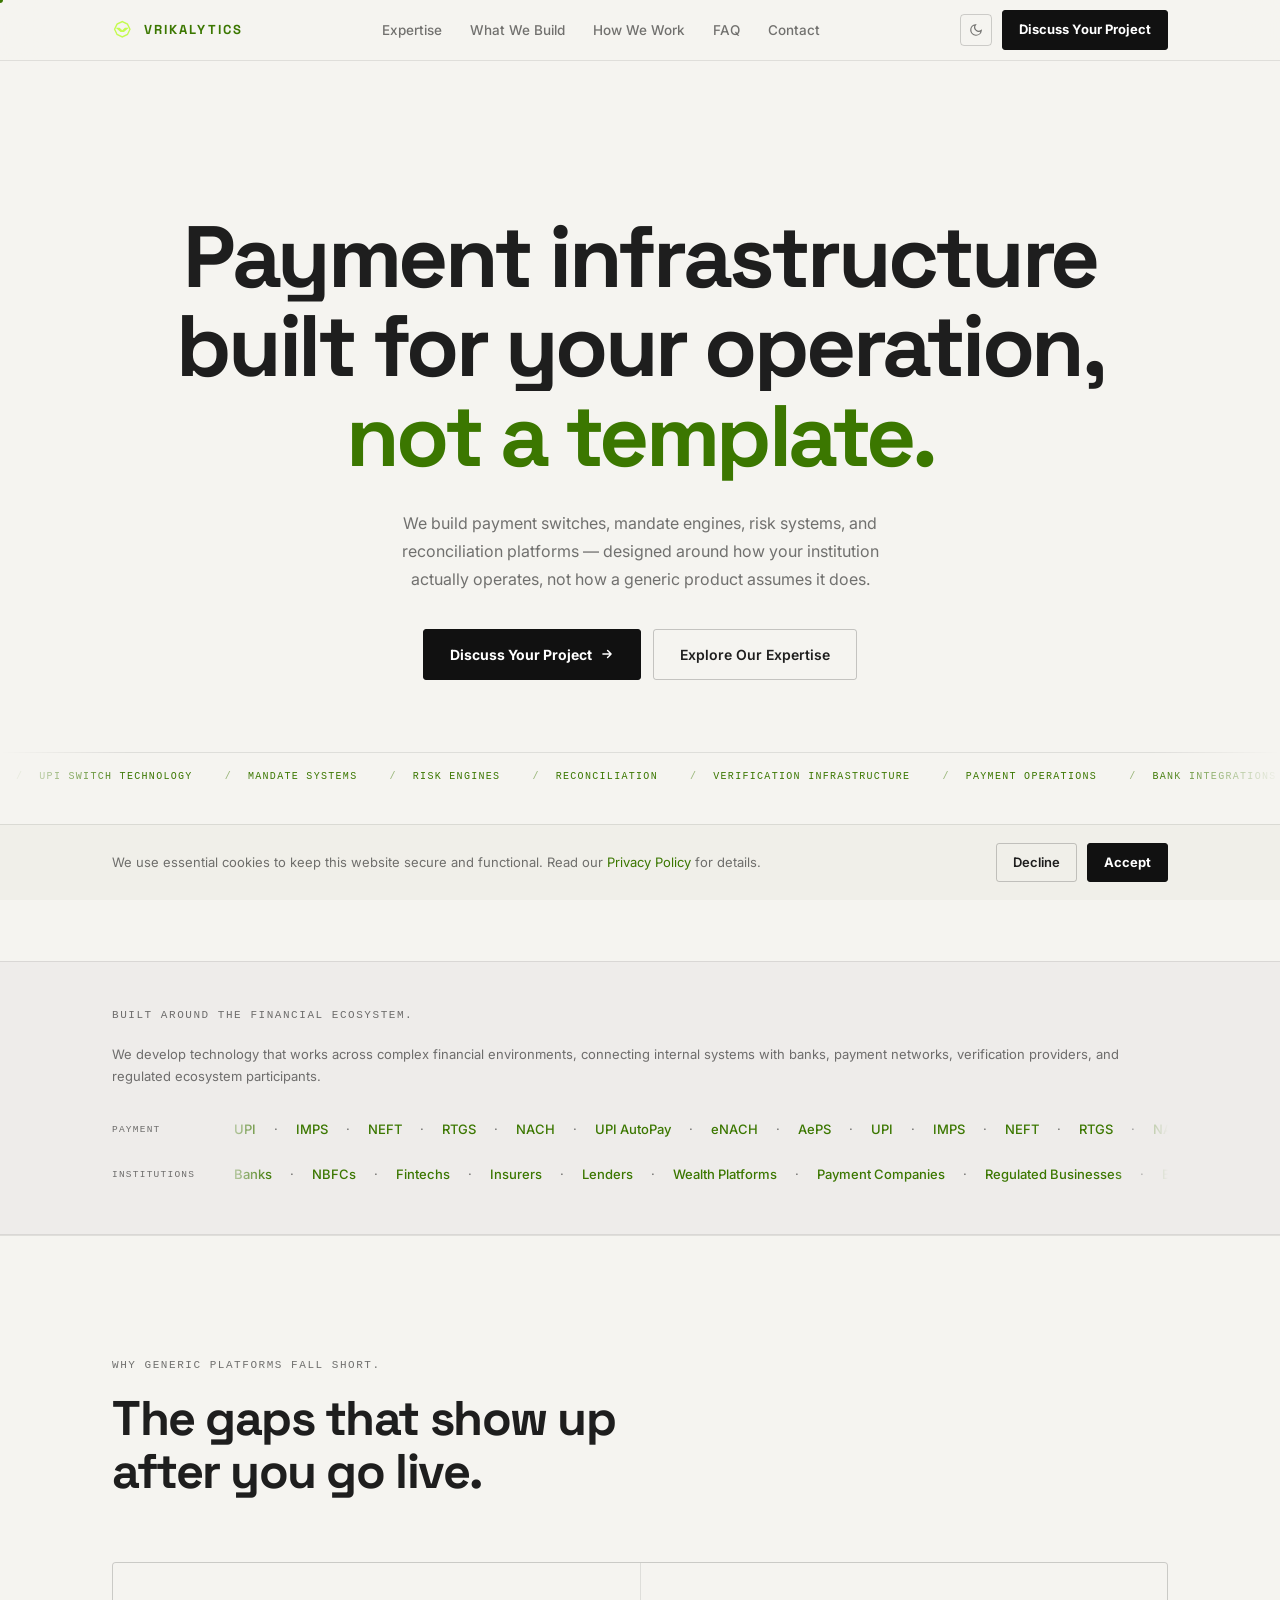
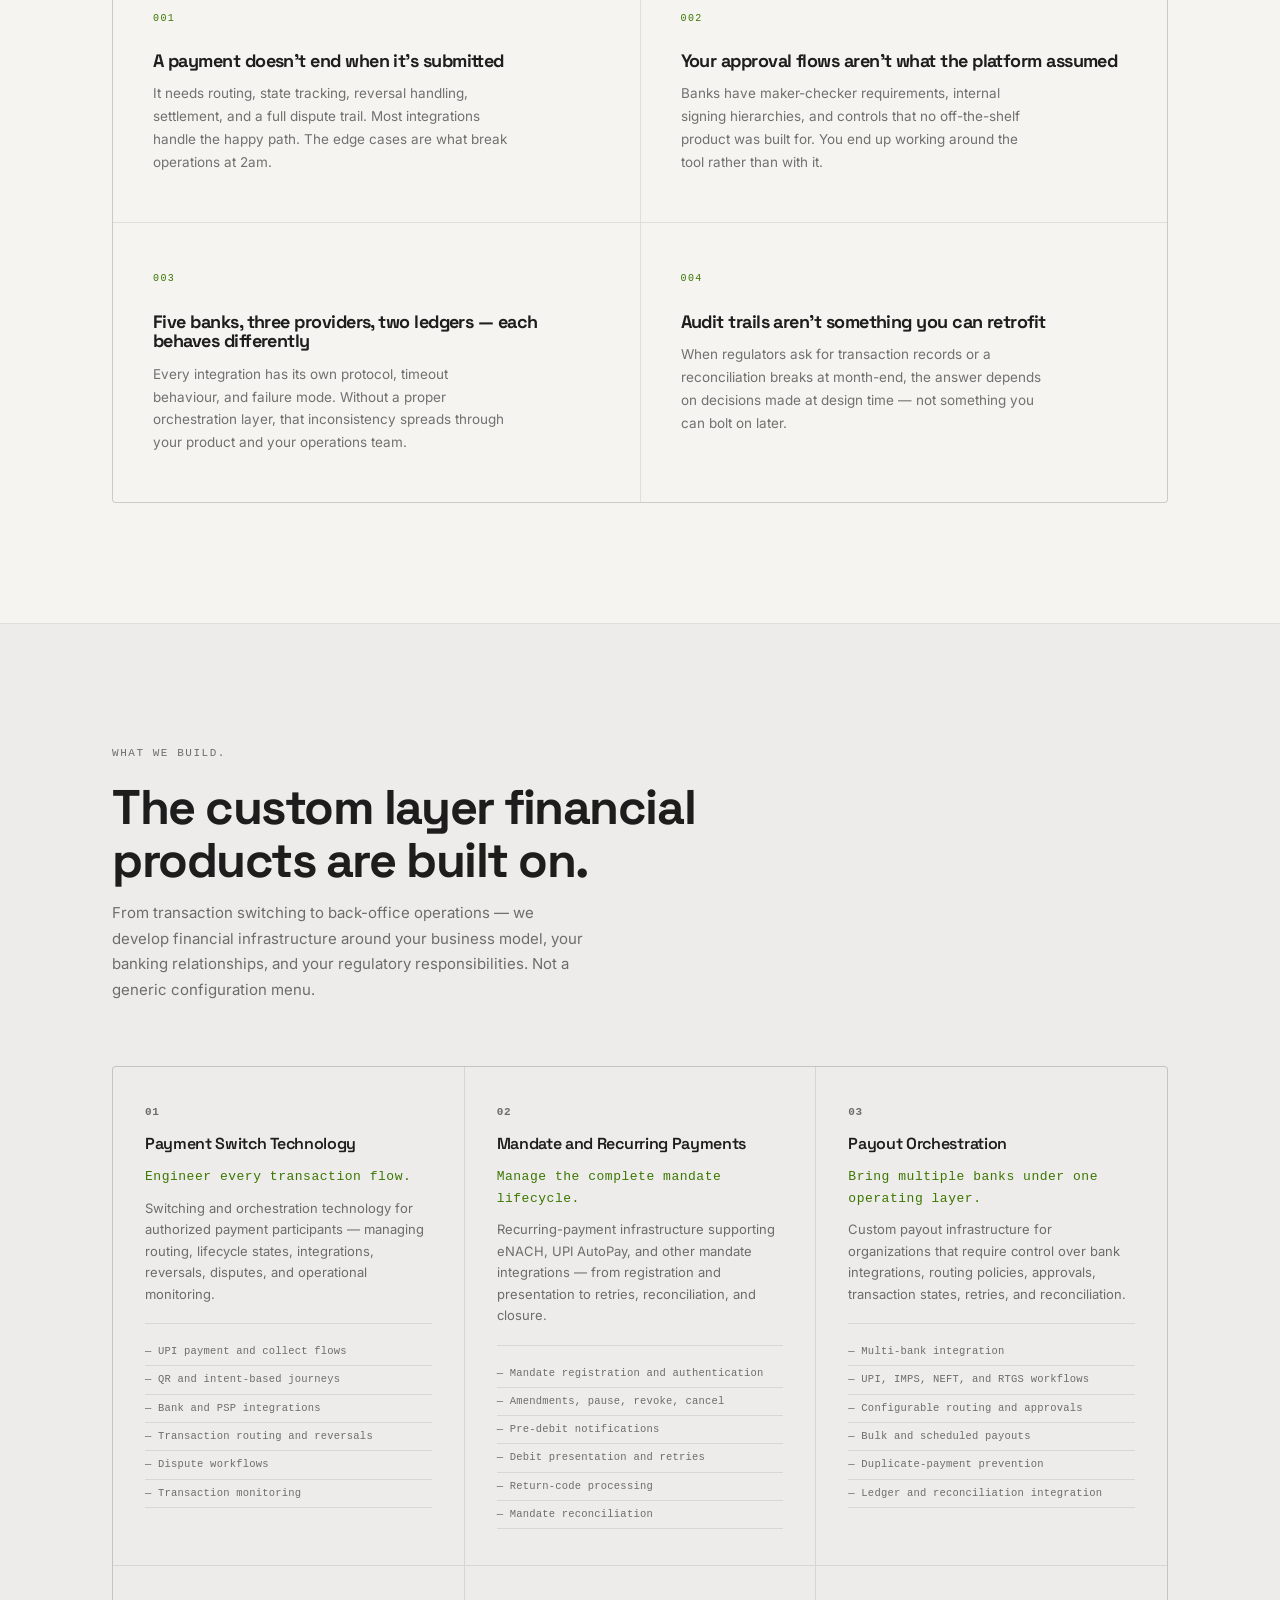
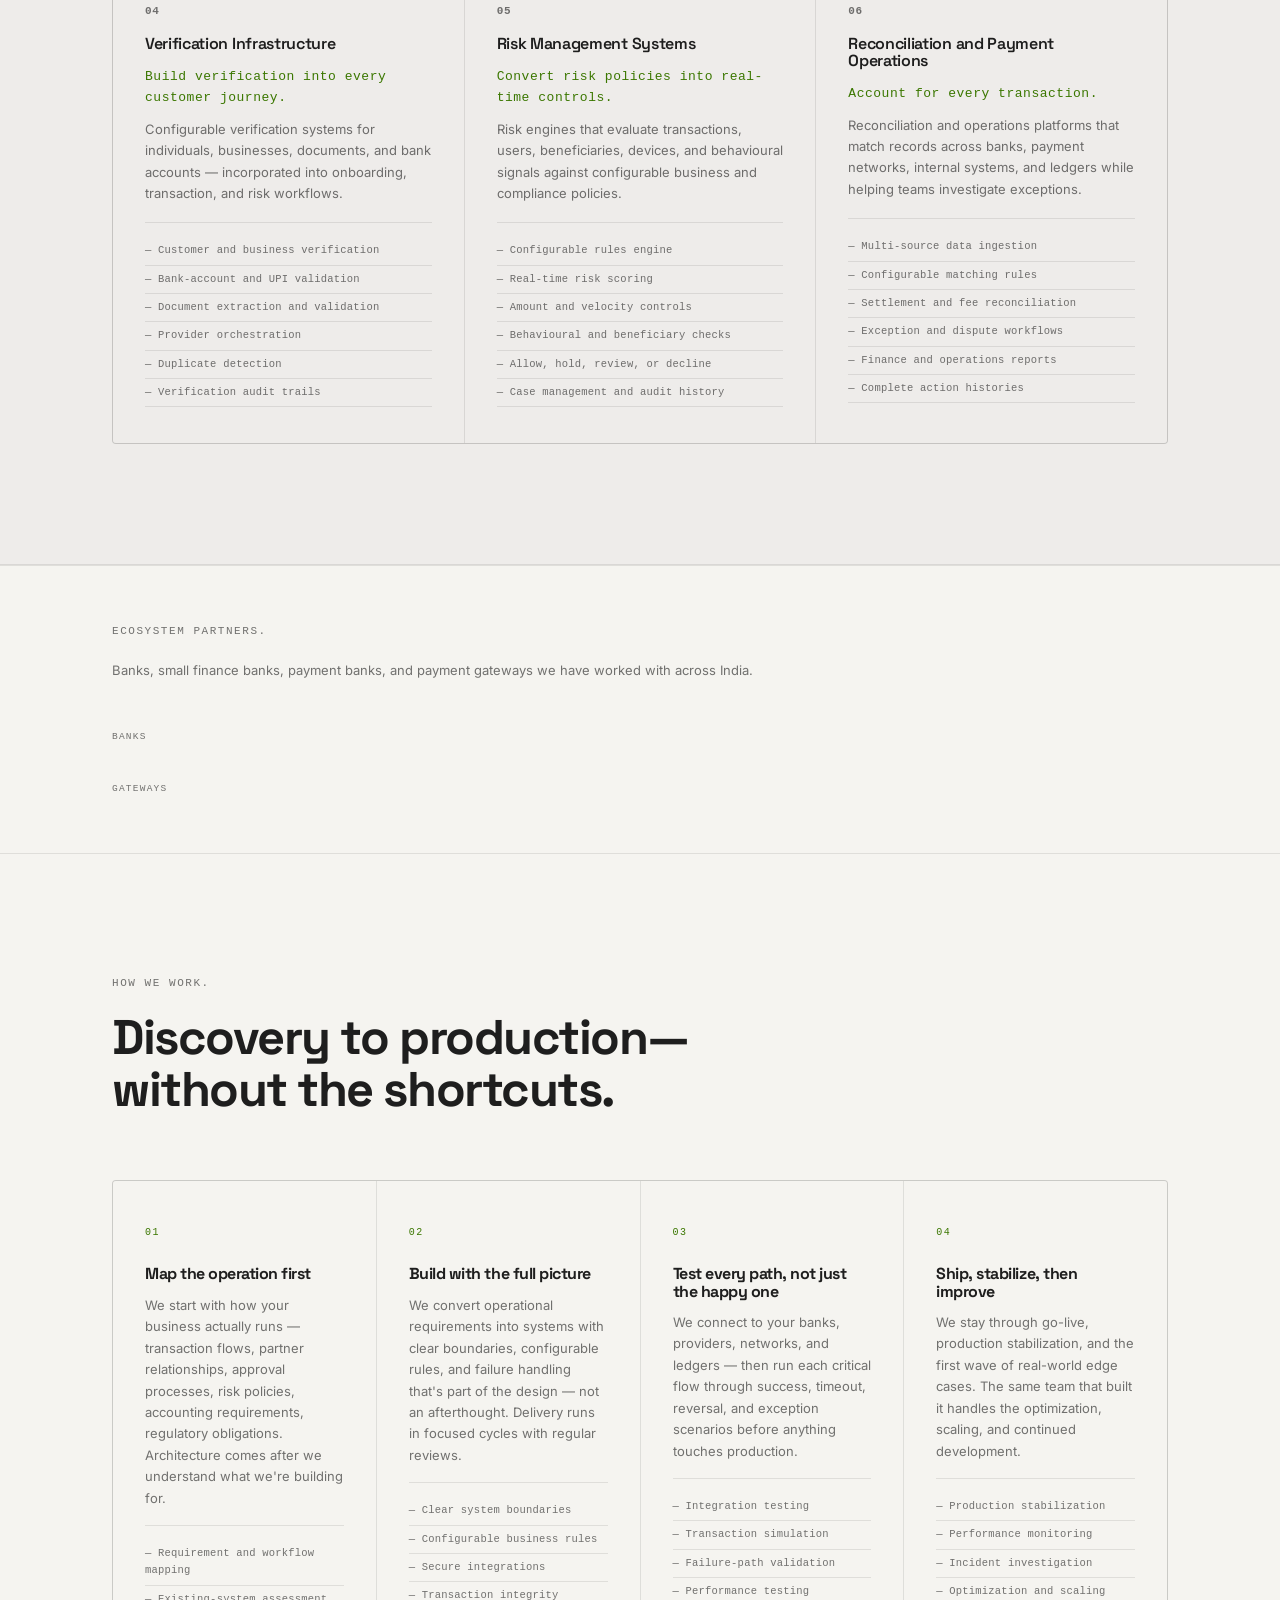
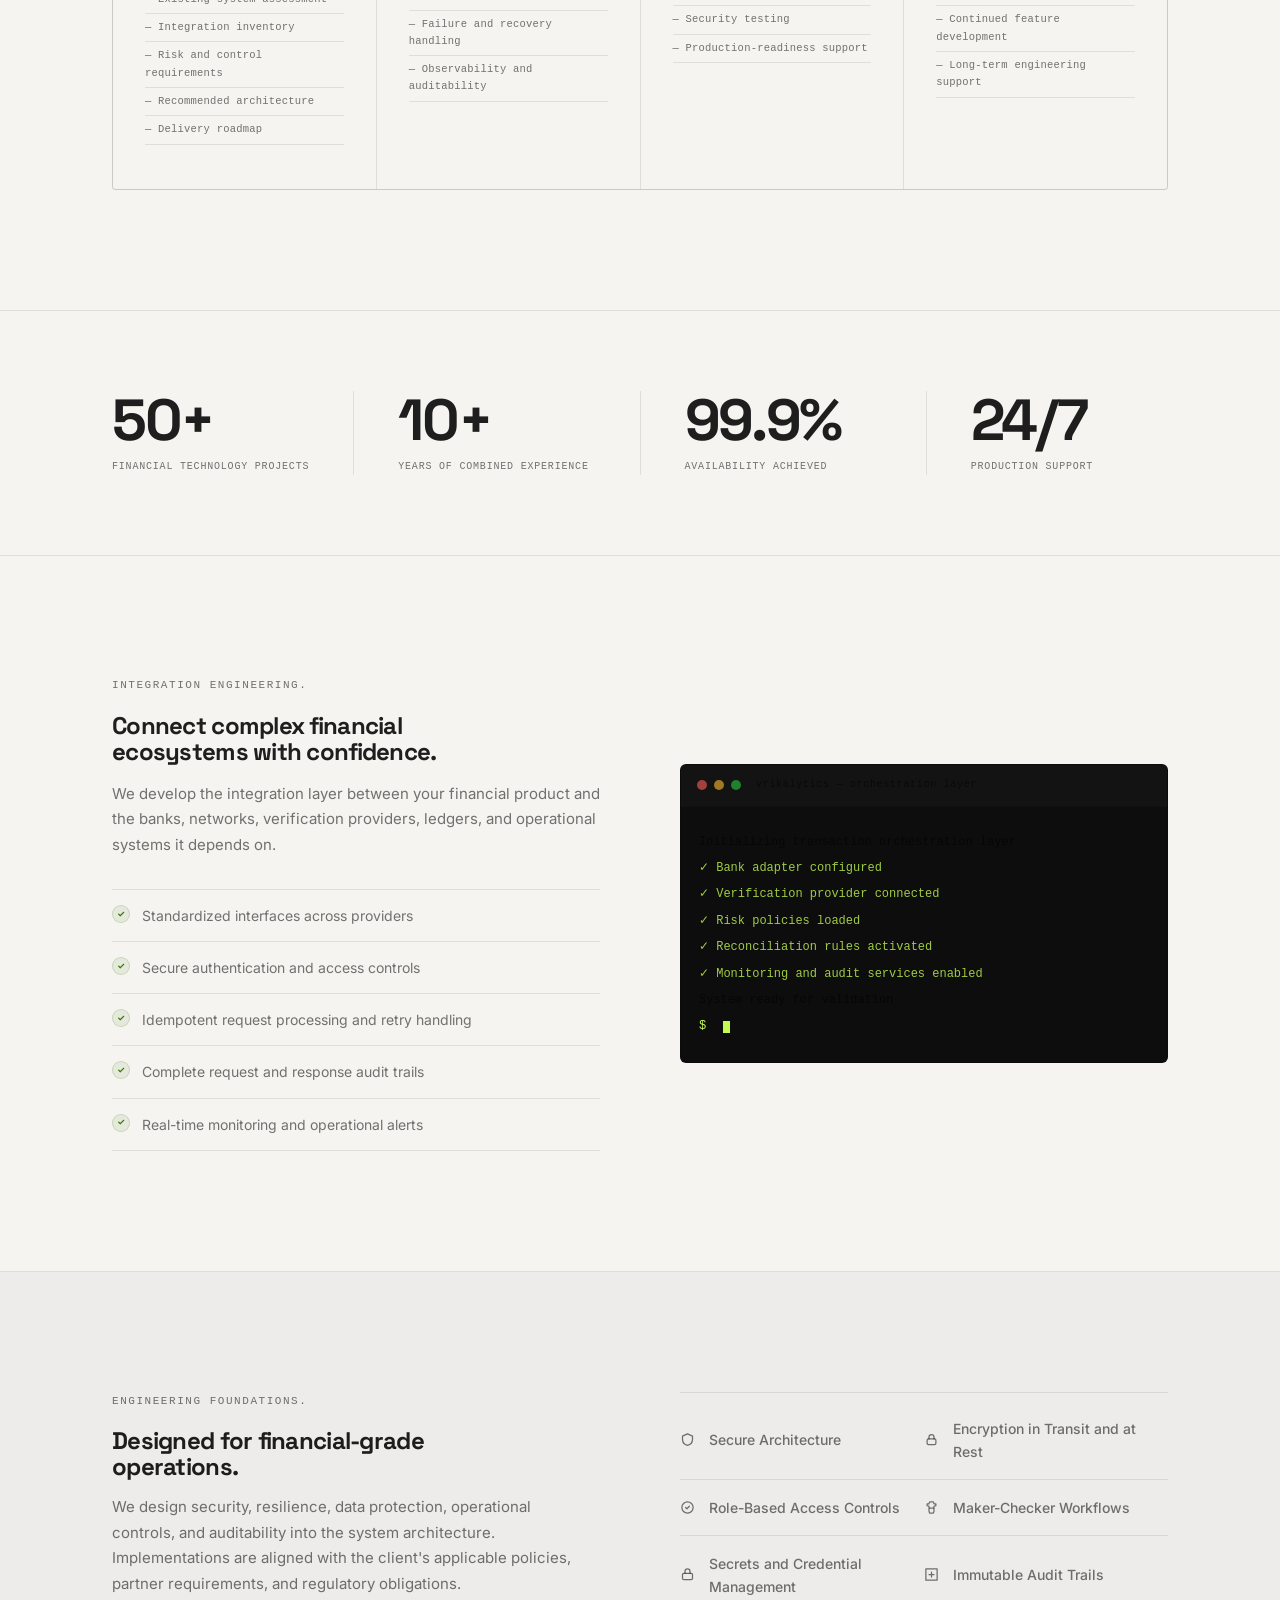
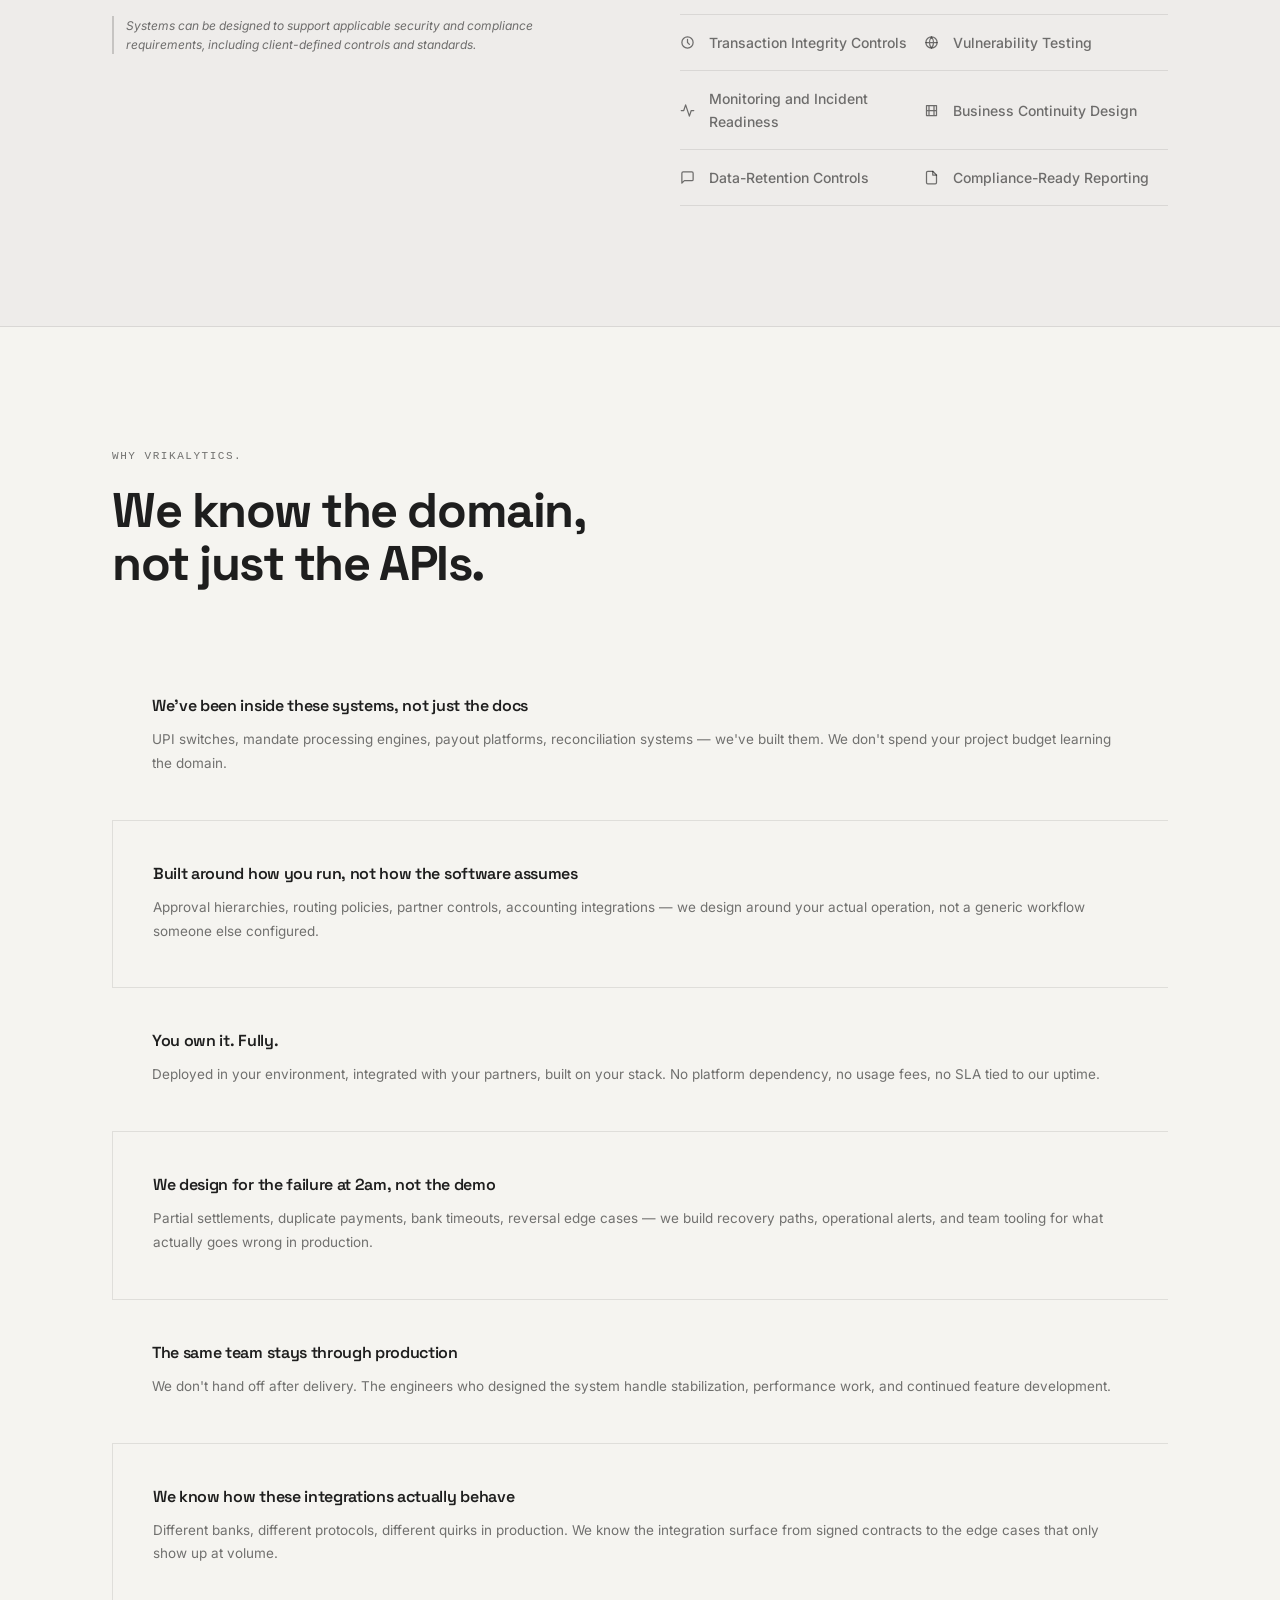
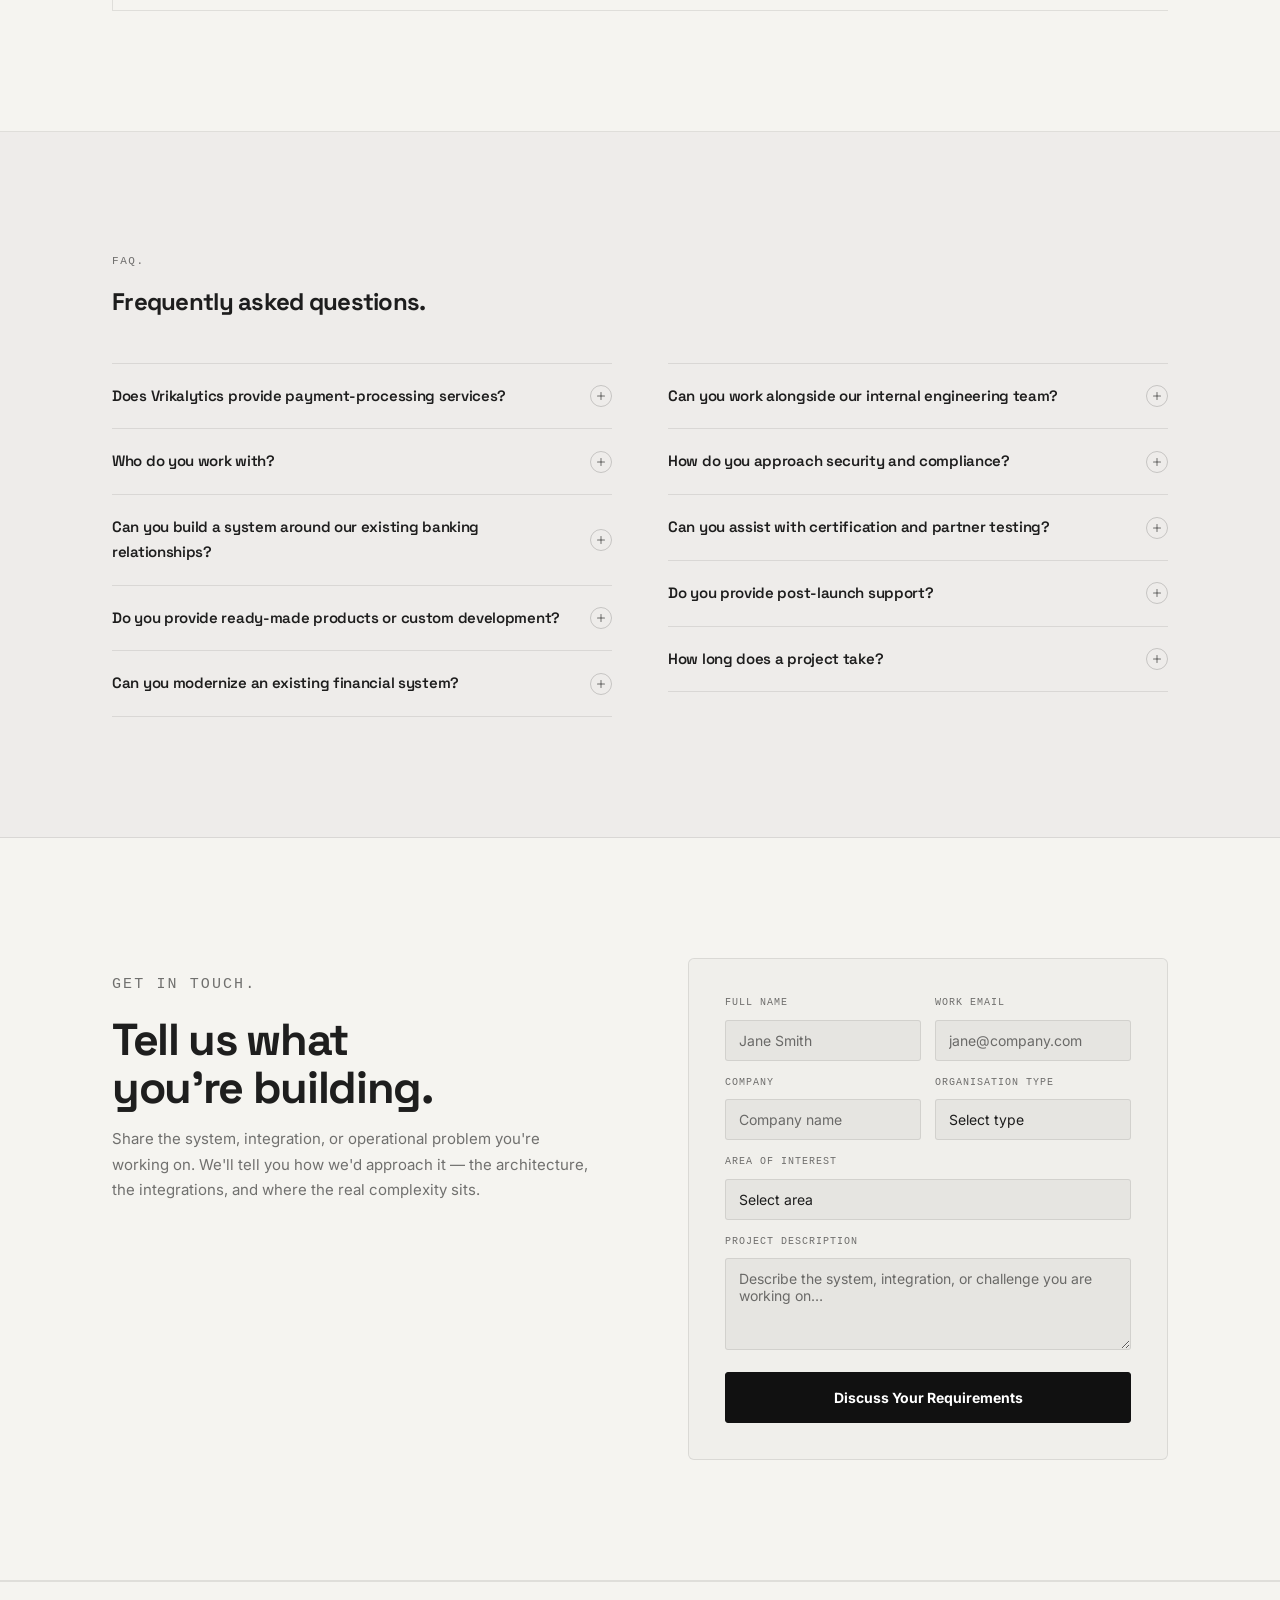
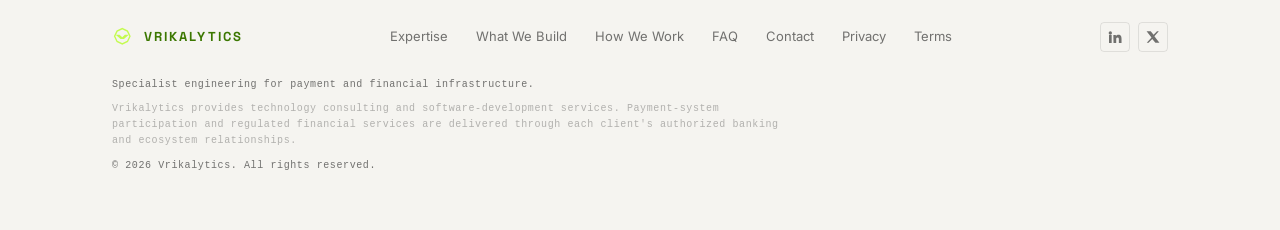
==== index.html @ 6868abcc "Trim meta title and description to within Google display limits Co-Authored-By: Claude Sonnet 4.6 <n" ====
<!DOCTYPE html>
<html lang="en" data-theme="light">
<head>
  <meta charset="UTF-8" />
  <meta name="viewport" content="width=device-width, initial-scale=1.0" />
  <title>Vrikalytics — Fintech & Payment Infrastructure Engineering</title>
  <meta name="description" content="We design and build payment, mandate, risk, reconciliation, and financial-ops systems for banks, fintechs, and NBFCs. Precision engineering for regulated businesses." />
  <link rel="canonical" href="https://vrikalytics.com/" />
  <!-- Google tag (gtag.js) -->
  <script async src="https://www.googletagmanager.com/gtag/js?id=G-BJCLNEE67N"></script>
  <script>
    window.dataLayer = window.dataLayer || [];
    function gtag(){dataLayer.push(arguments);}
    gtag('js', new Date());
    gtag('config', 'G-BJCLNEE67N');
  </script>
  <link rel="preconnect" href="https://fonts.googleapis.com">
  <link rel="preconnect" href="https://fonts.gstatic.com" crossorigin>
  <link href="https://fonts.googleapis.com/css2?family=Inter:wght@400;500;600&family=Space+Grotesk:wght@600;700&display=swap" rel="stylesheet">
  <link rel="icon" type="image/svg+xml" href="assets/favicon.svg" />
  <link rel="stylesheet" href="css/styles.css" />
  <script>(function(){var t=localStorage.getItem('vk-theme');if(t==='dark')document.documentElement.setAttribute('data-theme','dark');}());</script>
</head>
<body class="splash-active">

  <!-- Splash screen -->
  <div class="splash" id="splash" aria-hidden="true">
    <div class="splash__logo">
      <svg class="splash__mark" viewBox="10 10 12 12" fill="none" xmlns="http://www.w3.org/2000/svg">
        <path class="mark-diamond" d="M18.4404 12.7734L19.8037 15.6074L18.4404 18.4404L15.6074 19.8037L12.7734 18.4404L11.4102 15.6074L12.7734 12.7734L15.6074 11.4102L18.4404 12.7734Z" stroke="#C4FB50" stroke-width="0.74"/>
        <path class="mark-inner" d="M16.2533 17.0631L16.2513 17.0631L14.9591 17.0628C14.8815 17.0641 14.783 17.0732 14.7003 17.0622L14.6964 17.0622L14.6964 17.0612C14.6526 17.0533 14.6151 17.0396 14.5854 17.024L14.5183 16.9792L14.5163 16.9773L12.115 14.9167L11.9208 14.75L12.1767 14.7497L13.8498 14.7496C13.8695 14.7493 13.8909 14.7487 13.9123 14.7486C14.0213 14.7482 14.1573 14.7644 14.2636 14.8493L14.2695 14.8541L15.5926 16.0816L16.8744 14.8553L16.8782 14.8514C16.9759 14.768 17.1029 14.7493 17.2057 14.7493L17.2926 14.7498L18.9657 14.7498L19.2167 14.7496L19.028 14.9158L16.6913 16.9758L16.6904 16.9768C16.6531 17.0086 16.5896 17.0449 16.5013 17.0619L16.5003 17.062C16.4564 17.0701 16.4114 17.0687 16.3725 17.067C16.3306 17.0651 16.2941 17.0624 16.2533 17.0631Z" fill="#C4FB50"/>
      </svg>
      <span class="splash__wordmark">Vrikalytics</span>
    </div>
  </div>

  <!-- Scroll progress -->
  <div class="scroll-progress" id="scrollProgress" aria-hidden="true"></div>

  <!-- Navbar -->
  <header class="navbar" id="navbar">
    <div class="container navbar__inner">
      <a href="#home" class="navbar__logo">
        <svg class="navbar__mark" viewBox="10 10 12 12" fill="none" xmlns="http://www.w3.org/2000/svg" aria-hidden="true"><path d="M18.4404 12.7734L19.8037 15.6074L18.4404 18.4404L15.6074 19.8037L12.7734 18.4404L11.4102 15.6074L12.7734 12.7734L15.6074 11.4102L18.4404 12.7734Z" stroke="#C4FB50" stroke-width="0.74"/><path d="M16.2533 17.0631L16.2513 17.0631L14.9591 17.0628C14.8815 17.0641 14.783 17.0732 14.7003 17.0622L14.6964 17.0622L14.6964 17.0612C14.6526 17.0533 14.6151 17.0396 14.5854 17.024L14.5183 16.9792L14.5163 16.9773L12.115 14.9167L11.9208 14.75L12.1767 14.7497L13.8498 14.7496C13.8695 14.7493 13.8909 14.7487 13.9123 14.7486C14.0213 14.7482 14.1573 14.7644 14.2636 14.8493L14.2695 14.8541L15.5926 16.0816L16.8744 14.8553L16.8782 14.8514C16.9759 14.768 17.1029 14.7493 17.2057 14.7493L17.2926 14.7498L18.9657 14.7498L19.2167 14.7496L19.028 14.9158L16.6913 16.9758L16.6904 16.9768C16.6531 17.0086 16.5896 17.0449 16.5013 17.0619L16.5003 17.062C16.4564 17.0701 16.4114 17.0687 16.3725 17.067C16.3306 17.0651 16.2941 17.0624 16.2533 17.0631Z" fill="#C4FB50"/></svg>
        Vrikalytics
      </a>

      <nav class="navbar__nav" id="navMenu">
        <a href="#expertise">Expertise</a>
        <a href="#capabilities">What We Build</a>
        <a href="#approach">How We Work</a>
        <a href="#faq">FAQ</a>
        <a href="#contact">Contact</a>
      </nav>

      <div class="navbar__actions">
        <button class="theme-toggle" id="themeToggle" aria-label="Toggle light mode">
          <svg class="theme-toggle__sun" viewBox="0 0 24 24" fill="none" stroke="currentColor" stroke-width="2" stroke-linecap="round" aria-hidden="true"><circle cx="12" cy="12" r="5"/><line x1="12" y1="1" x2="12" y2="3"/><line x1="12" y1="21" x2="12" y2="23"/><line x1="4.22" y1="4.22" x2="5.64" y2="5.64"/><line x1="18.36" y1="18.36" x2="19.78" y2="19.78"/><line x1="1" y1="12" x2="3" y2="12"/><line x1="21" y1="12" x2="23" y2="12"/><line x1="4.22" y1="19.78" x2="5.64" y2="18.36"/><line x1="18.36" y1="5.64" x2="19.78" y2="4.22"/></svg>
          <svg class="theme-toggle__moon" viewBox="0 0 24 24" fill="none" stroke="currentColor" stroke-width="2" stroke-linecap="round" aria-hidden="true"><path d="M21 12.79A9 9 0 1 1 11.21 3 7 7 0 0 0 21 12.79z"/></svg>
        </button>
        <a href="#contact" class="btn btn--primary btn--sm">Discuss Your Project</a>
        <button class="navbar__toggle" id="navToggle" aria-label="Toggle menu" aria-expanded="false">
          <span></span><span></span><span></span>
        </button>
      </div>
    </div>
  </header>

  <main>

    <!-- Hero -->
    <section class="hero" id="home">
      <div class="container">

        <h1 class="hero__headline">
          Payment infrastructure<br>
          built for your operation,<br>
          <span class="text-lime">not a template.</span>
        </h1>

        <p class="hero__sub" data-reveal data-reveal-delay="1">
          We build payment switches, mandate engines, risk systems, and reconciliation platforms — designed around how your institution actually operates, not how a generic product assumes it does.
        </p>

        <div class="hero__actions" data-reveal data-reveal-delay="2">
          <a href="#contact" class="btn btn--primary btn--lg">
            Discuss Your Project
            <svg width="14" height="14" viewBox="0 0 24 24" fill="none" stroke="currentColor" stroke-width="2.5" stroke-linecap="round" stroke-linejoin="round"><path d="M5 12h14M13 6l6 6-6 6"/></svg>
          </a>
          <a href="#capabilities" class="btn btn--ghost btn--lg">Explore Our Expertise</a>
        </div>

      </div>

      <!-- Benefit strip -->
      <div class="hero__strip" aria-hidden="true">
        <div class="hero__strip-track">
          <span class="hero__strip-item">UPI Switch Technology</span>
          <span class="hero__strip-item">Mandate Systems</span>
          <span class="hero__strip-item">Risk Engines</span>
          <span class="hero__strip-item">Reconciliation</span>
          <span class="hero__strip-item">Verification Infrastructure</span>
          <span class="hero__strip-item">Payment Operations</span>
          <span class="hero__strip-item">Bank Integrations</span>
          <span class="hero__strip-item">Financial Ledgers</span>
          <span class="hero__strip-item">Payout Orchestration</span>
          <span class="hero__strip-item">Compliance Engineering</span>
          <span class="hero__strip-item">UPI Switch Technology</span>
          <span class="hero__strip-item">Mandate Systems</span>
          <span class="hero__strip-item">Risk Engines</span>
          <span class="hero__strip-item">Reconciliation</span>
          <span class="hero__strip-item">Verification Infrastructure</span>
          <span class="hero__strip-item">Payment Operations</span>
          <span class="hero__strip-item">Bank Integrations</span>
          <span class="hero__strip-item">Financial Ledgers</span>
          <span class="hero__strip-item">Payout Orchestration</span>
          <span class="hero__strip-item">Compliance Engineering</span>
        </div>
      </div>

      <div class="hero__scroll" aria-hidden="true">
        <span>scroll</span>
      </div>
    </section>

    <!-- Ecosystem Expertise -->
    <section class="trust section--dim" id="expertise">
      <div class="container">
        <div class="trust__header" data-reveal>
          <p class="section-label">Built around the financial ecosystem.</p>
          <p class="trust__desc">We develop technology that works across complex financial environments, connecting internal systems with banks, payment networks, verification providers, and regulated ecosystem participants.</p>
        </div>
        <div class="trust__row">
          <p class="trust__label">Payment</p>
          <div class="trust__marquee">
            <div class="trust__track">
              <span>UPI</span><span class="trust__sep">·</span>
              <span>IMPS</span><span class="trust__sep">·</span>
              <span>NEFT</span><span class="trust__sep">·</span>
              <span>RTGS</span><span class="trust__sep">·</span>
              <span>NACH</span><span class="trust__sep">·</span>
              <span>UPI AutoPay</span><span class="trust__sep">·</span>
              <span>eNACH</span><span class="trust__sep">·</span>
              <span>AePS</span><span class="trust__sep">·</span>
              <span aria-hidden="true">UPI</span><span class="trust__sep" aria-hidden="true">·</span>
              <span aria-hidden="true">IMPS</span><span class="trust__sep" aria-hidden="true">·</span>
              <span aria-hidden="true">NEFT</span><span class="trust__sep" aria-hidden="true">·</span>
              <span aria-hidden="true">RTGS</span><span class="trust__sep" aria-hidden="true">·</span>
              <span aria-hidden="true">NACH</span><span class="trust__sep" aria-hidden="true">·</span>
              <span aria-hidden="true">UPI AutoPay</span><span class="trust__sep" aria-hidden="true">·</span>
              <span aria-hidden="true">eNACH</span><span class="trust__sep" aria-hidden="true">·</span>
              <span aria-hidden="true">AePS</span><span class="trust__sep" aria-hidden="true">·</span>
            </div>
          </div>
        </div>
        <div class="trust__row">
          <p class="trust__label">Institutions</p>
          <div class="trust__marquee">
            <div class="trust__track trust__track--reverse">
              <span>Banks</span><span class="trust__sep">·</span>
              <span>NBFCs</span><span class="trust__sep">·</span>
              <span>Fintechs</span><span class="trust__sep">·</span>
              <span>Insurers</span><span class="trust__sep">·</span>
              <span>Lenders</span><span class="trust__sep">·</span>
              <span>Wealth Platforms</span><span class="trust__sep">·</span>
              <span>Payment Companies</span><span class="trust__sep">·</span>
              <span>Regulated Businesses</span><span class="trust__sep">·</span>
              <span aria-hidden="true">Banks</span><span class="trust__sep" aria-hidden="true">·</span>
              <span aria-hidden="true">NBFCs</span><span class="trust__sep" aria-hidden="true">·</span>
              <span aria-hidden="true">Fintechs</span><span class="trust__sep" aria-hidden="true">·</span>
              <span aria-hidden="true">Insurers</span><span class="trust__sep" aria-hidden="true">·</span>
              <span aria-hidden="true">Lenders</span><span class="trust__sep" aria-hidden="true">·</span>
              <span aria-hidden="true">Wealth Platforms</span><span class="trust__sep" aria-hidden="true">·</span>
              <span aria-hidden="true">Payment Companies</span><span class="trust__sep" aria-hidden="true">·</span>
              <span aria-hidden="true">Regulated Businesses</span><span class="trust__sep" aria-hidden="true">·</span>
            </div>
          </div>
        </div>
      </div>
    </section>

    <!-- The Problem -->
    <section class="problem" id="solutions">
      <div class="container">
        <header class="section-header" data-reveal>
          <p class="section-label">Why generic platforms fall short.</p>
          <h2>The gaps that show up<br>after you go live.</h2>
        </header>
        <div class="problem__grid hairline-grid">
          <div class="problem-card grid-cell" data-reveal data-reveal-delay="0">
            <span class="problem-card__num">001</span>
            <h3>A payment doesn't end when it's submitted</h3>
            <p>It needs routing, state tracking, reversal handling, settlement, and a full dispute trail. Most integrations handle the happy path. The edge cases are what break operations at 2am.</p>
          </div>
          <div class="problem-card grid-cell" data-reveal data-reveal-delay="1">
            <span class="problem-card__num">002</span>
            <h3>Your approval flows aren't what the platform assumed</h3>
            <p>Banks have maker-checker requirements, internal signing hierarchies, and controls that no off-the-shelf product was built for. You end up working around the tool rather than with it.</p>
          </div>
          <div class="problem-card grid-cell" data-reveal data-reveal-delay="2">
            <span class="problem-card__num">003</span>
            <h3>Five banks, three providers, two ledgers — each behaves differently</h3>
            <p>Every integration has its own protocol, timeout behaviour, and failure mode. Without a proper orchestration layer, that inconsistency spreads through your product and your operations team.</p>
          </div>
          <div class="problem-card grid-cell" data-reveal data-reveal-delay="3">
            <span class="problem-card__num">004</span>
            <h3>Audit trails aren't something you can retrofit</h3>
            <p>When regulators ask for transaction records or a reconciliation breaks at month-end, the answer depends on decisions made at design time — not something you can bolt on later.</p>
          </div>
        </div>
      </div>
    </section>

    <!-- What we build (6-card capabilities) -->
    <section class="capabilities section--dim" id="capabilities">
      <div class="container">
        <header class="section-header" data-reveal>
          <p class="section-label">What we build.</p>
          <h2>The custom layer financial<br>products are built on.</h2>
          <p class="section-header__sub">From transaction switching to back-office operations — we develop financial infrastructure around your business model, your banking relationships, and your regulatory responsibilities. Not a generic configuration menu.</p>
        </header>
        <div class="cap-grid hairline-grid">
          <div class="cap-card grid-cell" data-reveal data-reveal-delay="0">
            <span class="cap-num">01</span>
            <h3>Payment Switch Technology</h3>
            <p class="cap-card__label">Engineer every transaction flow.</p>
            <p>Switching and orchestration technology for authorized payment participants — managing routing, lifecycle states, integrations, reversals, disputes, and operational monitoring.</p>
            <ul class="cap-card__list">
              <li>UPI payment and collect flows</li>
              <li>QR and intent-based journeys</li>
              <li>Bank and PSP integrations</li>
              <li>Transaction routing and reversals</li>
              <li>Dispute workflows</li>
              <li>Transaction monitoring</li>
            </ul>
          </div>
          <div class="cap-card grid-cell" data-reveal data-reveal-delay="1">
            <span class="cap-num">02</span>
            <h3>Mandate and Recurring Payments</h3>
            <p class="cap-card__label">Manage the complete mandate lifecycle.</p>
            <p>Recurring-payment infrastructure supporting eNACH, UPI AutoPay, and other mandate integrations — from registration and presentation to retries, reconciliation, and closure.</p>
            <ul class="cap-card__list">
              <li>Mandate registration and authentication</li>
              <li>Amendments, pause, revoke, cancel</li>
              <li>Pre-debit notifications</li>
              <li>Debit presentation and retries</li>
              <li>Return-code processing</li>
              <li>Mandate reconciliation</li>
            </ul>
          </div>
          <div class="cap-card grid-cell" data-reveal data-reveal-delay="2">
            <span class="cap-num">03</span>
            <h3>Payout Orchestration</h3>
            <p class="cap-card__label">Bring multiple banks under one operating layer.</p>
            <p>Custom payout infrastructure for organizations that require control over bank integrations, routing policies, approvals, transaction states, retries, and reconciliation.</p>
            <ul class="cap-card__list">
              <li>Multi-bank integration</li>
              <li>UPI, IMPS, NEFT, and RTGS workflows</li>
              <li>Configurable routing and approvals</li>
              <li>Bulk and scheduled payouts</li>
              <li>Duplicate-payment prevention</li>
              <li>Ledger and reconciliation integration</li>
            </ul>
          </div>
          <div class="cap-card grid-cell" data-reveal data-reveal-delay="3">
            <span class="cap-num">04</span>
            <h3>Verification Infrastructure</h3>
            <p class="cap-card__label">Build verification into every customer journey.</p>
            <p>Configurable verification systems for individuals, businesses, documents, and bank accounts — incorporated into onboarding, transaction, and risk workflows.</p>
            <ul class="cap-card__list">
              <li>Customer and business verification</li>
              <li>Bank-account and UPI validation</li>
              <li>Document extraction and validation</li>
              <li>Provider orchestration</li>
              <li>Duplicate detection</li>
              <li>Verification audit trails</li>
            </ul>
          </div>
          <div class="cap-card grid-cell" data-reveal data-reveal-delay="4">
            <span class="cap-num">05</span>
            <h3>Risk Management Systems</h3>
            <p class="cap-card__label">Convert risk policies into real-time controls.</p>
            <p>Risk engines that evaluate transactions, users, beneficiaries, devices, and behavioural signals against configurable business and compliance policies.</p>
            <ul class="cap-card__list">
              <li>Configurable rules engine</li>
              <li>Real-time risk scoring</li>
              <li>Amount and velocity controls</li>
              <li>Behavioural and beneficiary checks</li>
              <li>Allow, hold, review, or decline</li>
              <li>Case management and audit history</li>
            </ul>
          </div>
          <div class="cap-card grid-cell" data-reveal data-reveal-delay="5">
            <span class="cap-num">06</span>
            <h3>Reconciliation and Payment Operations</h3>
            <p class="cap-card__label">Account for every transaction.</p>
            <p>Reconciliation and operations platforms that match records across banks, payment networks, internal systems, and ledgers while helping teams investigate exceptions.</p>
            <ul class="cap-card__list">
              <li>Multi-source data ingestion</li>
              <li>Configurable matching rules</li>
              <li>Settlement and fee reconciliation</li>
              <li>Exception and dispute workflows</li>
              <li>Finance and operations reports</li>
              <li>Complete action histories</li>
            </ul>
          </div>
        </div>
      </div>
    </section>

    <!-- Partners / Institutions -->
    <section class="logos" id="partners">
      <div class="container">
        <div class="logos__header" data-reveal>
          <p class="section-label">Ecosystem partners.</p>
          <p class="logos__desc">Banks, small finance banks, payment banks, and payment gateways we have worked with across India.</p>
        </div>
        <div class="logos__row">
          <p class="logos__label">Banks</p>
          <div class="logos__marquee">
            <div class="logos__track">
              <span class="logos__item"><img src="https://img.logo.dev/aubank.in?token=pk_Yamb2qhsThWyRYGCqxMyoA" alt="AU Small Finance Bank" width="28" height="28" loading="lazy" onerror="this.style.display='none'"></span>
              <span class="logos__item"><img src="https://img.logo.dev/idfcfirstbank.com?token=pk_Yamb2qhsThWyRYGCqxMyoA" alt="IDFC FIRST Bank" width="28" height="28" loading="lazy" onerror="this.style.display='none'"></span>
              <span class="logos__item"><img src="https://img.logo.dev/ujjivansfb.in?token=pk_Yamb2qhsThWyRYGCqxMyoA" alt="Ujjivan Small Finance Bank" width="28" height="28" loading="lazy" onerror="this.style.display='none'"></span>
              <span class="logos__item"><img src="https://img.logo.dev/equitasbank.com?token=pk_Yamb2qhsThWyRYGCqxMyoA" alt="Equitas Small Finance Bank" width="28" height="28" loading="lazy" onerror="this.style.display='none'"></span>
              <span class="logos__item"><img src="https://img.logo.dev/airtelpaymentsbank.com?token=pk_Yamb2qhsThWyRYGCqxMyoA" alt="Airtel Payments Bank" width="28" height="28" loading="lazy" onerror="this.style.display='none'"></span>
              <span class="logos__item"><img src="https://img.logo.dev/yesbank.in?token=pk_Yamb2qhsThWyRYGCqxMyoA" alt="Yes Bank" width="28" height="28" loading="lazy" onerror="this.style.display='none'"></span>
              <span class="logos__item"><img src="https://img.logo.dev/canarabank.com?token=pk_Yamb2qhsThWyRYGCqxMyoA" alt="Canara Bank" width="28" height="28" loading="lazy" onerror="this.style.display='none'"></span>
              <span class="logos__item"><img src="https://img.logo.dev/kvb.co.in?token=pk_Yamb2qhsThWyRYGCqxMyoA" alt="Karur Vysya Bank" width="28" height="28" loading="lazy" onerror="this.style.display='none'"></span>
              <span class="logos__item"><img src="https://img.logo.dev/cityunionbank.com?token=pk_Yamb2qhsThWyRYGCqxMyoA" alt="City Union Bank" width="28" height="28" loading="lazy" onerror="this.style.display='none'"></span>
              <span class="logos__item"><img src="https://img.logo.dev/axisbank.com?token=pk_Yamb2qhsThWyRYGCqxMyoA" alt="Axis Bank" width="28" height="28" loading="lazy" onerror="this.style.display='none'"></span>
              <span class="logos__item"><img src="https://img.logo.dev/southindianbank.com?token=pk_Yamb2qhsThWyRYGCqxMyoA" alt="South Indian Bank" width="28" height="28" loading="lazy" onerror="this.style.display='none'"></span>
              <span class="logos__item"><img src="https://img.logo.dev/csb.co.in?token=pk_Yamb2qhsThWyRYGCqxMyoA" alt="CSB Bank" width="28" height="28" loading="lazy" onerror="this.style.display='none'"></span>
              <span class="logos__item"><img src="https://img.logo.dev/janabank.com?token=pk_Yamb2qhsThWyRYGCqxMyoA" alt="Jana Small Finance Bank" width="28" height="28" loading="lazy" onerror="this.style.display='none'"></span>
              <span class="logos__item"><img src="https://img.logo.dev/unitybank.co.in?token=pk_Yamb2qhsThWyRYGCqxMyoA" alt="Unity Small Finance Bank" width="28" height="28" loading="lazy" onerror="this.style.display='none'"></span>
              <span class="logos__item"><img src="https://img.logo.dev/rblbank.com?token=pk_Yamb2qhsThWyRYGCqxMyoA" alt="RBL Bank" width="28" height="28" loading="lazy" onerror="this.style.display='none'"></span>
              <span class="logos__item" aria-hidden="true"><img src="https://img.logo.dev/aubank.in?token=pk_Yamb2qhsThWyRYGCqxMyoA" alt="" width="28" height="28" loading="lazy" onerror="this.style.display='none'"></span>
              <span class="logos__item" aria-hidden="true"><img src="https://img.logo.dev/idfcfirstbank.com?token=pk_Yamb2qhsThWyRYGCqxMyoA" alt="" width="28" height="28" loading="lazy" onerror="this.style.display='none'"></span>
              <span class="logos__item" aria-hidden="true"><img src="https://img.logo.dev/ujjivansfb.in?token=pk_Yamb2qhsThWyRYGCqxMyoA" alt="" width="28" height="28" loading="lazy" onerror="this.style.display='none'"></span>
              <span class="logos__item" aria-hidden="true"><img src="https://img.logo.dev/equitasbank.com?token=pk_Yamb2qhsThWyRYGCqxMyoA" alt="" width="28" height="28" loading="lazy" onerror="this.style.display='none'"></span>
              <span class="logos__item" aria-hidden="true"><img src="https://img.logo.dev/airtelpaymentsbank.com?token=pk_Yamb2qhsThWyRYGCqxMyoA" alt="" width="28" height="28" loading="lazy" onerror="this.style.display='none'"></span>
              <span class="logos__item" aria-hidden="true"><img src="https://img.logo.dev/yesbank.in?token=pk_Yamb2qhsThWyRYGCqxMyoA" alt="" width="28" height="28" loading="lazy" onerror="this.style.display='none'"></span>
              <span class="logos__item" aria-hidden="true"><img src="https://img.logo.dev/canarabank.com?token=pk_Yamb2qhsThWyRYGCqxMyoA" alt="" width="28" height="28" loading="lazy" onerror="this.style.display='none'"></span>
              <span class="logos__item" aria-hidden="true"><img src="https://img.logo.dev/kvb.co.in?token=pk_Yamb2qhsThWyRYGCqxMyoA" alt="" width="28" height="28" loading="lazy" onerror="this.style.display='none'"></span>
              <span class="logos__item" aria-hidden="true"><img src="https://img.logo.dev/cityunionbank.com?token=pk_Yamb2qhsThWyRYGCqxMyoA" alt="" width="28" height="28" loading="lazy" onerror="this.style.display='none'"></span>
              <span class="logos__item" aria-hidden="true"><img src="https://img.logo.dev/axisbank.com?token=pk_Yamb2qhsThWyRYGCqxMyoA" alt="" width="28" height="28" loading="lazy" onerror="this.style.display='none'"></span>
              <span class="logos__item" aria-hidden="true"><img src="https://img.logo.dev/southindianbank.com?token=pk_Yamb2qhsThWyRYGCqxMyoA" alt="" width="28" height="28" loading="lazy" onerror="this.style.display='none'"></span>
              <span class="logos__item" aria-hidden="true"><img src="https://img.logo.dev/csb.co.in?token=pk_Yamb2qhsThWyRYGCqxMyoA" alt="" width="28" height="28" loading="lazy" onerror="this.style.display='none'"></span>
              <span class="logos__item" aria-hidden="true"><img src="https://img.logo.dev/janabank.com?token=pk_Yamb2qhsThWyRYGCqxMyoA" alt="" width="28" height="28" loading="lazy" onerror="this.style.display='none'"></span>
              <span class="logos__item" aria-hidden="true"><img src="https://img.logo.dev/unitybank.co.in?token=pk_Yamb2qhsThWyRYGCqxMyoA" alt="" width="28" height="28" loading="lazy" onerror="this.style.display='none'"></span>
              <span class="logos__item" aria-hidden="true"><img src="https://img.logo.dev/rblbank.com?token=pk_Yamb2qhsThWyRYGCqxMyoA" alt="" width="28" height="28" loading="lazy" onerror="this.style.display='none'"></span>
            </div>
          </div>
        </div>
        <div class="logos__row">
          <p class="logos__label">Gateways</p>
          <div class="logos__marquee">
            <div class="logos__track logos__track--reverse">
              <span class="logos__item"><img src="https://img.logo.dev/razorpay.com?token=pk_Yamb2qhsThWyRYGCqxMyoA" alt="Razorpay" width="28" height="28" loading="lazy" onerror="this.style.display='none'"></span>
              <span class="logos__item"><img src="https://img.logo.dev/payu.in?token=pk_Yamb2qhsThWyRYGCqxMyoA" alt="PayU" width="28" height="28" loading="lazy" onerror="this.style.display='none'"></span>
              <span class="logos__item"><img src="https://img.logo.dev/cashfree.com?token=pk_Yamb2qhsThWyRYGCqxMyoA" alt="Cashfree Payments" width="28" height="28" loading="lazy" onerror="this.style.display='none'"></span>
              <span class="logos__item"><img src="https://img.logo.dev/easebuzz.in?token=pk_Yamb2qhsThWyRYGCqxMyoA" alt="Easebuzz" width="28" height="28" loading="lazy" onerror="this.style.display='none'"></span>
              <span class="logos__item"><img src="https://img.logo.dev/ccavenue.com?token=pk_Yamb2qhsThWyRYGCqxMyoA" alt="CCAvenue" width="28" height="28" loading="lazy" onerror="this.style.display='none'"></span>
              <span class="logos__item"><img src="https://img.logo.dev/gokwik.co?token=pk_Yamb2qhsThWyRYGCqxMyoA" alt="GoKwik" width="28" height="28" loading="lazy" onerror="this.style.display='none'"></span>
              <span class="logos__item"><img src="https://img.logo.dev/phonepe.com?token=pk_Yamb2qhsThWyRYGCqxMyoA" alt="PhonePe" width="28" height="28" loading="lazy" onerror="this.style.display='none'"></span>
              <span class="logos__item"><img src="https://img.logo.dev/sabpaisa.in?token=pk_Yamb2qhsThWyRYGCqxMyoA" alt="SabPaisa" width="28" height="28" loading="lazy" onerror="this.style.display='none'"></span>
              <span class="logos__item" aria-hidden="true"><img src="https://img.logo.dev/razorpay.com?token=pk_Yamb2qhsThWyRYGCqxMyoA" alt="" width="28" height="28" loading="lazy" onerror="this.style.display='none'"></span>
              <span class="logos__item" aria-hidden="true"><img src="https://img.logo.dev/payu.in?token=pk_Yamb2qhsThWyRYGCqxMyoA" alt="" width="28" height="28" loading="lazy" onerror="this.style.display='none'"></span>
              <span class="logos__item" aria-hidden="true"><img src="https://img.logo.dev/cashfree.com?token=pk_Yamb2qhsThWyRYGCqxMyoA" alt="" width="28" height="28" loading="lazy" onerror="this.style.display='none'"></span>
              <span class="logos__item" aria-hidden="true"><img src="https://img.logo.dev/easebuzz.in?token=pk_Yamb2qhsThWyRYGCqxMyoA" alt="" width="28" height="28" loading="lazy" onerror="this.style.display='none'"></span>
              <span class="logos__item" aria-hidden="true"><img src="https://img.logo.dev/ccavenue.com?token=pk_Yamb2qhsThWyRYGCqxMyoA" alt="" width="28" height="28" loading="lazy" onerror="this.style.display='none'"></span>
              <span class="logos__item" aria-hidden="true"><img src="https://img.logo.dev/gokwik.co?token=pk_Yamb2qhsThWyRYGCqxMyoA" alt="" width="28" height="28" loading="lazy" onerror="this.style.display='none'"></span>
              <span class="logos__item" aria-hidden="true"><img src="https://img.logo.dev/phonepe.com?token=pk_Yamb2qhsThWyRYGCqxMyoA" alt="" width="28" height="28" loading="lazy" onerror="this.style.display='none'"></span>
              <span class="logos__item" aria-hidden="true"><img src="https://img.logo.dev/razorpay.com?token=pk_Yamb2qhsThWyRYGCqxMyoA" alt="" width="28" height="28" loading="lazy" onerror="this.style.display='none'"></span>
              <span class="logos__item" aria-hidden="true"><img src="https://img.logo.dev/payu.in?token=pk_Yamb2qhsThWyRYGCqxMyoA" alt="" width="28" height="28" loading="lazy" onerror="this.style.display='none'"></span>
              <span class="logos__item" aria-hidden="true"><img src="https://img.logo.dev/cashfree.com?token=pk_Yamb2qhsThWyRYGCqxMyoA" alt="" width="28" height="28" loading="lazy" onerror="this.style.display='none'"></span>
              <span class="logos__item" aria-hidden="true"><img src="https://img.logo.dev/easebuzz.in?token=pk_Yamb2qhsThWyRYGCqxMyoA" alt="" width="28" height="28" loading="lazy" onerror="this.style.display='none'"></span>
              <span class="logos__item" aria-hidden="true"><img src="https://img.logo.dev/ccavenue.com?token=pk_Yamb2qhsThWyRYGCqxMyoA" alt="" width="28" height="28" loading="lazy" onerror="this.style.display='none'"></span>
              <span class="logos__item" aria-hidden="true"><img src="https://img.logo.dev/gokwik.co?token=pk_Yamb2qhsThWyRYGCqxMyoA" alt="" width="28" height="28" loading="lazy" onerror="this.style.display='none'"></span>
              <span class="logos__item" aria-hidden="true"><img src="https://img.logo.dev/phonepe.com?token=pk_Yamb2qhsThWyRYGCqxMyoA" alt="" width="28" height="28" loading="lazy" onerror="this.style.display='none'"></span>
              <span class="logos__item" aria-hidden="true"><img src="https://img.logo.dev/sabpaisa.in?token=pk_Yamb2qhsThWyRYGCqxMyoA" alt="" width="28" height="28" loading="lazy" onerror="this.style.display='none'"></span>
            </div>
          </div>
        </div>
      </div>
    </section>

    <!-- How we work (approach) -->
    <section class="approach" id="approach">
      <div class="container">
        <header class="section-header" data-reveal>
          <p class="section-label">How we work.</p>
          <h2>Discovery to production—<br>without the shortcuts.</h2>
        </header>
        <div class="approach__grid approach__grid--4 hairline-grid">
          <div class="approach-step grid-cell" data-reveal data-reveal-delay="0">
            <span class="approach-step__num">01</span>
            <h3>Map the operation first</h3>
            <p>We start with how your business actually runs — transaction flows, partner relationships, approval processes, risk policies, accounting requirements, regulatory obligations. Architecture comes after we understand what we're building for.</p>
            <ul class="approach-step__list">
              <li>Requirement and workflow mapping</li>
              <li>Existing-system assessment</li>
              <li>Integration inventory</li>
              <li>Risk and control requirements</li>
              <li>Recommended architecture</li>
              <li>Delivery roadmap</li>
            </ul>
          </div>
          <div class="approach-step grid-cell" data-reveal data-reveal-delay="1">
            <span class="approach-step__num">02</span>
            <h3>Build with the full picture</h3>
            <p>We convert operational requirements into systems with clear boundaries, configurable rules, and failure handling that's part of the design — not an afterthought. Delivery runs in focused cycles with regular reviews.</p>
            <ul class="approach-step__list">
              <li>Clear system boundaries</li>
              <li>Configurable business rules</li>
              <li>Secure integrations</li>
              <li>Transaction integrity</li>
              <li>Failure and recovery handling</li>
              <li>Observability and auditability</li>
            </ul>
          </div>
          <div class="approach-step grid-cell" data-reveal data-reveal-delay="2">
            <span class="approach-step__num">03</span>
            <h3>Test every path, not just the happy one</h3>
            <p>We connect to your banks, providers, networks, and ledgers — then run each critical flow through success, timeout, reversal, and exception scenarios before anything touches production.</p>
            <ul class="approach-step__list">
              <li>Integration testing</li>
              <li>Transaction simulation</li>
              <li>Failure-path validation</li>
              <li>Performance testing</li>
              <li>Security testing</li>
              <li>Production-readiness support</li>
            </ul>
          </div>
          <div class="approach-step grid-cell" data-reveal data-reveal-delay="3">
            <span class="approach-step__num">04</span>
            <h3>Ship, stabilize, then improve</h3>
            <p>We stay through go-live, production stabilization, and the first wave of real-world edge cases. The same team that built it handles the optimization, scaling, and continued development.</p>
            <ul class="approach-step__list">
              <li>Production stabilization</li>
              <li>Performance monitoring</li>
              <li>Incident investigation</li>
              <li>Optimization and scaling</li>
              <li>Continued feature development</li>
              <li>Long-term engineering support</li>
            </ul>
          </div>
        </div>
      </div>
    </section>

    <!-- Key metrics -->
    <section class="metrics">
      <div class="container metrics__inner">
        <div class="metric-item" data-reveal>
          <span class="metric-item__val"><span class="js-count" data-count="50" data-suffix="+">0</span></span>
          <span class="metric-item__label">Financial technology projects</span>
        </div>
        <div class="metrics__div" aria-hidden="true"></div>
        <div class="metric-item" data-reveal data-reveal-delay="1">
          <span class="metric-item__val"><span class="js-count" data-count="10" data-suffix="+">0</span></span>
          <span class="metric-item__label">Years of combined experience</span>
        </div>
        <div class="metrics__div" aria-hidden="true"></div>
        <div class="metric-item" data-reveal data-reveal-delay="2">
          <span class="metric-item__val"><span class="js-count" data-count="99.9" data-decimals="1" data-suffix="%">0</span></span>
          <span class="metric-item__label">Availability achieved</span>
        </div>
        <div class="metrics__div" aria-hidden="true"></div>
        <div class="metric-item" data-reveal data-reveal-delay="3">
          <span class="metric-item__val">24/7</span>
          <span class="metric-item__label">Production support</span>
        </div>
      </div>
    </section>

    <!-- Integration terminal -->
    <section class="tech-visual" id="integration">
      <div class="container tech-visual__inner">
        <div data-reveal>
          <p class="section-label">Integration engineering.</p>
          <h2>Connect complex financial<br>ecosystems with confidence.</h2>
          <p class="tech-visual__desc">We develop the integration layer between your financial product and the banks, networks, verification providers, ledgers, and operational systems it depends on.</p>
          <ul class="tech-list">
            <li><span class="tech-list__check">✓</span> Standardized interfaces across providers</li>
            <li><span class="tech-list__check">✓</span> Secure authentication and access controls</li>
            <li><span class="tech-list__check">✓</span> Idempotent request processing and retry handling</li>
            <li><span class="tech-list__check">✓</span> Complete request and response audit trails</li>
            <li><span class="tech-list__check">✓</span> Real-time monitoring and operational alerts</li>
          </ul>
        </div>
        <div class="terminal" data-reveal data-reveal-delay="1">
          <div class="terminal__header">
            <div class="terminal__dot"></div>
            <div class="terminal__dot"></div>
            <div class="terminal__dot"></div>
            <span class="terminal__title">vrikalytics — orchestration layer</span>
          </div>
          <div class="terminal__body">
            <span class="terminal__line terminal__dim">Initializing transaction orchestration layer</span>
            <span class="terminal__line terminal__success">✓ Bank adapter configured</span>
            <span class="terminal__line terminal__success">✓ Verification provider connected</span>
            <span class="terminal__line terminal__success">✓ Risk policies loaded</span>
            <span class="terminal__line terminal__success">✓ Reconciliation rules activated</span>
            <span class="terminal__line terminal__success">✓ Monitoring and audit services enabled</span>
            <span class="terminal__line terminal__dim">  System ready for validation</span>
            <span class="terminal__line"><span class="terminal__prompt">$</span> <span class="terminal__cursor"></span></span>
          </div>
        </div>
      </div>
    </section>

    <!-- Security badges -->
    <section class="security section--dim" id="security">
      <div class="container security__inner">
        <header data-reveal>
          <p class="section-label">Engineering foundations.</p>
          <h2>Designed for financial-grade<br>operations.</h2>
          <p class="section-header__sub">We design security, resilience, data protection, operational controls, and auditability into the system architecture. Implementations are aligned with the client's applicable policies, partner requirements, and regulatory obligations.</p>
          <p class="security__note">Systems can be designed to support applicable security and compliance requirements, including client-defined controls and standards.</p>
        </header>
        <div class="security__badges" data-reveal data-reveal-delay="1">
          <div class="badge">
            <svg width="15" height="15" viewBox="0 0 24 24" fill="none" stroke="currentColor" stroke-width="2" stroke-linecap="round" stroke-linejoin="round"><path d="M12 3l8 3.5v5.2c0 4.8-3.2 8.7-8 9.8-4.8-1.1-8-5-8-9.8V6.5L12 3z"/></svg>
            Secure Architecture
          </div>
          <div class="badge">
            <svg width="15" height="15" viewBox="0 0 24 24" fill="none" stroke="currentColor" stroke-width="2" stroke-linecap="round" stroke-linejoin="round"><rect x="5" y="11" width="14" height="9" rx="2"/><path d="M8 11V8a4 4 0 0 1 8 0v3"/></svg>
            Encryption in Transit and at Rest
          </div>
          <div class="badge">
            <svg width="15" height="15" viewBox="0 0 24 24" fill="none" stroke="currentColor" stroke-width="2" stroke-linecap="round" stroke-linejoin="round"><circle cx="12" cy="12" r="9"/><path d="M9 12l2 2 4-4"/></svg>
            Role-Based Access Controls
          </div>
          <div class="badge">
            <svg width="15" height="15" viewBox="0 0 24 24" fill="none" stroke="currentColor" stroke-width="2" stroke-linecap="round" stroke-linejoin="round"><path d="M9 3h6l1 3h3v3l-3 1v8l-1 3H9l-1-3V10L5 9V6h3l1-3z"/><path d="M9 13h6"/></svg>
            Maker-Checker Workflows
          </div>
          <div class="badge">
            <svg width="15" height="15" viewBox="0 0 24 24" fill="none" stroke="currentColor" stroke-width="2" stroke-linecap="round" stroke-linejoin="round"><rect x="4" y="10" width="16" height="10" rx="2"/><path d="M8 10V7a4 4 0 0 1 8 0v3"/></svg>
            Secrets and Credential Management
          </div>
          <div class="badge">
            <svg width="15" height="15" viewBox="0 0 24 24" fill="none" stroke="currentColor" stroke-width="2" stroke-linecap="round" stroke-linejoin="round"><path d="M3 3h18v18H3z M8 12h8 M12 8v8"/></svg>
            Immutable Audit Trails
          </div>
          <div class="badge">
            <svg width="15" height="15" viewBox="0 0 24 24" fill="none" stroke="currentColor" stroke-width="2" stroke-linecap="round" stroke-linejoin="round"><circle cx="12" cy="12" r="9"/><path d="M12 7v5l3 3"/></svg>
            Transaction Integrity Controls
          </div>
          <div class="badge">
            <svg width="15" height="15" viewBox="0 0 24 24" fill="none" stroke="currentColor" stroke-width="2" stroke-linecap="round" stroke-linejoin="round"><circle cx="12" cy="12" r="9"/><path d="M3 12h18M12 3a14 14 0 0 1 0 18 14 14 0 0 1 0-18z"/></svg>
            Vulnerability Testing
          </div>
          <div class="badge">
            <svg width="15" height="15" viewBox="0 0 24 24" fill="none" stroke="currentColor" stroke-width="2" stroke-linecap="round" stroke-linejoin="round"><path d="M22 12h-4l-3 9L9 3l-3 9H2"/></svg>
            Monitoring and Incident Readiness
          </div>
          <div class="badge">
            <svg width="15" height="15" viewBox="0 0 24 24" fill="none" stroke="currentColor" stroke-width="2" stroke-linecap="round" stroke-linejoin="round"><path d="M4 4h16v16H4z M8 4v16 M16 4v16 M4 12h16"/></svg>
            Business Continuity Design
          </div>
          <div class="badge">
            <svg width="15" height="15" viewBox="0 0 24 24" fill="none" stroke="currentColor" stroke-width="2" stroke-linecap="round" stroke-linejoin="round"><path d="M21 15a2 2 0 0 1-2 2H7l-4 4V5a2 2 0 0 1 2-2h14a2 2 0 0 1 2 2z"/></svg>
            Data-Retention Controls
          </div>
          <div class="badge">
            <svg width="15" height="15" viewBox="0 0 24 24" fill="none" stroke="currentColor" stroke-width="2" stroke-linecap="round" stroke-linejoin="round"><path d="M14 2H6a2 2 0 0 0-2 2v16a2 2 0 0 0 2 2h12a2 2 0 0 0 2-2V8z"/><polyline points="14 2 14 8 20 8"/></svg>
            Compliance-Ready Reporting
          </div>
        </div>
      </div>
    </section>

    <!-- Why Vrikalytics -->
    <section class="why-section">
      <div class="container">
        <header class="section-header" data-reveal>
          <p class="section-label">Why Vrikalytics.</p>
          <h2>We know the domain,<br>not just the APIs.</h2>
        </header>
        <div class="why-grid">
          <div class="why-card" data-reveal data-reveal-delay="0">
            <h3>We've been inside these systems, not just the docs</h3>
            <p>UPI switches, mandate processing engines, payout platforms, reconciliation systems — we've built them. We don't spend your project budget learning the domain.</p>
          </div>
          <div class="why-card" data-reveal data-reveal-delay="1">
            <h3>Built around how you run, not how the software assumes</h3>
            <p>Approval hierarchies, routing policies, partner controls, accounting integrations — we design around your actual operation, not a generic workflow someone else configured.</p>
          </div>
          <div class="why-card" data-reveal data-reveal-delay="2">
            <h3>You own it. Fully.</h3>
            <p>Deployed in your environment, integrated with your partners, built on your stack. No platform dependency, no usage fees, no SLA tied to our uptime.</p>
          </div>
          <div class="why-card" data-reveal data-reveal-delay="3">
            <h3>We design for the failure at 2am, not the demo</h3>
            <p>Partial settlements, duplicate payments, bank timeouts, reversal edge cases — we build recovery paths, operational alerts, and team tooling for what actually goes wrong in production.</p>
          </div>
          <div class="why-card" data-reveal data-reveal-delay="4">
            <h3>The same team stays through production</h3>
            <p>We don't hand off after delivery. The engineers who designed the system handle stabilization, performance work, and continued feature development.</p>
          </div>
          <div class="why-card" data-reveal data-reveal-delay="5">
            <h3>We know how these integrations actually behave</h3>
            <p>Different banks, different protocols, different quirks in production. We know the integration surface from signed contracts to the edge cases that only show up at volume.</p>
          </div>
        </div>
      </div>
    </section>

    <!-- FAQ -->
    <section class="faq section--dim" id="faq">
      <div class="container faq__inner">
        <header data-reveal>
          <p class="section-label">FAQ.</p>
          <h2>Frequently asked questions.</h2>
        </header>
        <div class="faq__grid" data-reveal data-reveal-delay="1">
          <div class="faq__col accordion">
            <div class="accordion__item">
              <button class="accordion__trigger" aria-expanded="false">
                Does Vrikalytics provide payment-processing services?
                <span class="accordion__icon"></span>
              </button>
              <div class="accordion__panel">
                <p>No. Vrikalytics is a technology design and software-development partner. We build payment and financial infrastructure for clients that operate through their own authorized banking, network, and ecosystem relationships.</p>
              </div>
            </div>
            <div class="accordion__item">
              <button class="accordion__trigger" aria-expanded="false">
                Who do you work with?
                <span class="accordion__icon"></span>
              </button>
              <div class="accordion__panel">
                <p>We work with banks, fintech companies, NBFCs, lenders, insurers, wealth platforms, payment companies, and other businesses developing financial products or modernizing financial infrastructure.</p>
              </div>
            </div>
            <div class="accordion__item">
              <button class="accordion__trigger" aria-expanded="false">
                Can you build a system around our existing banking relationships?
                <span class="accordion__icon"></span>
              </button>
              <div class="accordion__panel">
                <p>Yes. We can design the orchestration and integration layer around your approved banks, payment providers, verification partners, and internal platforms.</p>
              </div>
            </div>
            <div class="accordion__item">
              <button class="accordion__trigger" aria-expanded="false">
                Do you provide ready-made products or custom development?
                <span class="accordion__icon"></span>
              </button>
              <div class="accordion__panel">
                <p>Our core strength is custom financial-technology development. Where appropriate, reusable engineering components and architectural patterns can accelerate delivery without limiting the client's control or requirements.</p>
              </div>
            </div>
            <div class="accordion__item">
              <button class="accordion__trigger" aria-expanded="false">
                Can you modernize an existing financial system?
                <span class="accordion__icon"></span>
              </button>
              <div class="accordion__panel">
                <p>Yes. We can assess legacy platforms, identify operational and technical risks, and modernize individual components or progressively replace the complete system.</p>
              </div>
            </div>
          </div>
          <div class="faq__col accordion">
            <div class="accordion__item">
              <button class="accordion__trigger" aria-expanded="false">
                Can you work alongside our internal engineering team?
                <span class="accordion__icon"></span>
              </button>
              <div class="accordion__panel">
                <p>Yes. We can operate as an embedded specialist team, own a defined system or module, or manage the complete engineering lifecycle.</p>
              </div>
            </div>
            <div class="accordion__item">
              <button class="accordion__trigger" aria-expanded="false">
                How do you approach security and compliance?
                <span class="accordion__icon"></span>
              </button>
              <div class="accordion__panel">
                <p>Security and applicable compliance requirements are considered during discovery and architecture, then carried through development, testing, deployment, and operational design. Regulatory responsibility and final compliance validation remain with the relevant authorized or regulated entity.</p>
              </div>
            </div>
            <div class="accordion__item">
              <button class="accordion__trigger" aria-expanded="false">
                Can you assist with certification and partner testing?
                <span class="accordion__icon"></span>
              </button>
              <div class="accordion__panel">
                <p>We can provide technical support for integration testing, transaction simulation, documentation, issue resolution, and production-readiness activities required by the client's banking or ecosystem partners.</p>
              </div>
            </div>
            <div class="accordion__item">
              <button class="accordion__trigger" aria-expanded="false">
                Do you provide post-launch support?
                <span class="accordion__icon"></span>
              </button>
              <div class="accordion__panel">
                <p>Yes. Engagements can include production stabilization, monitoring, incident investigation, performance optimization, maintenance, and continued feature development.</p>
              </div>
            </div>
            <div class="accordion__item">
              <button class="accordion__trigger" aria-expanded="false">
                How long does a project take?
                <span class="accordion__icon"></span>
              </button>
              <div class="accordion__panel">
                <p>The timeline depends on scope, integrations, regulatory dependencies, and system complexity. Following discovery, we provide a phased delivery plan with clearly defined milestones and responsibilities.</p>
              </div>
            </div>
          </div>
        </div>
      </div>
    </section>

    <!-- CTA / Contact -->
    <section class="cta-section" id="contact">
      <div class="container cta-section__inner">
        <div class="cta-section__left" data-reveal>
          <p class="section-label">Get in touch.</p>
          <h2>Tell us what<br>you're building.</h2>
          <p>Share the system, integration, or operational problem you're working on. We'll tell you how we'd approach it — the architecture, the integrations, and where the real complexity sits.</p>
        </div>
        <form class="contact__form" id="contactForm" novalidate data-reveal data-reveal-delay="1">
          <div class="form-row">
            <div class="form-group">
              <label for="name">Full name</label>
              <input type="text" id="name" name="name" required placeholder="Jane Smith" />
            </div>
            <div class="form-group">
              <label for="email">Work email</label>
              <input type="email" id="email" name="email" required placeholder="jane@company.com" />
            </div>
          </div>
          <div class="form-row">
            <div class="form-group">
              <label for="company">Company</label>
              <input type="text" id="company" name="company" placeholder="Company name" />
            </div>
            <div class="form-group">
              <label for="orgtype">Organisation type</label>
              <select id="orgtype" name="orgtype">
                <option value="">Select type</option>
                <option value="bank">Bank</option>
                <option value="nbfc">NBFC</option>
                <option value="fintech">Fintech</option>
                <option value="payment">Payment Company</option>
                <option value="lender">Lender</option>
                <option value="insurer">Insurer</option>
                <option value="other">Other</option>
              </select>
            </div>
          </div>
          <div class="form-group">
            <label for="interest">Area of interest</label>
            <select id="interest" name="interest">
              <option value="">Select area</option>
              <option value="switch">Payment Switch Technology</option>
              <option value="mandate">Mandate and Recurring Payments</option>
              <option value="payout">Payout Orchestration</option>
              <option value="verification">Verification Infrastructure</option>
              <option value="risk">Risk Management</option>
              <option value="reconciliation">Reconciliation and Settlement</option>
              <option value="operations">Financial Operations</option>
              <option value="modernization">Legacy System Modernization</option>
              <option value="other">Other Financial Technology</option>
            </select>
          </div>
          <div class="form-group">
            <label for="message">Project description</label>
            <textarea id="message" name="message" rows="4" required placeholder="Describe the system, integration, or challenge you are working on…"></textarea>
          </div>
          <button type="submit" class="btn btn--primary btn--lg btn--block">Discuss Your Requirements</button>
          <p class="form-success" id="formSuccess" role="status">Thank you. We have received your requirements and will contact you within one business day.</p>
        </form>
      </div>
    </section>

  </main>

  <!-- Footer -->
  <footer class="footer">
    <div class="container footer__inner">
      <a href="#home" class="navbar__logo">
        <svg class="navbar__mark" viewBox="10 10 12 12" fill="none" xmlns="http://www.w3.org/2000/svg" aria-hidden="true"><path d="M18.4404 12.7734L19.8037 15.6074L18.4404 18.4404L15.6074 19.8037L12.7734 18.4404L11.4102 15.6074L12.7734 12.7734L15.6074 11.4102L18.4404 12.7734Z" stroke="#C4FB50" stroke-width="0.74"/><path d="M16.2533 17.0631L16.2513 17.0631L14.9591 17.0628C14.8815 17.0641 14.783 17.0732 14.7003 17.0622L14.6964 17.0622L14.6964 17.0612C14.6526 17.0533 14.6151 17.0396 14.5854 17.024L14.5183 16.9792L14.5163 16.9773L12.115 14.9167L11.9208 14.75L12.1767 14.7497L13.8498 14.7496C13.8695 14.7493 13.8909 14.7487 13.9123 14.7486C14.0213 14.7482 14.1573 14.7644 14.2636 14.8493L14.2695 14.8541L15.5926 16.0816L16.8744 14.8553L16.8782 14.8514C16.9759 14.768 17.1029 14.7493 17.2057 14.7493L17.2926 14.7498L18.9657 14.7498L19.2167 14.7496L19.028 14.9158L16.6913 16.9758L16.6904 16.9768C16.6531 17.0086 16.5896 17.0449 16.5013 17.0619L16.5003 17.062C16.4564 17.0701 16.4114 17.0687 16.3725 17.067C16.3306 17.0651 16.2941 17.0624 16.2533 17.0631Z" fill="#C4FB50"/></svg>
        Vrikalytics
      </a>
      <nav class="footer__links">
        <a href="#expertise">Expertise</a>
        <a href="#capabilities">What We Build</a>
        <a href="#approach">How We Work</a>
        <a href="#faq">FAQ</a>
        <a href="#contact">Contact</a>
        <a href="privacy.html">Privacy</a>
        <a href="terms.html">Terms</a>
      </nav>
      <div class="footer__social">
        <a href="#" aria-label="LinkedIn">
          <svg width="16" height="16" viewBox="0 0 24 24" fill="currentColor"><path d="M4.98 3.5a2.5 2.5 0 1 1 0 5 2.5 2.5 0 0 1 0-5zM3 9h4v12H3zM9.5 9h3.8v1.7h.1c.5-1 1.8-2 3.7-2 4 0 4.7 2.6 4.7 6V21h-4v-5.3c0-1.3 0-3-1.9-3s-2.1 1.4-2.1 2.9V21h-4z"/></svg>
        </a>
        <a href="#" aria-label="Twitter / X">
          <svg width="14" height="14" viewBox="0 0 24 24" fill="currentColor"><path d="M18.9 2H22l-7.6 8.7L23 22h-6.9l-5.4-6.6L4.4 22H1.3l8.1-9.3L1 2h7.1l4.9 6z"/></svg>
        </a>
      </div>
    </div>
    <div class="container footer__bottom">
      <p>Specialist engineering for payment and financial infrastructure.</p>
      <p class="footer__disclaimer">Vrikalytics provides technology consulting and software-development services. Payment-system participation and regulated financial services are delivered through each client's authorized banking and ecosystem relationships.</p>
      <p>&copy; <span id="year"></span> Vrikalytics. All rights reserved.</p>
    </div>
  </footer>

  <!-- Custom cursor -->
  <div id="cursor" aria-hidden="true">
    <div class="cursor__dot"></div>
    <div class="cursor__ring"></div>
  </div>

  <!-- Cookie consent banner -->
  <div class="cookie-banner" id="cookieBanner" role="region" aria-label="Cookie consent" aria-live="polite">
    <div class="container cookie-banner__inner">
      <p class="cookie-banner__text">We use essential cookies to keep this website secure and functional. Read our <a href="privacy.html">Privacy Policy</a> for details.</p>
      <div class="cookie-banner__actions">
        <button class="btn btn--ghost btn--sm" id="cookieDecline">Decline</button>
        <button class="btn btn--primary btn--sm" id="cookieAccept">Accept</button>
      </div>
    </div>
  </div>

  <script src="js/main.js"></script>
</body>
</html>
---- css/styles.css ----
/* ---------- Reset ---------- */
*, *::before, *::after { margin: 0; padding: 0; box-sizing: border-box; }

/* ---------- Variables ---------- */
:root {
  --bg:        #000000;
  --border:    rgba(255, 255, 255, 0.08);
  --border-hi: rgba(255, 255, 255, 0.14);

  --t1: rgba(255, 255, 255, 0.94);
  --t2: rgba(255, 255, 255, 0.50);
  --t3: rgba(255, 255, 255, 0.24);

  --lime: #c4fb50;

  --font-display: 'Space Grotesk', -apple-system, sans-serif;
  --font-body:    'Inter', -apple-system, sans-serif;
  --font-mono:    'SF Mono', 'Fira Code', monospace;

  --ease: cubic-bezier(0.16, 1, 0.3, 1);
  --container: 1120px;
}

/* ---------- Subtle section alternation ---------- */
.section--dim {
  --bg: #0a0a0a;
  background-color: #0a0a0a;
}

/* ---------- Base ---------- */
html { scroll-behavior: smooth; }

body {
  font-family: var(--font-body);
  background-color: var(--bg);
  background-image:
    linear-gradient(rgba(255,255,255,0.035) 1px, transparent 1px),
    linear-gradient(90deg, rgba(255,255,255,0.035) 1px, transparent 1px);
  background-size: 64px 64px;
  color: var(--t2);
  line-height: 1.65;
  -webkit-font-smoothing: antialiased;
  overflow-x: hidden;
}

::selection { background: var(--lime); color: #000; }
::-webkit-scrollbar { width: 3px; }
::-webkit-scrollbar-track { background: var(--bg); }
::-webkit-scrollbar-thumb { background: rgba(255,255,255,0.10); border-radius: 2px; }

h1, h2, h3 {
  font-family: var(--font-display);
  font-weight: 700;
  color: var(--t1);
  line-height: 1.08;
  letter-spacing: -0.03em;
}

p { color: var(--t2); line-height: 1.7; }
a { text-decoration: none; color: inherit; }
ul { list-style: none; }
img { max-width: 100%; display: block; }
button { font: inherit; }

.container {
  max-width: var(--container);
  margin: 0 auto;
  padding: 0 32px;
}

section { padding: 120px 0; }
.text-lime { color: var(--lime); }

/* ---------- Scroll progress ---------- */
.scroll-progress {
  position: absolute;
  bottom: -1px; left: 0;
  height: 1px; width: 0%;
  background: var(--lime);
  transition: width 0.08s linear;
  z-index: 1;
  pointer-events: none;
}

/* ---------- Custom cursor ---------- */
@media (pointer: fine) {
  body, a, button, [role="button"] { cursor: none; }
  #cursor { position: fixed; top: 0; left: 0; pointer-events: none; z-index: 9999; }
  .cursor__dot {
    position: absolute;
    width: 6px; height: 6px;
    border-radius: 50%;
    background: var(--lime);
    transform: translate(-50%,-50%);
    transition: width 0.2s var(--ease), height 0.2s var(--ease);
    will-change: transform;
  }
  .cursor__ring {
    position: absolute;
    width: 30px; height: 30px;
    border-radius: 50%;
    border: 1px solid rgba(196,251,80,0.40);
    transform: translate(-50%,-50%);
    transition: width 0.3s var(--ease), height 0.3s var(--ease), border-color 0.3s ease;
    will-change: transform;
  }
  body.cursor-hover .cursor__dot { width: 10px; height: 10px; }
  body.cursor-hover .cursor__ring { width: 46px; height: 46px; border-color: var(--lime); }
  body.cursor-hidden .cursor__dot, body.cursor-hidden .cursor__ring { opacity: 0; }
}

/* ---------- Scroll reveal ---------- */
[data-reveal] {
  opacity: 0;
  transform: translateY(20px);
  transition: opacity 0.8s var(--ease), transform 0.8s var(--ease);
  transition-delay: calc(var(--reveal-delay, 0) * 100ms);
}
[data-reveal].is-visible { opacity: 1; transform: none; }
@media (prefers-reduced-motion: reduce) {
  [data-reveal] { opacity: 1; transform: none; transition: none; }
}

/* ---------- Pulse dot ---------- */
.pulse-dot {
  position: relative;
  width: 6px; height: 6px;
  border-radius: 50%;
  background: var(--lime);
  flex-shrink: 0;
}
.pulse-dot::after {
  content: '';
  position: absolute;
  inset: 0;
  border-radius: 50%;
  background: var(--lime);
  animation: pulse 2.2s ease-out infinite;
}
@keyframes pulse {
  0%   { transform: scale(1); opacity: 0.7; }
  100% { transform: scale(3.5); opacity: 0; }
}

/* ---------- Section label ---------- */
.section-label {
  font-family: var(--font-mono);
  font-size: 11px;
  letter-spacing: 0.14em;
  text-transform: uppercase;
  color: var(--t2);
  display: block;
  margin-bottom: 18px;
}

/* ---------- Section header ---------- */
.section-header { margin-bottom: 64px; }
.section-header h2 { font-size: clamp(30px, 3.8vw, 52px); }
.section-header__sub {
  font-size: 15px;
  color: var(--t2);
  margin-top: 14px;
  max-width: 480px;
  line-height: 1.7;
}

/* ---------- Buttons ---------- */
.btn {
  display: inline-flex;
  align-items: center;
  justify-content: center;
  gap: 8px;
  font-family: var(--font-body);
  font-size: 14px;
  font-weight: 600;
  border-radius: 3px;
  border: 1px solid transparent;
  cursor: pointer;
  transition: transform 0.18s var(--ease), background 0.2s ease, border-color 0.2s ease, color 0.2s ease;
  white-space: nowrap;
}
.btn--sm  { padding: 8px 16px; font-size: 13px; }
.btn--lg  { padding: 13px 26px; }
.btn--block { width: 100%; }

.btn--primary {
  background: #fff;
  color: #000;
  border-color: #fff;
  font-weight: 700;
}
.btn--primary:hover {
  background: var(--lime);
  border-color: var(--lime);
  color: #000;
}

.btn--ghost {
  background: transparent;
  color: var(--t1);
  border-color: var(--border-hi);
}
.btn--ghost:hover {
  border-color: rgba(255,255,255,0.3);
}

/* ---------- Navbar ---------- */
.navbar {
  position: sticky;
  top: 0; z-index: 100;
  background: rgba(0, 0, 0, 0.85);
  backdrop-filter: blur(20px);
  -webkit-backdrop-filter: blur(20px);
  border-bottom: 1px solid var(--border);
  transition: border-color 0.3s ease;
}
.navbar.is-scrolled { border-bottom-color: var(--border-hi); }

.navbar__inner {
  display: flex;
  align-items: center;
  justify-content: space-between;
  height: 60px;
}
.navbar__logo {
  display: inline-flex;
  align-items: center;
  gap: 10px;
  font-family: var(--font-display);
  font-weight: 700;
  font-size: 13px;
  color: var(--lime);
  letter-spacing: 0.16em;
  text-transform: uppercase;
}
.navbar__mark {
  width: 22px; height: 22px;
  display: block;
  flex-shrink: 0;
}
.navbar__nav { display: flex; gap: 28px; }
.navbar__nav a {
  font-size: 13.5px;
  font-weight: 500;
  color: var(--t2);
  transition: color 0.15s ease;
}
.navbar__nav a:hover { color: var(--t1); }
.navbar__actions { display: flex; align-items: center; gap: 10px; }

.navbar__toggle {
  display: none;
  flex-direction: column;
  gap: 5px;
  background: none;
  border: none;
  cursor: pointer;
  padding: 6px;
}
.navbar__toggle span { width: 20px; height: 1.5px; background: var(--t1); border-radius: 1px; }

/* ---------- Hero headline stagger ---------- */
.hero__line {
  display: inline-block;
  clip-path: inset(0 0 110% 0);
  transition: clip-path 0.9s var(--ease);
  transition-delay: calc(var(--li) * 140ms + 60ms);
}
.hero__headline.is-animated .hero__line { clip-path: inset(0 0 0% 0); }

/* ---------- Hero ---------- */
.hero {
  min-height: 100svh;
  display: flex;
  flex-direction: column;
  justify-content: center;
  text-align: center;
  padding: 100px 0 0;
  position: relative;
}

.hero::before {
  content: '';
  position: absolute;
  inset: 0;
  background: radial-gradient(ellipse 80% 60% at 50% 40%, rgba(0,0,0,0.92) 0%, transparent 100%);
  pointer-events: none;
  z-index: 0;
}

.hero .container { position: relative; z-index: 1; }
.hero__strip      { position: relative; z-index: 1; }
.hero__scroll     { position: relative; z-index: 1; }

.hero__headline {
  font-size: clamp(42px, 6.8vw, 90px);
  line-height: 1.03;
  letter-spacing: -0.04em;
  color: var(--t1);
  margin-bottom: 28px;
  font-weight: 700;
}

.hero__sub {
  font-size: 16px;
  line-height: 1.75;
  color: var(--t2);
  max-width: 520px;
  margin: 0 auto 36px;
}

.hero__actions {
  display: flex;
  gap: 12px;
  justify-content: center;
  flex-wrap: wrap;
}

/* ---------- Hero benefit strip ---------- */
.hero__strip {
  width: 100%;
  overflow: hidden;
  border-top: 1px solid var(--border);
  padding: 16px 0;
  margin-top: 72px;
  position: relative;
  z-index: 1;
  mask-image: linear-gradient(90deg, transparent, #000 10%, #000 90%, transparent);
  -webkit-mask-image: linear-gradient(90deg, transparent, #000 10%, #000 90%, transparent);
}
.hero__strip-track {
  display: flex;
  width: max-content;
  animation: strip-scroll 40s linear infinite;
}
.hero__strip-item {
  display: inline-flex;
  align-items: center;
  font-family: var(--font-mono);
  font-size: 10px;
  letter-spacing: 0.13em;
  text-transform: uppercase;
  color: var(--lime);
  white-space: nowrap;
  padding: 0 16px;
}
.hero__strip-item::before {
  content: '/';
  color: rgba(196,251,80,0.55);
  margin-right: 16px;
}
@keyframes strip-scroll {
  from { transform: translateX(0); }
  to   { transform: translateX(-50%); }
}

/* Hero scroll hint */
.hero__scroll {
  display: flex;
  flex-direction: column;
  align-items: center;
  gap: 10px;
  padding: 24px 0;
  position: relative;
  z-index: 1;
}
.hero__scroll span {
  font-family: var(--font-mono);
  font-size: 9px;
  letter-spacing: 0.2em;
  text-transform: uppercase;
  color: var(--t2);
}
.hero__scroll::after {
  content: '';
  width: 1px; height: 36px;
  background: linear-gradient(var(--t3), transparent);
  animation: scroll-hint 1.8s ease-in-out infinite;
}
@keyframes scroll-hint {
  0%, 100% { opacity: 1; }
  50%       { opacity: 0.3; }
}

/* ---------- Trust strip ---------- */
.trust {
  padding: 44px 0;
  border-top: 1px solid var(--border);
  border-bottom: 1px solid var(--border);
}
.trust__header { margin-bottom: 28px; }
.trust__desc { font-size: 13px; color: var(--t2); margin-top: 4px; }
.trust__row { display: flex; align-items: center; gap: 24px; }
.trust__row + .trust__row { margin-top: 16px; }
.trust__label {
  font-family: var(--font-mono);
  font-size: 9.5px;
  letter-spacing: 0.13em;
  text-transform: uppercase;
  color: var(--t2);
  white-space: nowrap;
  flex-shrink: 0;
  width: 80px;
}
.trust__marquee {
  flex: 1; overflow: hidden;
  mask-image: linear-gradient(90deg, transparent, #000 6%, #000 94%, transparent);
  -webkit-mask-image: linear-gradient(90deg, transparent, #000 6%, #000 94%, transparent);
}
.trust__track {
  display: flex;
  align-items: center;
  width: max-content;
  animation: strip-scroll 30s linear infinite;
}
.trust__track--reverse { animation-direction: reverse; animation-duration: 24s; }
.trust__marquee:hover .trust__track { animation-play-state: paused; }
.trust__track span {
  font-size: 13px;
  font-weight: 500;
  color: var(--lime);
  padding: 4px 18px;
  white-space: nowrap;
  transition: color 0.2s ease;
}
.trust__track span:hover { color: var(--t1); }
.trust__sep { color: var(--t2) !important; padding: 0 !important; font-weight: 400 !important; }

/* ---------- Partners / Logos ---------- */
.logos { padding: 56px 0; border-top: 1px solid var(--border); border-bottom: 1px solid var(--border); }
.logos__header { margin-bottom: 32px; }
.logos__desc { font-size: 13px; color: var(--t2); margin-top: 4px; }
.logos__row { display: flex; align-items: center; gap: 24px; }
.logos__row + .logos__row { margin-top: 20px; }
.logos__label {
  font-family: var(--font-mono);
  font-size: 9.5px;
  letter-spacing: 0.13em;
  text-transform: uppercase;
  color: var(--t2);
  white-space: nowrap;
  flex-shrink: 0;
  width: 80px;
}
.logos__marquee {
  flex: 1;
  overflow: hidden;
  mask-image: linear-gradient(90deg, transparent, #000 6%, #000 94%, transparent);
  -webkit-mask-image: linear-gradient(90deg, transparent, #000 6%, #000 94%, transparent);
}
.logos__track {
  display: flex;
  align-items: center;
  width: max-content;
  animation: strip-scroll 50s linear infinite;
}
.logos__track--reverse { animation-direction: reverse; animation-duration: 35s; }
.logos__marquee:hover .logos__track { animation-play-state: paused; }
.logos__item {
  display: inline-flex;
  align-items: center;
  padding: 4px 20px;
  white-space: nowrap;
}
.logos__item img {
  width: 40px;
  height: 40px;
  object-fit: contain;
  border-radius: 6px;
  flex-shrink: 0;
}

/* ---------- Hairline grid ---------- */
.hairline-grid {
  display: grid;
  gap: 1px;
  background: var(--border);
  border: 1px solid var(--border);
  border-radius: 4px;
  overflow: hidden;
}
.grid-cell {
  --cx: 0; --cy: 0;
  background: var(--bg);
  transition: background 0.2s ease;
}
/* Restore reveal transitions overridden by the background transition above */
.grid-cell[data-reveal] {
  transition:
    opacity  0.8s var(--ease) calc(var(--reveal-delay, 0) * 100ms),
    transform 0.8s var(--ease) calc(var(--reveal-delay, 0) * 100ms),
    background 0.2s ease;
}
.grid-cell:hover { background: rgba(255,255,255,0.02); }
.grid-cell > * {
  transform: translate(calc(var(--cx)*1px), calc(var(--cy)*1px));
  transition: transform 0.35s ease;
}

/* ---------- Problem section ---------- */
.problem { border-top: 1px solid var(--border); border-bottom: 1px solid var(--border); }
.problem__grid { grid-template-columns: repeat(2, 1fr); }

.problem-card {
  padding: 48px 40px;
  position: relative;
  overflow: hidden;
}
.problem-card__ghost {
  font-family: var(--font-display);
  font-size: 128px;
  font-weight: 700;
  line-height: 1;
  color: rgba(255,255,255,0.025);
  position: absolute;
  bottom: -16px; right: 10px;
  letter-spacing: -0.06em;
  user-select: none;
  pointer-events: none;
  transition: color 0.4s ease;
}
.problem-card:hover .problem-card__ghost { color: rgba(196,251,80,0.04); }
.problem-card__num {
  font-family: var(--font-mono);
  font-size: 10px;
  letter-spacing: 0.14em;
  color: var(--lime);
  margin-bottom: 24px;
  display: block;
}
.problem-card h3 { font-size: 18px; margin-bottom: 12px; }
.problem-card p  { font-size: 13.5px; color: var(--t2); line-height: 1.7; max-width: 360px; position: relative; z-index: 1; }

/* ---------- Capabilities (6 cards with [01]-[06]) ---------- */
.capabilities { border-bottom: 1px solid var(--border); }
.cap-grid { grid-template-columns: repeat(3, 1fr); }

.cap-card { padding: 36px 32px; display: flex; flex-direction: column; gap: 14px; }
.cap-num {
  font-family: var(--font-mono);
  font-size: 11px;
  letter-spacing: 0.06em;
  color: var(--t2);
  font-weight: 600;
}
.cap-card h3 { font-size: 16px; font-weight: 600; letter-spacing: -0.02em; }
.cap-card p  { font-size: 13px; color: var(--t2); line-height: 1.65; }
.cap-card__label {
  font-family: var(--font-mono);
  font-size: 10.5px;
  letter-spacing: 0.04em;
  color: var(--lime) !important;
  margin-bottom: -4px !important;
}
.cap-card__list {
  list-style: none;
  display: flex;
  flex-direction: column;
  gap: 0;
  margin-top: 4px;
  border-top: 1px solid var(--border);
  padding-top: 14px;
}
.cap-card__list li {
  font-family: var(--font-mono);
  font-size: 10.5px;
  color: var(--t2);
  letter-spacing: 0.02em;
  padding: 5px 0;
  border-bottom: 1px solid var(--border);
}
.cap-card__list li::before { content: '—  '; color: var(--t2); }

/* ---------- Circuit grid background pattern (capabilities + approach) ---------- */
.capabilities,
.approach {
  background-image: url("data:image/svg+xml,%3Csvg width='60' height='60' xmlns='http://www.w3.org/2000/svg'%3E%3Cline x1='60' y1='0' x2='60' y2='60' stroke='%23c4fb50' stroke-opacity='.07' stroke-width='.8'/%3E%3Cline x1='0' y1='60' x2='60' y2='60' stroke='%23c4fb50' stroke-opacity='.07' stroke-width='.8'/%3E%3Ccircle cx='60' cy='60' r='2' fill='%23c4fb50' fill-opacity='.14'/%3E%3Ccircle cx='30' cy='30' r='1.2' fill='%23c4fb50' fill-opacity='.09'/%3E%3C/svg%3E");
  background-size: 60px 60px;
}

/* ---------- Approach (process) ---------- */
.approach { border-bottom: 1px solid var(--border); }
.approach__grid { grid-template-columns: repeat(3, 1fr); }
.approach__grid--4 { grid-template-columns: repeat(4, 1fr); }

.approach-step { padding: 44px 32px; }
.approach-step__num {
  display: block;
  font-family: var(--font-mono);
  font-size: 10px;
  letter-spacing: 0.14em;
  text-transform: uppercase;
  color: var(--lime);
  margin-bottom: 24px;
}
.approach-step h3 { font-size: 16px; margin-bottom: 12px; }
.approach-step p  { font-size: 13px; color: var(--t2); line-height: 1.65; }
.approach-step__list {
  list-style: none;
  display: flex;
  flex-direction: column;
  gap: 0;
  margin-top: 16px;
  border-top: 1px solid var(--border);
  padding-top: 14px;
}
.approach-step__list li {
  font-family: var(--font-mono);
  font-size: 10.5px;
  color: var(--t2);
  letter-spacing: 0.02em;
  padding: 5px 0;
  border-bottom: 1px solid var(--border);
}
.approach-step__list li::before { content: '—  '; }

/* ---------- Metrics ---------- */
.metrics { padding: 80px 0; border-bottom: 1px solid var(--border); }
.metrics__inner { display: flex; align-items: stretch; }
.metrics__div { width: 1px; background: var(--border); flex-shrink: 0; }
.metric-item { flex: 1; display: flex; flex-direction: column; gap: 10px; padding: 0 44px; }
.metric-item:first-child { padding-left: 0; }
.metric-item:last-child  { padding-right: 0; }
.metric-item__val {
  display: block;
  font-family: var(--font-display);
  font-size: clamp(38px, 5vw, 58px);
  font-weight: 700;
  letter-spacing: -0.04em;
  color: var(--t1);
  line-height: 1;
}
.metric-item__label {
  font-family: var(--font-mono);
  font-size: 10px;
  letter-spacing: 0.08em;
  text-transform: uppercase;
  color: var(--t2);
}

/* ---------- Tech visual / Terminal ---------- */
.tech-visual { border-bottom: 1px solid var(--border); }
.tech-visual__inner {
  display: grid;
  grid-template-columns: 1fr 1fr;
  gap: 80px;
  align-items: center;
}
.tech-visual__desc { font-size: 15px; color: var(--t2); margin: 16px 0 32px; line-height: 1.7; }

.tech-list { display: flex; flex-direction: column; gap: 0; }
.tech-list li {
  display: flex;
  align-items: flex-start;
  gap: 12px;
  font-size: 14px;
  color: var(--t2);
  padding: 14px 0;
  border-bottom: 1px solid var(--border);
}
.tech-list li:first-child { border-top: 1px solid var(--border); }
.tech-list__check {
  flex-shrink: 0;
  width: 18px; height: 18px;
  border-radius: 50%;
  display: inline-flex;
  align-items: center;
  justify-content: center;
  font-size: 9px;
  font-weight: 700;
  background: rgba(196,251,80,0.08);
  color: var(--lime);
  border: 1px solid rgba(196,251,80,0.18);
  margin-top: 1px;
}

.terminal {
  background: #0d0d0d;
  border: 1px solid var(--border);
  border-radius: 6px;
  overflow: hidden;
  font-family: var(--font-mono);
}
.terminal__header {
  display: flex;
  align-items: center;
  gap: 7px;
  padding: 12px 16px;
  background: rgba(255,255,255,0.025);
  border-bottom: 1px solid var(--border);
}
.terminal__dot { width: 10px; height: 10px; border-radius: 50%; flex-shrink: 0; }
.terminal__dot:nth-child(1) { background: rgba(255,95,87,0.60); }
.terminal__dot:nth-child(2) { background: rgba(255,189,46,0.60); }
.terminal__dot:nth-child(3) { background: rgba(40,201,64,0.60); }
.terminal__title { margin-left: 8px; font-size: 10px; color: var(--t2); letter-spacing: 0.07em; }
.terminal__body { padding: 22px 18px; }
.terminal__line { font-size: 12px; line-height: 2.2; color: var(--t2); display: block; }
.terminal__prompt { color: var(--lime); margin-right: 10px; }
.terminal__success { color: rgba(196, 251, 80, 0.80); }
.terminal__dim { color: var(--t2); }
.terminal__cursor {
  display: inline-block;
  width: 7px; height: 12px;
  background: var(--lime);
  vertical-align: text-bottom;
  animation: blink 1.2s step-end infinite;
}
@keyframes blink { 0%, 100% { opacity: 1; } 50% { opacity: 0; } }

/* ---------- Security ---------- */
.security { border-bottom: 1px solid var(--border); }
.security__inner { display: grid; grid-template-columns: 1fr 1fr; gap: 80px; align-items: start; }
.security__note {
  margin-top: 20px;
  font-size: 12px;
  color: var(--t2);
  line-height: 1.6;
  border-left: 2px solid var(--border-hi);
  padding-left: 12px;
  font-style: italic;
}
.security__badges {
  display: grid;
  grid-template-columns: 1fr 1fr;
  padding-top: 8px;
  border-top: 1px solid var(--border);
}
.badge {
  display: flex;
  align-items: center;
  gap: 14px;
  padding: 16px 0;
  border-bottom: 1px solid var(--border);
  color: var(--t2);
  font-size: 14px;
  font-weight: 500;
  cursor: default;
  transition: color 0.15s ease;
}
.badge svg { color: var(--t2); flex-shrink: 0; transition: color 0.15s ease; }
.badge:hover { color: var(--t1); }
.badge:hover svg { color: var(--lime); }

/* ---------- Why Vrikalytics ---------- */
.why-section { border-bottom: 1px solid var(--border); }
.why-grid { grid-template-columns: repeat(2, 1fr); gap: 0; }
.why-card {
  padding: 44px 40px;
  display: flex;
  flex-direction: column;
  gap: 14px;
  border-bottom: 1px solid var(--border);
}
.why-card:nth-child(even) { border-left: 1px solid var(--border); }
.why-card h3 { font-size: 16px; font-weight: 600; letter-spacing: -0.02em; }
.why-card p  { font-size: 13.5px; color: var(--t2); line-height: 1.75; }

/* ---------- FAQ ---------- */
.faq { border-bottom: 1px solid var(--border); }
.faq__inner { max-width: var(--container); }
.faq__inner > header { margin-bottom: 48px; }
.faq__grid {
  display: grid;
  grid-template-columns: 1fr 1fr;
  gap: 0 56px;
}
.faq__col { border-top: 1px solid var(--border); }
.accordion__item { border-bottom: 1px solid var(--border); }
.accordion__trigger {
  width: 100%;
  display: flex;
  align-items: center;
  justify-content: space-between;
  gap: 20px;
  background: none;
  border: none;
  text-align: left;
  font-family: var(--font-display);
  font-size: 15px;
  font-weight: 600;
  letter-spacing: -0.02em;
  color: var(--t1);
  padding: 20px 0;
  cursor: pointer;
  transition: color 0.15s ease;
}
.accordion__trigger:hover { color: var(--lime); }
.accordion__icon {
  flex-shrink: 0;
  position: relative;
  width: 22px; height: 22px;
  border-radius: 50%;
  border: 1px solid var(--border-hi);
  transition: border-color 0.2s ease, transform 0.3s var(--ease);
}
.accordion__icon::before, .accordion__icon::after {
  content: '';
  position: absolute;
  top: 50%; left: 50%;
  background: var(--t2);
  border-radius: 1px;
  transition: transform 0.25s ease, background 0.2s ease;
}
.accordion__icon::before { width: 8px; height: 1px; transform: translate(-50%,-50%); }
.accordion__icon::after  { width: 1px; height: 8px; transform: translate(-50%,-50%); }
.accordion__item.is-open .accordion__icon { border-color: var(--lime); transform: rotate(45deg); }
.accordion__item.is-open .accordion__icon::before,
.accordion__item.is-open .accordion__icon::after { background: var(--lime); }
.accordion__panel { max-height: 0; overflow: hidden; transition: max-height 0.35s var(--ease); }
.accordion__panel p { padding-bottom: 20px; font-size: 14px; max-width: 580px; }

/* ---------- CTA / Contact section ---------- */
.cta-section { border-bottom: 1px solid var(--border); }
.cta-section__inner {
  display: grid;
  grid-template-columns: 1fr 1fr;
  gap: 96px;
  align-items: start;
}
.cta-section__left p { font-size: 15px; margin-top: 14px; color: var(--t2); line-height: 1.7; }
.cta-section__left h2 { font-size: clamp(28px, 3.5vw, 46px); margin-top: 8px; }

.contact__form {
  border: 1px solid var(--border);
  border-radius: 6px;
  padding: 36px;
  background: rgba(255, 255, 255, 0.02);
}
.form-row { display: grid; grid-template-columns: 1fr 1fr; gap: 14px; }
.form-group { margin-bottom: 14px; }
.form-group label {
  display: block;
  font-family: var(--font-mono);
  font-size: 10px;
  font-weight: 500;
  letter-spacing: 0.1em;
  text-transform: uppercase;
  color: var(--t2);
  margin-bottom: 8px;
}
.form-group input,
.form-group select,
.form-group textarea {
  width: 100%;
  background: rgba(255, 255, 255, 0.04);
  border: 1px solid var(--border);
  border-radius: 3px;
  padding: 11px 13px;
  font-family: var(--font-body);
  font-size: 14px;
  color: var(--t1);
  outline: none;
  transition: border-color 0.2s ease;
  -webkit-appearance: none;
  appearance: none;
}
.form-group select option { background: #0d0d0d; }
.form-group input::placeholder,
.form-group textarea::placeholder { color: var(--t2); }
.form-group input:focus,
.form-group select:focus,
.form-group textarea:focus { border-color: var(--border-hi); }
.form-group textarea { resize: vertical; }

.form-success {
  display: none;
  margin-top: 14px;
  font-family: var(--font-mono);
  font-size: 12px;
  color: var(--lime);
  text-align: center;
  letter-spacing: 0.04em;
}
.form-success.is-visible { display: block; animation: fade-up 0.4s var(--ease); }
@keyframes fade-up { from { opacity: 0; transform: translateY(6px); } to { opacity: 1; transform: none; } }

/* ---------- Splash screen ---------- */
.splash-active { overflow: hidden; }
.splash {
  position: fixed;
  inset: 0;
  z-index: 9999;
  background: #000;
  display: flex;
  align-items: center;
  justify-content: center;
  opacity: 1;
  transition: opacity 0.6s ease;
}
.splash.is-out { opacity: 0; pointer-events: none; }
.splash__logo {
  display: flex;
  flex-direction: column;
  align-items: center;
  gap: 20px;
}
.splash__mark {
  width: 72px;
  height: 72px;
}
.mark-diamond {
  stroke-dasharray: 30;
  stroke-dashoffset: 30;
  animation: splash-draw 0.65s cubic-bezier(0.4,0,0.2,1) forwards 0.15s;
}
.mark-inner {
  opacity: 0;
  animation: splash-fade 0.4s ease forwards 0.6s;
}
.splash__wordmark {
  font-family: var(--font-display);
  font-weight: 700;
  font-size: 15px;
  letter-spacing: 0.22em;
  text-transform: uppercase;
  color: var(--lime);
  opacity: 0;
  transform: translateY(6px);
  animation: splash-rise 0.5s ease forwards 0.75s;
}
@keyframes splash-draw   { to { stroke-dashoffset: 0; } }
@keyframes splash-fade   { to { opacity: 1; } }
@keyframes splash-rise   { to { opacity: 1; transform: translateY(0); } }

/* ---------- Legal pages ---------- */
.legal { padding: 140px 0 100px; min-height: 80vh; }
.legal__inner { max-width: 720px; }
.legal__header { margin-bottom: 56px; border-bottom: 1px solid var(--border); padding-bottom: 40px; }
.legal__header h1 { font-size: clamp(2rem, 4vw, 2.75rem); margin: 8px 0 16px; }
.legal__meta { font-size: 13px; color: var(--t2); }
.legal__body h2 {
  font-family: var(--font-display);
  font-size: 1rem;
  font-weight: 600;
  color: var(--t1);
  margin: 40px 0 12px;
  letter-spacing: 0.01em;
}
.legal__body h3 {
  font-family: var(--font-display);
  font-size: 0.8125rem;
  font-weight: 600;
  color: var(--lime);
  margin: 28px 0 10px;
  letter-spacing: 0.04em;
  text-transform: uppercase;
}
.legal__body p { font-size: 14px; line-height: 1.8; color: var(--t2); margin-bottom: 16px; }
.legal__body ul { list-style: none; margin: 0 0 16px 0; padding-left: 0; }
.legal__body ul li {
  font-size: 14px;
  line-height: 1.8;
  color: var(--t2);
  margin-bottom: 6px;
  padding-left: 20px;
  position: relative;
}
.legal__body ul li::before {
  content: '–';
  position: absolute;
  left: 0;
  color: var(--t2);
}
.legal__body a { color: var(--lime); text-decoration: none; }
.legal__body a:hover { text-decoration: underline; }
.legal__body strong { color: var(--t1); font-weight: 600; }

/* ---------- Cookie banner ---------- */
.cookie-banner {
  position: fixed;
  bottom: 0; left: 0; right: 0;
  z-index: 900;
  background: #111;
  border-top: 1px solid var(--border);
  padding: 18px 0;
  transform: translateY(100%);
  transition: transform 0.45s var(--ease);
}
.cookie-banner.is-visible { transform: translateY(0); }
.cookie-banner__inner {
  display: flex;
  align-items: center;
  gap: 32px;
}
.cookie-banner__text { font-size: 13px; color: var(--t2); flex: 1; line-height: 1.6; }
.cookie-banner__text a { color: var(--lime); text-decoration: none; }
.cookie-banner__text a:hover { text-decoration: underline; }
.cookie-banner__actions { display: flex; gap: 10px; flex-shrink: 0; }

/* ---------- Footer ---------- */
.footer {
  padding: 40px 0;
  border-top: 1px solid var(--border);
}
.footer__inner {
  display: flex;
  align-items: center;
  justify-content: space-between;
  flex-wrap: wrap;
  gap: 24px;
}
.footer__links {
  display: flex;
  gap: 28px;
  flex-wrap: wrap;
}
.footer__links a {
  font-size: 13px;
  color: var(--t2);
  transition: color 0.15s ease;
}
.footer__links a:hover { color: var(--t1); }
.footer__social {
  display: flex;
  gap: 8px;
}
.footer__social a {
  display: inline-flex;
  align-items: center;
  justify-content: center;
  width: 30px; height: 30px;
  border-radius: 4px;
  border: 1px solid var(--border);
  color: var(--t2);
  transition: border-color 0.2s ease, color 0.2s ease;
}
.footer__social a:hover { border-color: var(--border-hi); color: var(--t1); }
.footer__bottom { padding-top: 24px; display: flex; flex-direction: column; gap: 8px; }
.footer__bottom p {
  font-family: var(--font-mono);
  font-size: 10px;
  color: var(--t2);
  letter-spacing: 0.06em;
}
.footer__disclaimer {
  font-size: 10px !important;
  color: rgba(255,255,255,0.18) !important;
  max-width: 680px;
  line-height: 1.6;
}

/* ---------- Responsive ---------- */
@media (max-width: 1024px) {
  .security__inner    { grid-template-columns: 1fr; gap: 48px; }
  .cta-section__inner { grid-template-columns: 1fr; gap: 48px; }
  .tech-visual__inner { grid-template-columns: 1fr; gap: 48px; }
}

@media (max-width: 1100px) {
  .approach__grid--4 { grid-template-columns: repeat(2, 1fr); }
}

@media (max-width: 960px) {
  section { padding: 88px 0; }
  .problem__grid     { grid-template-columns: 1fr; }
  .cap-grid          { grid-template-columns: repeat(2, 1fr); }
  .approach__grid    { grid-template-columns: 1fr; }
  .approach__grid--4 { grid-template-columns: 1fr; }
  /* why-grid already 2-col at desktop */
  .metrics__inner    { flex-wrap: wrap; }
  .metrics__div      { display: none; }
  .metric-item       { flex: 1 1 40%; padding: 20px 0; border-bottom: 1px solid var(--border); }
  /* Security: keep badges 2-col — 12 items in 1-col is too long */
  .security__inner   { gap: 40px; }
}

@media (max-width: 720px) {
  section { padding: 72px 0; }
  .container { padding: 0 20px; }

  /* Navbar */
  .navbar__nav     { display: none; }
  .navbar__toggle  { display: flex; }
  .navbar__actions .btn--sm { display: none; }
  .navbar.is-open .navbar__nav {
    display: flex;
    flex-direction: column;
    position: absolute;
    top: 60px; left: 0; right: 0;
    background: rgba(0,0,0,0.98);
    backdrop-filter: blur(20px);
    padding: 18px 22px;
    gap: 16px;
    border-bottom: 1px solid var(--border);
  }

  /* Hero */
  .hero__headline { font-size: clamp(36px, 10vw, 60px); }
  .hero__actions  { flex-direction: column; }
  .hero__actions .btn { width: 100%; justify-content: center; }
  .hero__strip-item { font-size: 9px; padding: 0 12px; }
  .hero__strip-item::before { margin-right: 12px; }

  /* Problem */
  .problem-card { padding: 32px 24px; }
  .problem-card p { max-width: none; }
  .problem-card__ghost { font-size: 88px; }

  /* Lists */
  .cap-card__list li,
  .approach-step__list li { font-size: 12px; }

  /* Grids */
  .form-row    { grid-template-columns: 1fr; }
  .cap-grid    { grid-template-columns: 1fr; }
  .why-grid    { grid-template-columns: 1fr; }
  .why-card:nth-child(even) { border-left: none; }

  /* Security — switch badge grid to wrapping tag chips */
  .security__inner  { gap: 36px; }
  .security__badges {
    display: flex;
    flex-wrap: wrap;
    gap: 8px;
    border-top: none;
    padding-top: 0;
  }
  .badge {
    flex: 0 0 auto;
    border: 1px solid var(--border);
    border-bottom: 1px solid var(--border);
    border-radius: 3px;
    padding: 9px 13px;
    font-size: 12px;
    gap: 8px;
  }
  .badge svg { width: 12px; height: 12px; flex-shrink: 0; }

  /* FAQ */
  .faq__grid            { grid-template-columns: 1fr; }
  .faq__col             { border-top: none; }
  .faq__col:first-child { border-top: 1px solid var(--border); }
  .faq__inner > header  { margin-bottom: 24px; }
  .accordion__trigger   { font-size: 14px; padding: 18px 0; gap: 16px; }
  .accordion__icon      { width: 20px; height: 20px; flex-shrink: 0; }
  .accordion__panel p   { font-size: 13.5px; line-height: 1.65; max-width: none; padding-bottom: 18px; }

  /* Footer */
  .footer__inner { flex-direction: column; align-items: flex-start; gap: 20px; }
}

@media (max-width: 480px) {
  section { padding: 56px 0; }
  .hero   { padding: 80px 0 0; }
  .metric-item { flex: 1 1 100%; }
  .contact__form { padding: 24px 16px; }
  .terminal__body { padding: 18px 14px; }
  /* Prevent iOS Safari auto-zoom on focus */
  .form-group input,
  .form-group select,
  .form-group textarea { font-size: 16px; }
  /* Increase tap target for small button */
  .btn--sm { padding: 11px 16px; }
  /* Security chips: tighten at very small screens */
  .badge { padding: 8px 11px; font-size: 11.5px; }
}

/* ================================================================
   Theme toggle button
   ================================================================ */
.theme-toggle {
  background: none;
  border: 1px solid var(--border-hi);
  border-radius: 4px;
  width: 32px;
  height: 32px;
  display: inline-flex;
  align-items: center;
  justify-content: center;
  color: var(--t2);
  cursor: pointer;
  transition: color 0.15s ease, border-color 0.2s ease;
  flex-shrink: 0;
  padding: 0;
}
.theme-toggle:hover { color: var(--t1); border-color: var(--border-hi); }
.theme-toggle__sun,
.theme-toggle__moon { width: 14px; height: 14px; display: block; flex-shrink: 0; }
.theme-toggle__moon { display: none; }
/* In light mode show moon (click to go dark); in dark mode show sun (click to go light) */
[data-theme="light"] .theme-toggle__sun  { display: none; }
[data-theme="light"] .theme-toggle__moon { display: block; }
[data-theme="dark"]  .theme-toggle__sun  { display: block; }
[data-theme="dark"]  .theme-toggle__moon { display: none; }

/* ================================================================
   Dark mode (explicit — mirrors :root defaults so toggling works)
   ================================================================ */
[data-theme="dark"] {
  --bg:        #000000;
  --border:    rgba(255, 255, 255, 0.08);
  --border-hi: rgba(255, 255, 255, 0.14);
  --t1: rgba(255, 255, 255, 0.94);
  --t2: rgba(255, 255, 255, 0.50);
  --t3: rgba(255, 255, 255, 0.24);
}
[data-theme="dark"] body {
  background-image:
    linear-gradient(rgba(255,255,255,0.035) 1px, transparent 1px),
    linear-gradient(90deg, rgba(255,255,255,0.035) 1px, transparent 1px);
}
[data-theme="dark"] .section--dim { --bg: #0a0a0a; background-color: #0a0a0a; }
[data-theme="dark"] .navbar { background: rgba(0,0,0,0.85); }
[data-theme="dark"] .navbar.is-open .navbar__nav { background: rgba(0,0,0,0.98); }
[data-theme="dark"] .btn--primary { background: #fff; color: #000; border-color: #fff; }
[data-theme="dark"] .btn--ghost:hover { border-color: rgba(255,255,255,0.3); }
[data-theme="dark"] .hero::before { background: radial-gradient(ellipse 80% 60% at 50% 40%, rgba(0,0,0,0.92) 0%, transparent 100%); }
[data-theme="dark"] .grid-cell:hover { background: rgba(255,255,255,0.02); }
[data-theme="dark"] .contact__form { background: rgba(255,255,255,0.02); }
[data-theme="dark"] .form-group input,
[data-theme="dark"] .form-group select,
[data-theme="dark"] .form-group textarea { background: rgba(255,255,255,0.04); color: var(--t1); }
[data-theme="dark"] .form-group select option { background: #0d0d0d; }
[data-theme="dark"] .form-group input::placeholder,
[data-theme="dark"] .form-group textarea::placeholder { color: var(--t2); }
[data-theme="dark"] .cookie-banner { background: #111; }
[data-theme="dark"] .footer__disclaimer { color: rgba(255,255,255,0.18) !important; }
[data-theme="dark"] .navbar__mark .mark-diamond { stroke: #C4FB50; }
[data-theme="dark"] .navbar__mark .mark-inner   { fill:   #C4FB50; }
[data-theme="dark"] .scroll-progress { background: var(--lime); }
[data-theme="dark"] .pulse-dot, [data-theme="dark"] .pulse-dot::after { background: var(--lime); }
[data-theme="dark"] .cursor__dot { background: var(--lime); }
[data-theme="dark"] .cursor__ring { border-color: rgba(196,251,80,0.40); }
[data-theme="dark"] body.cursor-hover .cursor__ring { border-color: var(--lime); }
[data-theme="dark"] .capabilities, [data-theme="dark"] .approach {
  background-image: url("data:image/svg+xml,%3Csvg width='60' height='60' xmlns='http://www.w3.org/2000/svg'%3E%3Cline x1='60' y1='0' x2='60' y2='60' stroke='%23c4fb50' stroke-opacity='.07' stroke-width='.8'/%3E%3Cline x1='0' y1='60' x2='60' y2='60' stroke='%23c4fb50' stroke-opacity='.07' stroke-width='.8'/%3E%3Ccircle cx='60' cy='60' r='2' fill='%23c4fb50' fill-opacity='.14'/%3E%3Ccircle cx='30' cy='30' r='1.2' fill='%23c4fb50' fill-opacity='.09'/%3E%3C/svg%3E");
  background-size: 60px 60px;
}

/* ================================================================
   Light mode
   ================================================================ */

/* --- Core variables --- */
[data-theme="light"] {
  --bg:        #f5f4f0;
  --border:    rgba(0, 0, 0, 0.09);
  --border-hi: rgba(0, 0, 0, 0.17);
  --t1: rgba(0, 0, 0, 0.88);
  --t2: rgba(0, 0, 0, 0.54);
  --t3: rgba(0, 0, 0, 0.22);
}

/* --- Body: clean solid background, no grid --- */
[data-theme="light"] body { background-image: none; }

/* --- Section dim --- */
[data-theme="light"] .section--dim {
  --bg: #eeecea;
  background-color: #eeecea;
}

/* --- Scrollbar --- */
[data-theme="light"] ::-webkit-scrollbar-track { background: var(--bg); }
[data-theme="light"] ::-webkit-scrollbar-thumb { background: rgba(0,0,0,0.14); }

/* --- Navbar --- */
[data-theme="light"] .navbar {
  background: rgba(245,244,240,0.88);
}
[data-theme="light"] .navbar.is-open .navbar__nav {
  background: rgba(245,244,240,0.98);
}

/* --- Buttons --- */
[data-theme="light"] .btn--primary {
  background: #111;
  color: #fff;
  border-color: #111;
}
[data-theme="light"] .btn--primary:hover {
  background: var(--lime);
  border-color: var(--lime);
  color: #000;
}
[data-theme="light"] .btn--ghost { border-color: rgba(0,0,0,0.20); }
[data-theme="light"] .btn--ghost:hover { border-color: rgba(0,0,0,0.40); }

/* --- Hero vignette --- */
[data-theme="light"] .hero::before {
  background: radial-gradient(ellipse 80% 60% at 50% 40%, rgba(245,244,240,0.92) 0%, transparent 100%);
}

/* --- Scroll progress + accent dots --- */
[data-theme="light"] .scroll-progress { background: #3b7700; }
[data-theme="light"] .pulse-dot,
[data-theme="light"] .pulse-dot::after { background: #3b7700; }
[data-theme="light"] .cursor__dot { background: #3b7700; }
[data-theme="light"] .cursor__ring { border-color: rgba(59,119,0,0.35); }
[data-theme="light"] body.cursor-hover .cursor__ring { border-color: #3b7700; }

/* --- Hero strip slash separator --- */
[data-theme="light"] .hero__strip-item::before { color: rgba(59,119,0,0.50); }

/* --- Grid cells --- */
[data-theme="light"] .grid-cell:hover { background: rgba(0,0,0,0.02); }

/* --- Problem section ghost text --- */
[data-theme="light"] .problem-card__ghost { color: rgba(0,0,0,0.04); }
[data-theme="light"] .problem-card:hover .problem-card__ghost { color: rgba(59,119,0,0.05); }

/* --- Tech check badges --- */
[data-theme="light"] .tech-list__check {
  background: rgba(59,119,0,0.08);
  border-color: rgba(59,119,0,0.18);
  color: #3b7700;
}

/* --- Terminal stays dark intentionally --- */
[data-theme="light"] .terminal { border-color: rgba(0,0,0,0.12); }

/* --- Accordion open icon bars --- */
[data-theme="light"] .accordion__item.is-open .accordion__icon { border-color: #3b7700; }
[data-theme="light"] .accordion__item.is-open .accordion__icon::before,
[data-theme="light"] .accordion__item.is-open .accordion__icon::after { background: #3b7700; }

/* --- Badge hover icon --- */
[data-theme="light"] .badge:hover { color: var(--t1); }
[data-theme="light"] .badge:hover svg { color: #3b7700; }

/* --- Contact form --- */
[data-theme="light"] .contact__form { background: rgba(0,0,0,0.02); }
[data-theme="light"] .form-group input,
[data-theme="light"] .form-group select,
[data-theme="light"] .form-group textarea {
  background: rgba(0,0,0,0.04);
  color: var(--t1);
}
[data-theme="light"] .form-group select option { background: #f5f4f0; color: rgba(0,0,0,0.88); }
[data-theme="light"] .form-group input::placeholder,
[data-theme="light"] .form-group textarea::placeholder { color: var(--t2); }

/* --- Cookie banner --- */
[data-theme="light"] .cookie-banner { background: #f0efe9; }

/* --- Footer disclaimer --- */
[data-theme="light"] .footer__disclaimer { color: rgba(0,0,0,0.28) !important; }

/* --- Navbar logo SVG paths --- */
[data-theme="light"] .navbar__mark .mark-diamond { stroke: #3b7700; }
[data-theme="light"] .navbar__mark .mark-inner   { fill:   #3b7700; }

/* --- Lime → dark green for text elements --- */
[data-theme="light"] .text-lime,
[data-theme="light"] .hero__strip-item,
[data-theme="light"] .trust__track span:not(.trust__sep),
[data-theme="light"] .navbar__logo,
[data-theme="light"] .cap-card__label,
[data-theme="light"] .approach-step__num,
[data-theme="light"] .problem-card__num,
[data-theme="light"] .accordion__trigger:hover,
[data-theme="light"] .accordion__item.is-open .accordion__trigger,
[data-theme="light"] .legal__body h3,
[data-theme="light"] .cookie-banner__text a,
[data-theme="light"] .form-success { color: #3b7700 !important; }

/* --- No circuit board in light mode --- */
[data-theme="light"] .capabilities,
[data-theme="light"] .approach { background-image: none; }
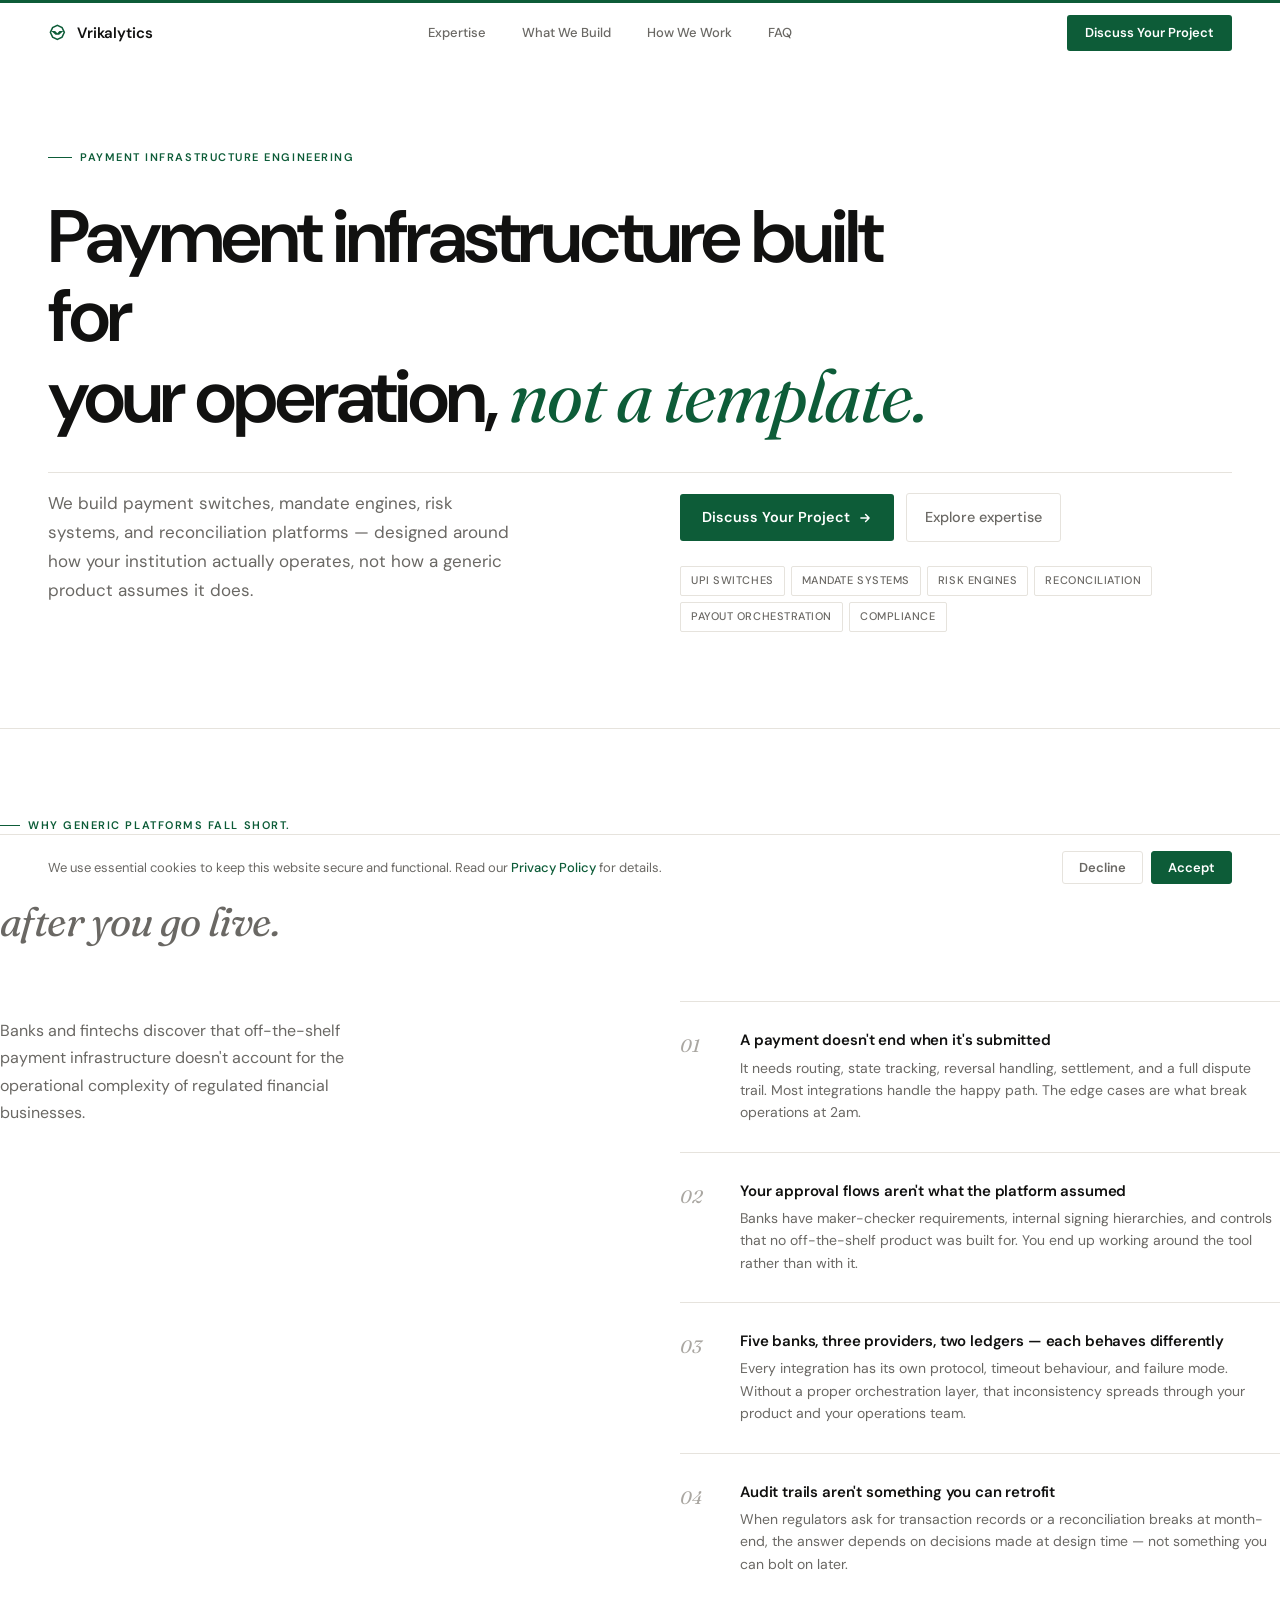
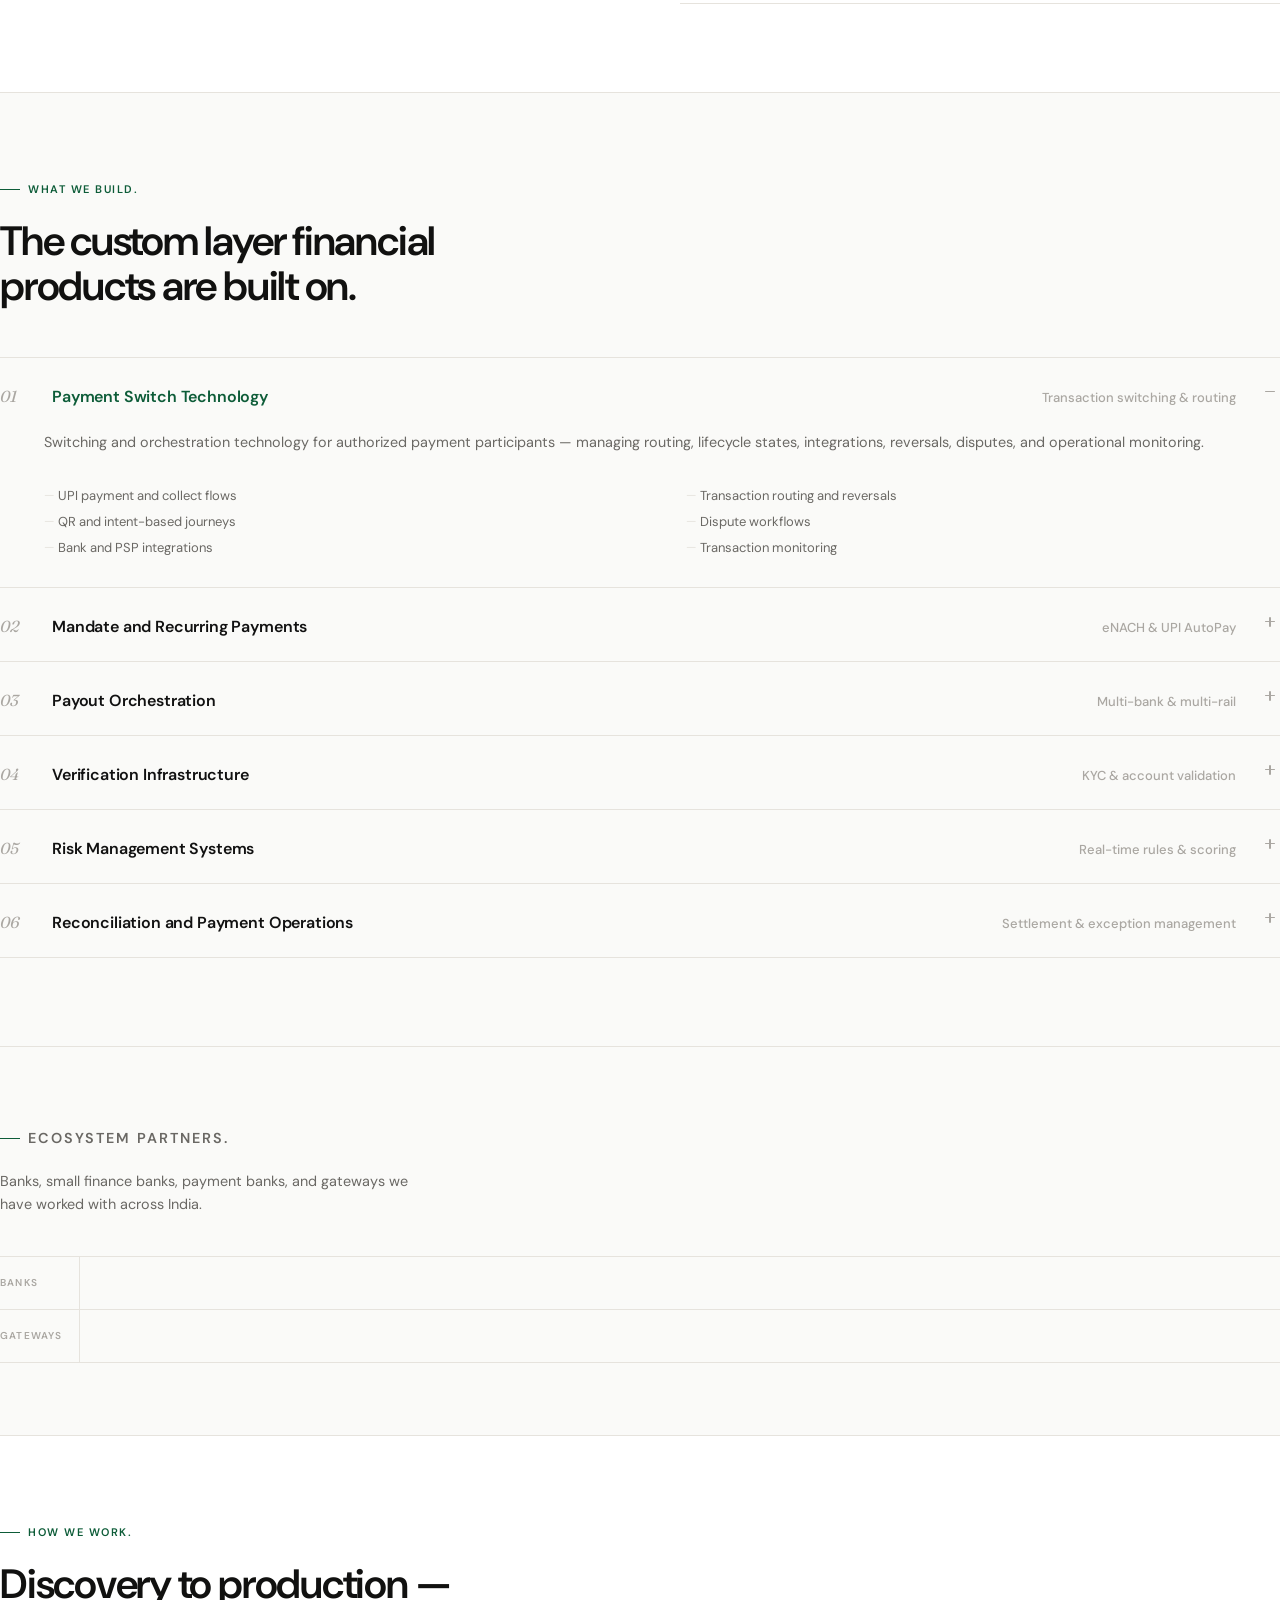
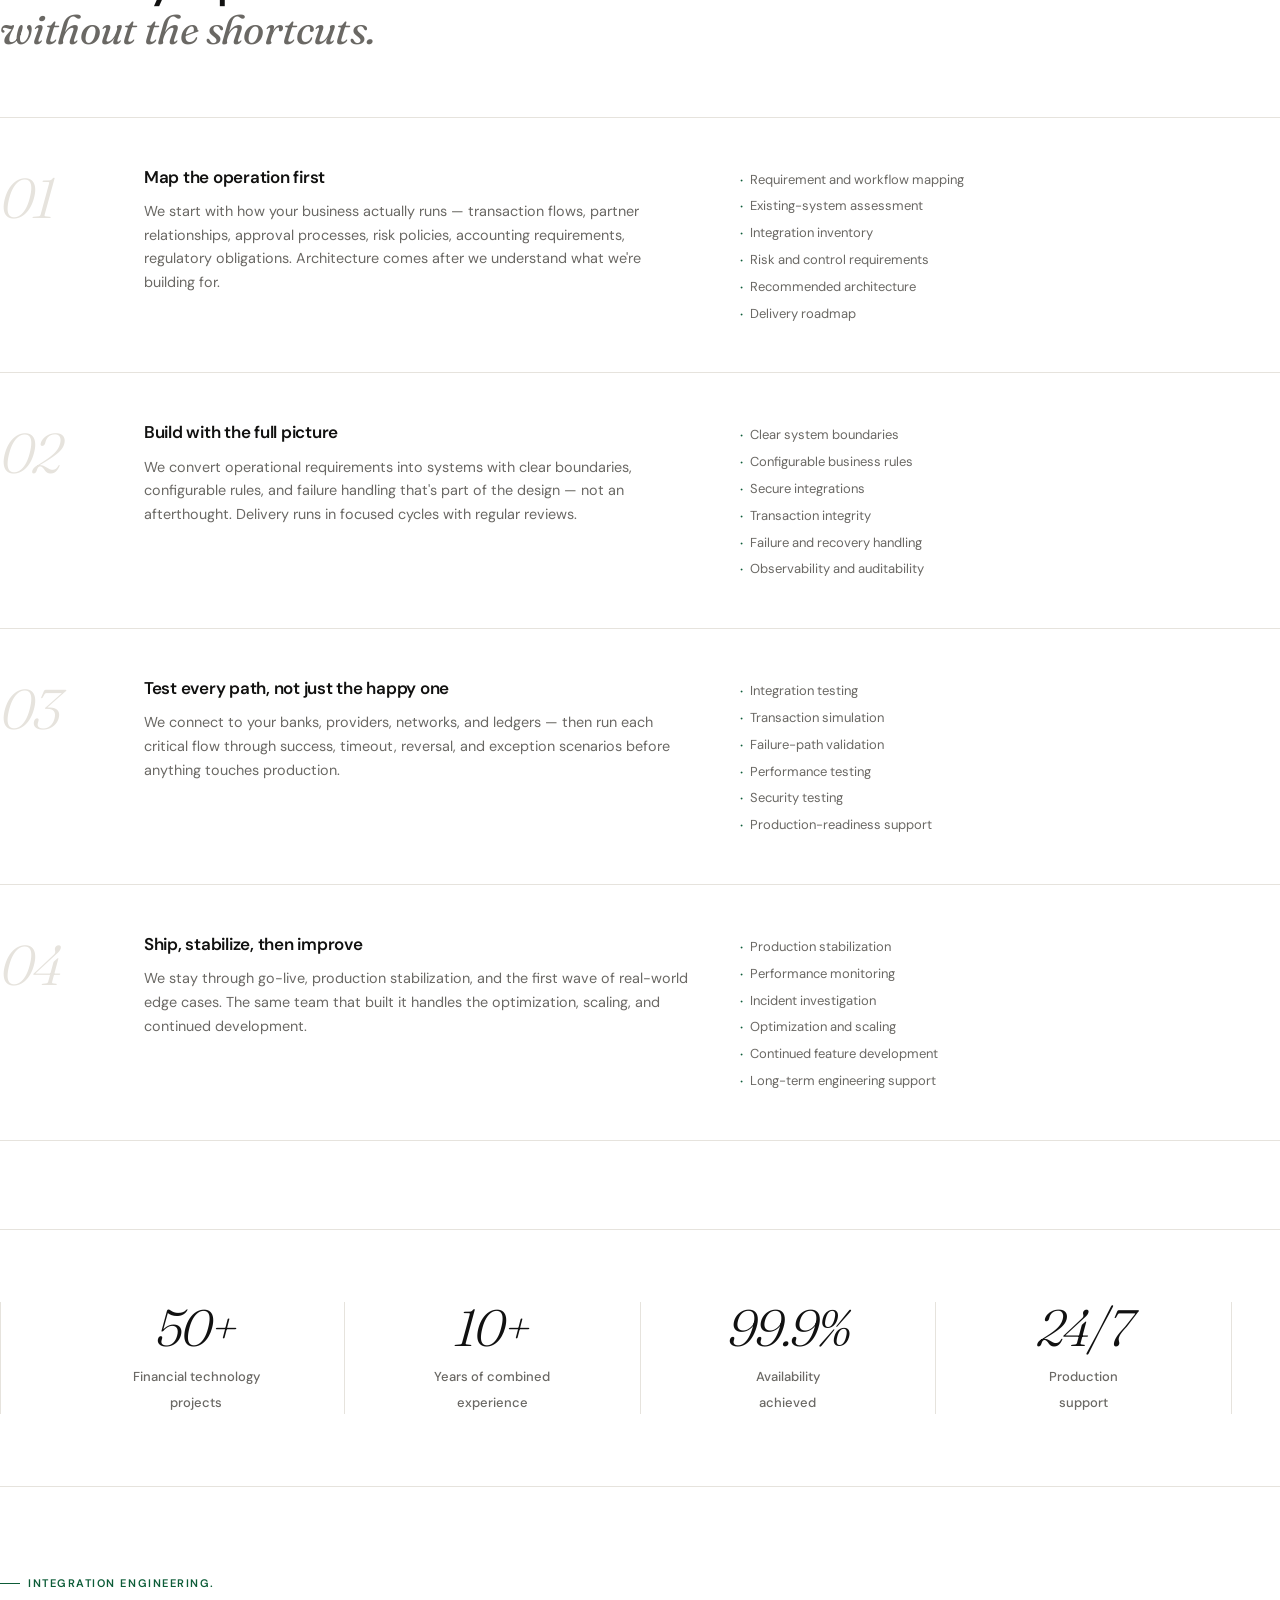
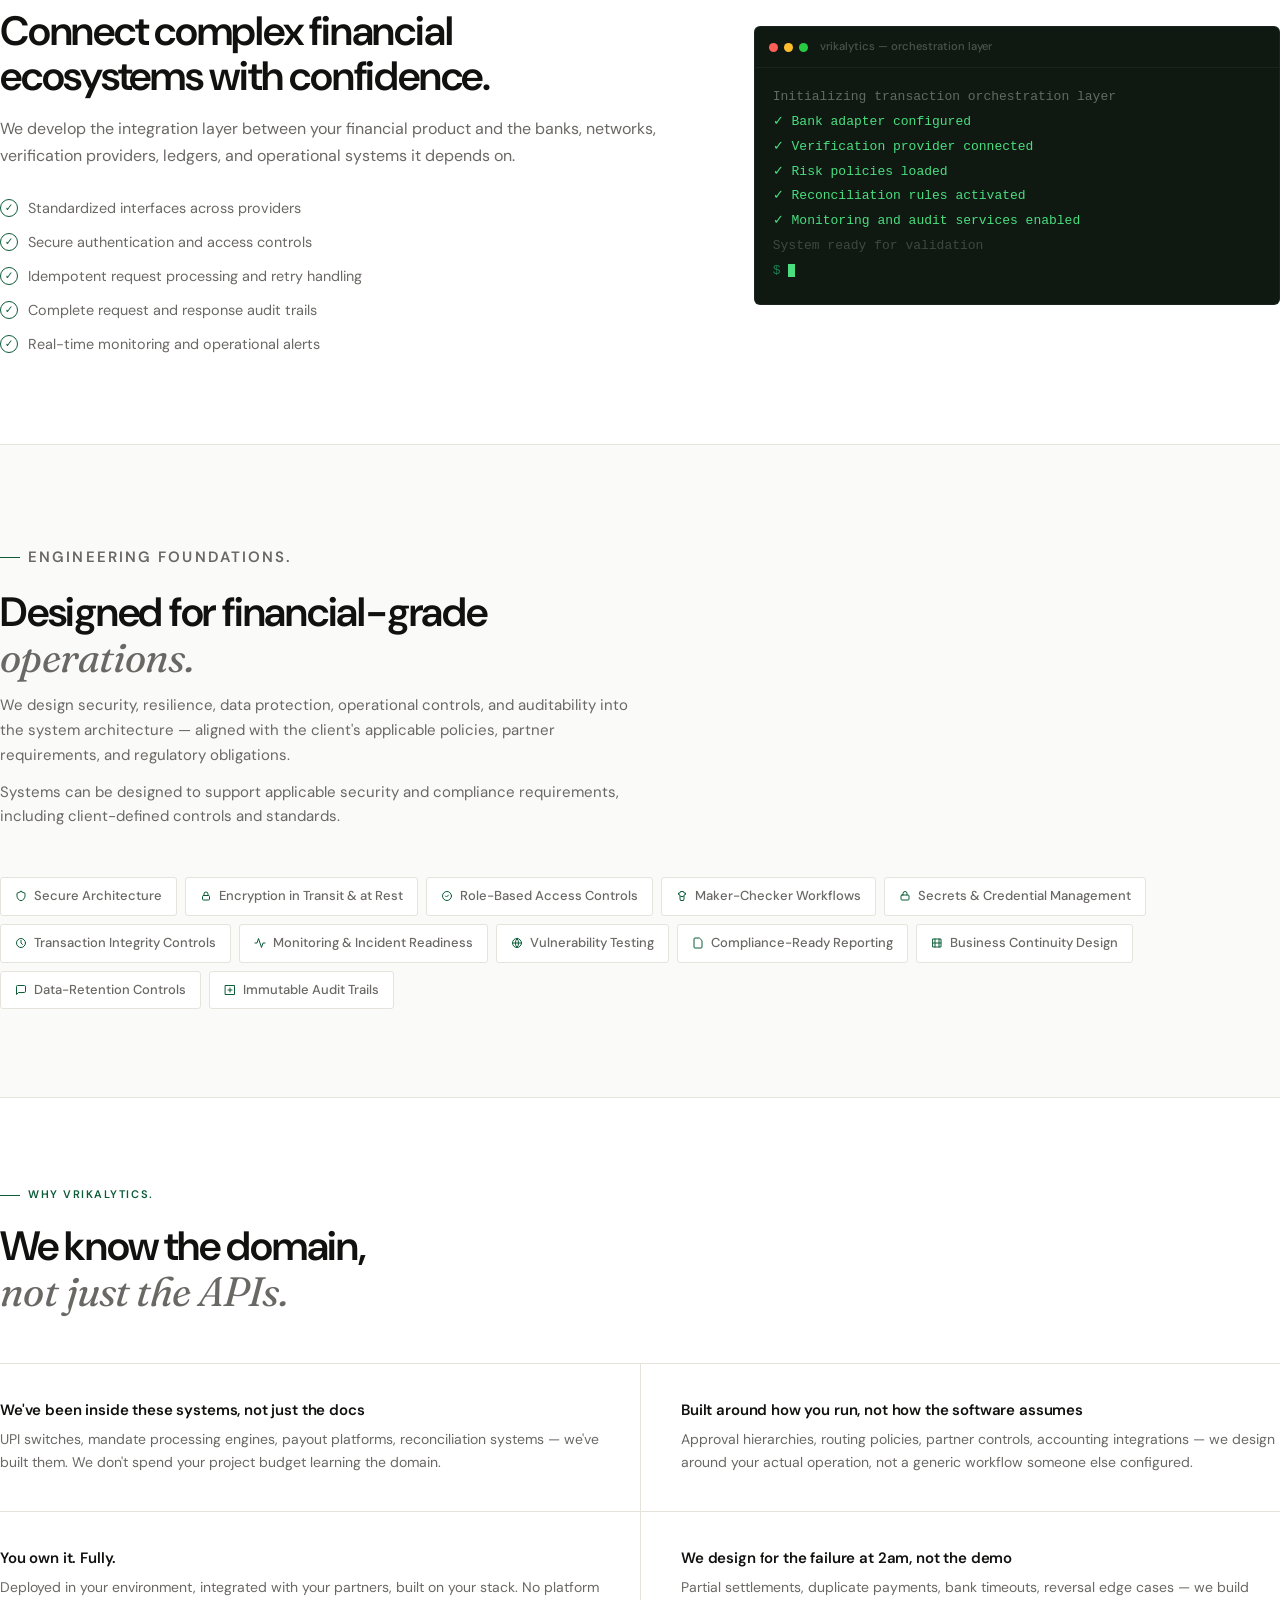
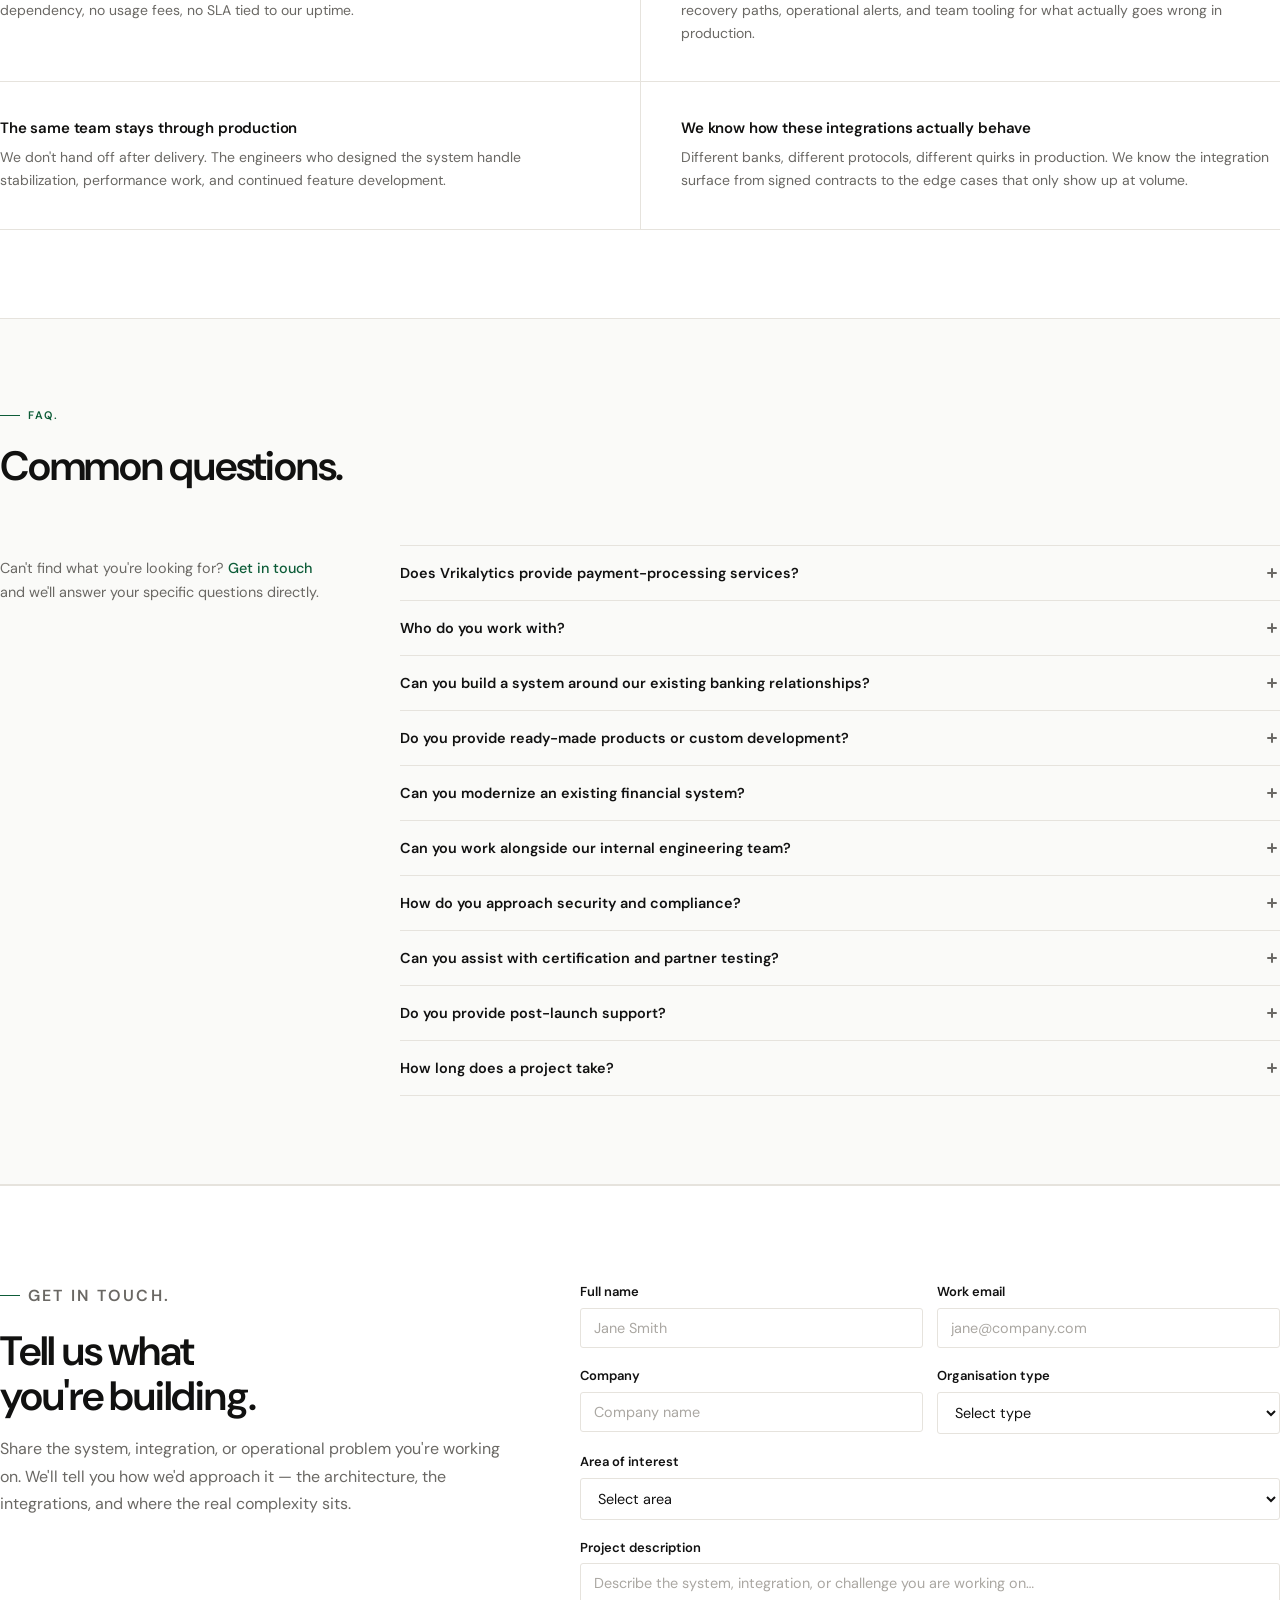
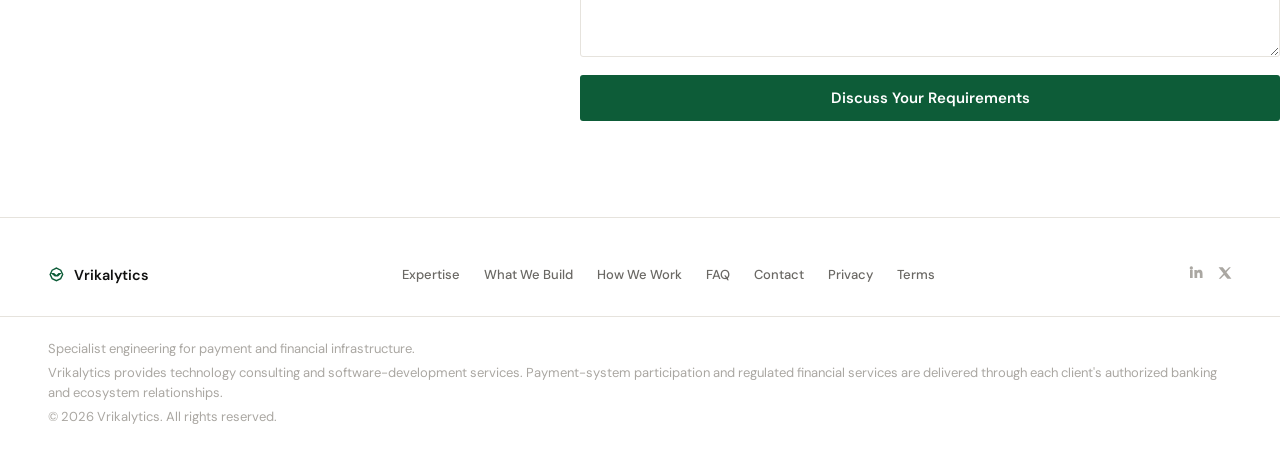
==== commit 7f864426: "Redesign landing page — minimalist light-mode with Fraunces/DM Sans Replace dark-mode Space Grotesk/" ====
--- a/index.html
+++ b/index.html
@@ -1,9 +1,9 @@
 <!DOCTYPE html>
-<html lang="en" data-theme="light">
+<html lang="en">
 <head>
   <meta charset="UTF-8" />
   <meta name="viewport" content="width=device-width, initial-scale=1.0" />
-  <title>Vrikalytics — Fintech & Payment Infrastructure Engineering</title>
+  <title>Vrikalytics — Fintech &amp; Payment Infrastructure Engineering</title>
   <meta name="description" content="We design and build payment, mandate, risk, reconciliation, and financial-ops systems for banks, fintechs, and NBFCs. Precision engineering for regulated businesses." />
   <link rel="canonical" href="https://vrikalytics.com/" />
   <!-- Google tag (gtag.js) -->
@@ -16,289 +16,729 @@
   </script>
   <link rel="preconnect" href="https://fonts.googleapis.com">
   <link rel="preconnect" href="https://fonts.gstatic.com" crossorigin>
-  <link href="https://fonts.googleapis.com/css2?family=Inter:wght@400;500;600&family=Space+Grotesk:wght@600;700&display=swap" rel="stylesheet">
+  <link href="https://fonts.googleapis.com/css2?family=Fraunces:ital,opsz,wght@0,9..144,400;0,9..144,700;1,9..144,300;1,9..144,400;1,9..144,600;1,9..144,700&family=DM+Sans:opsz,wght@9..40,400;9..40,500;9..40,600&display=swap" rel="stylesheet">
   <link rel="icon" type="image/svg+xml" href="assets/favicon.svg" />
-  <link rel="stylesheet" href="css/styles.css" />
-  <script>(function(){var t=localStorage.getItem('vk-theme');if(t==='dark')document.documentElement.setAttribute('data-theme','dark');}());</script>
+  <style>
+*,*::before,*::after{box-sizing:border-box;margin:0;padding:0}
+html{scroll-behavior:smooth}
+body{
+  background:#fff;
+  color:#111110;
+  font-family:'DM Sans',system-ui,sans-serif;
+  font-size:16px;
+  line-height:1.6;
+  -webkit-font-smoothing:antialiased;
+}
+img{max-width:100%;display:block}
+a{color:inherit;text-decoration:none}
+ul{list-style:none}
+button{font-family:inherit}
+
+:root{
+  --green:#0D5C38;
+  --green-mid:#1A7F50;
+  --green-pale:#EBF5EF;
+  --border:#E6E3DD;
+  --t2:#6A6864;
+  --t3:#AAA7A2;
+}
+
+/* ── TOPBAR ── */
+.topbar{height:3px;background:var(--green);position:fixed;top:0;left:0;right:0;z-index:200}
+
+/* ── NAV ── */
+.nav{
+  position:fixed;top:3px;left:0;right:0;z-index:100;
+  background:rgba(255,255,255,0.92);
+  backdrop-filter:blur(12px);
+  -webkit-backdrop-filter:blur(12px);
+  border-bottom:1px solid transparent;
+  transition:border-color .3s;
+}
+.nav.sc{border-bottom-color:var(--border)}
+.nav__i{
+  max-width:1280px;margin:0 auto;padding:0 48px;
+  display:flex;align-items:center;justify-content:space-between;height:60px;
+}
+.nav__logo{
+  display:flex;align-items:center;gap:9px;
+  font-family:'DM Sans',sans-serif;font-weight:600;font-size:.9375rem;letter-spacing:-.01em;
+}
+.nav__links{display:flex;align-items:center;gap:36px}
+.nav__links a{
+  font-size:.8125rem;font-weight:500;color:var(--t2);
+  transition:color .2s;
+}
+.nav__links a:hover{color:#111110}
+.nav__cta{
+  font-size:.8125rem;font-weight:600;
+  padding:8px 18px;
+  background:var(--green);color:#fff;
+  border-radius:3px;
+  transition:background .2s;
+}
+.nav__cta:hover{background:var(--green-mid)}
+
+/* ── WRAP ── */
+.w{max-width:1280px;margin:0 auto;padding:0 48px}
+@media(max-width:768px){.w{padding:0 24px}}
+
+/* ── HERO ── */
+.hero{padding:140px 0 96px;border-bottom:1px solid var(--border)}
+.hero__label{
+  display:inline-flex;align-items:center;gap:8px;
+  font-size:.6875rem;font-weight:600;letter-spacing:.14em;text-transform:uppercase;color:var(--green);
+  margin-bottom:32px;
+}
+.hero__label::before{content:'';width:24px;height:1px;background:var(--green)}
+.hero__h{
+  font-family:'DM Sans',sans-serif;
+  font-weight:600;
+  font-size:clamp(2.75rem,5.8vw,5.25rem);
+  line-height:1.06;
+  letter-spacing:-.04em;
+  max-width:900px;
+  margin-bottom:36px;
+}
+.hero__h em{
+  font-family:'Fraunces',serif;
+  font-style:italic;
+  font-weight:400;
+  letter-spacing:-.02em;
+  color:var(--green);
+}
+.hero__split{
+  display:grid;grid-template-columns:1fr 1fr;gap:80px;
+  align-items:start;padding-top:16px;
+  border-top:1px solid var(--border);
+}
+.hero__sub{font-size:1.0625rem;color:var(--t2);line-height:1.7;max-width:480px}
+.hero__right{display:flex;flex-direction:column;gap:24px;padding-top:4px}
+.hero__actions{display:flex;align-items:center;gap:12px;flex-wrap:wrap}
+.btn-p{
+  display:inline-flex;align-items:center;gap:8px;
+  padding:12px 22px;background:var(--green);color:#fff;
+  font-weight:600;font-size:.9rem;border-radius:3px;border:none;cursor:pointer;
+  transition:background .2s,transform .15s;
+}
+.btn-p:hover{background:var(--green-mid)}
+.btn-p:active{transform:scale(.98)}
+.btn-p svg{transition:transform .2s}
+.btn-p:hover svg{transform:translateX(3px)}
+.btn-g{
+  display:inline-flex;align-items:center;gap:6px;
+  padding:12px 18px;background:transparent;color:var(--t2);
+  font-size:.9rem;font-weight:500;border:1px solid var(--border);border-radius:3px;
+  transition:border-color .2s,color .2s;cursor:pointer;
+}
+.btn-g:hover{border-color:#aaa;color:#111}
+.hero__tags{display:flex;flex-wrap:wrap;gap:6px}
+.tag{
+  font-size:.6875rem;font-weight:500;letter-spacing:.05em;text-transform:uppercase;
+  padding:5px 10px;border:1px solid var(--border);border-radius:2px;color:var(--t2);
+}
+
+/* ── SECTIONS ── */
+.sec{border-bottom:1px solid var(--border)}
+.sec-inner{padding:88px 0}
+.eyebrow{
+  font-size:.6875rem;font-weight:600;letter-spacing:.14em;text-transform:uppercase;color:var(--green);
+  display:flex;align-items:center;gap:8px;margin-bottom:20px;
+}
+.eyebrow::before{content:'';width:20px;height:1px;background:var(--green)}
+.sec-h{
+  font-family:'DM Sans',sans-serif;font-weight:600;
+  font-size:clamp(1.875rem,3.2vw,2.75rem);
+  line-height:1.1;letter-spacing:-.03em;
+  text-wrap:balance;
+}
+.sec-h em{
+  font-family:'Fraunces',serif;font-style:italic;
+  font-weight:400;letter-spacing:-.015em;color:var(--t2);
+}
+
+/* ── PROBLEM split layout ── */
+.problem-split{
+  display:grid;grid-template-columns:1fr 1fr;gap:80px;align-items:start;
+  margin-top:56px;
+}
+.problem-left p{font-size:1rem;color:var(--t2);line-height:1.7;margin-top:16px;max-width:380px}
+.problem-right{display:flex;flex-direction:column;gap:0}
+.p-item{
+  padding:28px 0;border-top:1px solid var(--border);
+  display:grid;grid-template-columns:44px 1fr;gap:16px;align-items:start;
+}
+.p-item:last-child{border-bottom:1px solid var(--border)}
+.p-num{
+  font-family:'Fraunces',serif;font-style:italic;
+  font-size:1.125rem;color:var(--t3);font-weight:400;margin-top:2px;
+}
+.p-item h3{font-size:.9375rem;font-weight:600;line-height:1.35;margin-bottom:6px;letter-spacing:-.01em}
+.p-item p{font-size:.875rem;color:var(--t2);line-height:1.6}
+
+/* ── CAPABILITIES accordion ── */
+.cap-accordion{margin-top:48px;border-top:1px solid var(--border)}
+.cap-row{border-bottom:1px solid var(--border)}
+.cap-trigger{
+  width:100%;display:flex;align-items:baseline;justify-content:space-between;gap:24px;
+  padding:24px 0;background:none;border:none;cursor:pointer;text-align:left;
+}
+.cap-trigger:hover .cap-title{color:var(--green)}
+.cap-num2{
+  font-family:'Fraunces',serif;font-style:italic;
+  font-size:1rem;color:var(--t3);min-width:28px;flex-shrink:0;
+}
+.cap-title{
+  flex:1;font-family:'DM Sans',sans-serif;font-weight:600;
+  font-size:1rem;letter-spacing:-.01em;color:#111;
+  transition:color .2s;
+}
+.cap-sub{font-size:.8125rem;color:var(--t3);flex-shrink:0;font-weight:500}
+.cap-plus{
+  width:20px;height:20px;flex-shrink:0;position:relative;
+}
+.cap-plus::before,.cap-plus::after{
+  content:'';position:absolute;background:var(--t3);border-radius:1px;
+  transition:transform .25s cubic-bezier(.4,0,.2,1),opacity .25s;
+}
+.cap-plus::before{width:10px;height:1.5px;top:9px;left:5px}
+.cap-plus::after{width:1.5px;height:10px;top:5px;left:9px}
+.cap-row.open .cap-plus::after{transform:rotate(90deg);opacity:0}
+.cap-row.open .cap-title{color:var(--green)}
+.cap-panel{max-height:0;overflow:hidden;transition:max-height .35s cubic-bezier(.4,0,.2,1)}
+.cap-row.open .cap-panel{max-height:400px}
+.cap-content{
+  display:grid;grid-template-columns:1fr 1fr;gap:32px 48px;
+  padding:0 0 28px 44px;
+}
+.cap-content p{font-size:.9rem;color:var(--t2);line-height:1.65;grid-column:1/-1}
+.cap-list{display:flex;flex-direction:column;gap:5px}
+.cap-list li{
+  font-size:.8125rem;color:var(--t2);padding-left:14px;position:relative;
+}
+.cap-list li::before{content:'—';position:absolute;left:0;color:var(--border);font-size:.75rem}
+
+/* ── APPROACH timeline ── */
+.approach-list{margin-top:64px}
+.a-step{
+  display:grid;grid-template-columns:96px 1fr 1fr;gap:0 48px;
+  padding:48px 0;border-top:1px solid var(--border);
+}
+.a-step:last-child{border-bottom:1px solid var(--border)}
+.a-n{
+  font-family:'Fraunces',serif;font-style:italic;
+  font-size:3.5rem;font-weight:300;line-height:1;
+  color:var(--border);letter-spacing:-.04em;
+  padding-top:4px;
+}
+.a-left h3{
+  font-family:'DM Sans',sans-serif;font-weight:600;
+  font-size:1.0625rem;letter-spacing:-.015em;line-height:1.3;
+  margin-bottom:12px;
+}
+.a-left p{font-size:.9rem;color:var(--t2);line-height:1.65}
+.a-list{display:flex;flex-direction:column;gap:6px;padding-top:4px}
+.a-list li{
+  font-size:.8125rem;color:var(--t2);padding-left:14px;position:relative;
+}
+.a-list li::before{
+  content:'·';position:absolute;left:4px;
+  color:var(--green);font-size:1rem;line-height:1.35;
+}
+
+/* ── METRICS ── */
+.metrics-bar{
+  background:#fff;padding:72px 0;border-bottom:1px solid var(--border);
+}
+.metrics-inner{
+  display:grid;grid-template-columns:repeat(4,1fr);
+  border-left:1px solid var(--border);
+}
+.m-item{
+  padding:0 40px;text-align:center;
+  border-right:1px solid var(--border);
+}
+.m-val{
+  font-family:'Fraunces',serif;font-style:italic;font-weight:300;
+  font-size:clamp(2.5rem,4vw,3.75rem);
+  letter-spacing:-.04em;color:#111;
+  display:block;line-height:1;margin-bottom:10px;
+}
+.m-label{font-size:.8125rem;color:var(--t2);font-weight:500;line-height:1.4}
+
+/* ── INTEGRATION ── */
+.int-inner{
+  padding:88px 0;
+  display:grid;grid-template-columns:5fr 4fr;gap:96px;align-items:center;
+}
+.int-inner .eyebrow{margin-bottom:16px}
+.int-inner .sec-h{margin-bottom:16px}
+.int-desc{font-size:1rem;color:var(--t2);line-height:1.7;margin-bottom:28px}
+.checklist{display:flex;flex-direction:column;gap:11px}
+.checklist li{
+  display:flex;align-items:flex-start;gap:10px;
+  font-size:.9rem;color:var(--t2);
+}
+.checklist li::before{
+  content:'✓';flex-shrink:0;
+  font-size:.75rem;font-weight:600;color:var(--green);
+  width:18px;height:18px;border:1px solid var(--green);border-radius:50%;
+  display:flex;align-items:center;justify-content:center;
+  margin-top:2px;font-size:.65rem;
+}
+.terminal{
+  background:#0F1912;border-radius:6px;
+  overflow:hidden;border:1px solid rgba(255,255,255,.05);
+}
+.t-bar{
+  display:flex;align-items:center;gap:6px;
+  padding:11px 14px;border-bottom:1px solid rgba(255,255,255,.05);
+}
+.t-dot{width:9px;height:9px;border-radius:50%}
+.t-dot:nth-child(1){background:#FF5F57}
+.t-dot:nth-child(2){background:#FFBD2E}
+.t-dot:nth-child(3){background:#28CA41}
+.t-title{font-size:.7rem;color:rgba(255,255,255,.25);margin-left:6px;font-weight:500}
+.t-body{padding:18px 18px 22px;display:flex;flex-direction:column;gap:2px}
+.t-line{font-size:.8125rem;font-family:'Courier New',monospace;line-height:1.75;color:rgba(255,255,255,.35)}
+.t-ok{color:#4ADE80}
+.t-cur{display:inline-block;width:7px;height:13px;background:#4ADE80;vertical-align:middle;animation:blink 1.1s step-end infinite}
+@keyframes blink{50%{opacity:0}}
+
+/* ── WHY 2-col text ── */
+.why-cols{
+  display:grid;grid-template-columns:1fr 1fr;gap:0;
+  margin-top:48px;border-top:1px solid var(--border);
+}
+.why-item{
+  padding:36px 40px 36px 0;border-bottom:1px solid var(--border);
+}
+.why-item:nth-child(even){padding-left:40px;padding-right:0;border-left:1px solid var(--border)}
+.why-item h3{
+  font-size:.9375rem;font-weight:600;letter-spacing:-.01em;
+  line-height:1.35;margin-bottom:8px;
+}
+.why-item p{font-size:.875rem;color:var(--t2);line-height:1.65}
+
+/* ── FAQ ── */
+.faq-inner{padding:88px 0}
+.faq-layout{
+  display:grid;grid-template-columns:320px 1fr;gap:80px;
+  margin-top:56px;align-items:start;
+}
+.faq-sidebar p{font-size:.9rem;color:var(--t2);line-height:1.65;margin-top:12px}
+.faq-sidebar a{color:var(--green);font-weight:500}
+.acc-item{border-top:1px solid var(--border)}
+.acc-item:last-child{border-bottom:1px solid var(--border)}
+.acc-btn{
+  width:100%;display:flex;align-items:center;justify-content:space-between;gap:16px;
+  padding:18px 0;background:none;border:none;cursor:pointer;text-align:left;
+  font-size:.9rem;font-weight:600;color:#111;
+  transition:color .2s;
+}
+.acc-btn:hover{color:var(--green)}
+.acc-icon{width:16px;height:16px;flex-shrink:0;position:relative}
+.acc-icon::before,.acc-icon::after{
+  content:'';position:absolute;background:var(--t2);border-radius:1px;
+  transition:transform .25s,opacity .25s;
+}
+.acc-icon::before{width:10px;height:1.5px;top:7px;left:3px}
+.acc-icon::after{width:1.5px;height:10px;top:3px;left:7px}
+.acc-item.open .acc-icon::after{transform:rotate(90deg);opacity:0}
+.acc-panel{max-height:0;overflow:hidden;transition:max-height .3s cubic-bezier(.4,0,.2,1)}
+.acc-item.open .acc-panel{max-height:240px}
+.acc-panel p{font-size:.875rem;color:var(--t2);line-height:1.65;padding-bottom:18px}
+
+/* ── SECURITY ── */
+.security{background:#FAFAF8}
+.security-inner{padding:88px 0}
+.security-header{margin-bottom:48px;max-width:640px}
+.security-header .sec-h{margin-bottom:12px}
+.security-header p{font-size:.9375rem;color:var(--t2);line-height:1.65;margin-top:12px}
+.security-note{font-size:.8125rem;color:var(--t3);margin-top:8px}
+.badges{display:flex;flex-wrap:wrap;gap:8px}
+.badge{
+  display:inline-flex;align-items:center;gap:7px;
+  padding:8px 14px;background:#fff;
+  border:1px solid var(--border);border-radius:3px;
+  font-size:.8125rem;font-weight:500;color:var(--t2);
+}
+.badge svg{color:var(--green);flex-shrink:0}
+
+/* ── CONTACT ── */
+.contact-inner{
+  padding:96px 0;
+  display:grid;grid-template-columns:5fr 7fr;gap:80px;align-items:start;
+}
+.contact-left .sec-h{margin-bottom:16px}
+.contact-left p{font-size:1rem;color:var(--t2);line-height:1.7}
+.form{display:flex;flex-direction:column;gap:18px}
+.form-row{display:grid;grid-template-columns:1fr 1fr;gap:14px}
+.fg{display:flex;flex-direction:column;gap:5px}
+.fg label{font-size:.8125rem;font-weight:600;color:#111}
+.fg input,.fg select,.fg textarea{
+  padding:10px 13px;background:#fff;
+  border:1px solid var(--border);border-radius:3px;
+  font-family:'DM Sans',sans-serif;font-size:.9rem;color:#111;
+  transition:border-color .2s,box-shadow .2s;outline:none;width:100%;
+}
+.fg input::placeholder,.fg textarea::placeholder{color:var(--t3)}
+.fg input:focus,.fg select:focus,.fg textarea:focus{
+  border-color:var(--green);
+  box-shadow:0 0 0 3px var(--green-pale);
+}
+.fg textarea{resize:vertical}
+.btn-sub{
+  padding:13px 24px;background:var(--green);color:#fff;
+  border:none;border-radius:3px;
+  font-family:'DM Sans',sans-serif;font-weight:600;font-size:.9375rem;
+  cursor:pointer;transition:background .2s,transform .15s;text-align:center;
+}
+.btn-sub:hover{background:var(--green-mid)}
+.btn-sub:active{transform:scale(.99)}
+.form-success{
+  display:none;font-size:.875rem;color:var(--green);
+  padding:12px 16px;background:var(--green-pale);
+  border:1px solid var(--green);border-radius:3px;line-height:1.5;
+}
+.form-success.is-visible{display:block}
+
+/* ── LOGOS ── */
+.logos-sec{background:#FAFAF8}
+.logos-inner{padding:72px 0}
+.logos-header{margin-bottom:40px}
+.logos-header p{font-size:.9rem;color:var(--t2);margin-top:8px;max-width:440px}
+.logos-row{display:flex;align-items:center;border-top:1px solid var(--border)}
+.logos-row:last-child{border-bottom:1px solid var(--border)}
+.logos-label{
+  font-size:.625rem;font-weight:600;letter-spacing:.12em;text-transform:uppercase;
+  color:var(--t3);min-width:80px;padding:18px 0;border-right:1px solid var(--border);flex-shrink:0;
+}
+.logos-track-wrap{overflow:hidden;flex:1;padding-left:20px}
+.logos-track{
+  display:flex;align-items:center;gap:28px;
+  width:max-content;animation:slide 36s linear infinite;
+}
+.logos-track--rev{animation-direction:reverse}
+.logos-track img{width:22px;height:22px;object-fit:contain;opacity:.4;filter:grayscale(1);transition:opacity .2s,filter .2s}
+.logos-track img:hover{opacity:.75;filter:grayscale(0)}
+@keyframes slide{from{transform:translateX(0)}to{transform:translateX(-50%)}}
+
+/* ── FOOTER ── */
+.footer{padding:44px 0 32px;border-top:1px solid var(--border)}
+.footer-main{
+  display:flex;align-items:center;justify-content:space-between;
+  padding-bottom:28px;border-bottom:1px solid var(--border);flex-wrap:wrap;gap:16px;
+}
+.footer-logo{
+  font-family:'DM Sans',sans-serif;font-weight:600;font-size:.9rem;
+  display:flex;align-items:center;gap:8px;
+}
+.footer-nav{display:flex;align-items:center;gap:24px;flex-wrap:wrap}
+.footer-nav a{font-size:.8125rem;color:var(--t2);font-weight:500;transition:color .2s}
+.footer-nav a:hover{color:#111}
+.footer-social{display:flex;align-items:center;gap:14px}
+.footer-social a{color:var(--t3);transition:color .2s}
+.footer-social a:hover{color:#111}
+.footer-bottom{padding-top:22px;display:flex;flex-direction:column;gap:5px}
+.footer-bottom p{font-size:.8125rem;color:var(--t3);line-height:1.5}
+
+/* ── REVEAL ── */
+.rev{opacity:0;transform:translateY(18px);transition:opacity .65s cubic-bezier(.22,1,.36,1),transform .65s cubic-bezier(.22,1,.36,1)}
+.rev.in{opacity:1;transform:translateY(0)}
+
+/* ── COOKIE BANNER ── */
+.cookie-banner{
+  position:fixed;bottom:0;left:0;right:0;z-index:150;
+  background:#fff;border-top:1px solid var(--border);
+  padding:16px 0;
+  transform:translateY(100%);transition:transform .3s cubic-bezier(.4,0,.2,1);
+}
+.cookie-banner.is-visible{transform:translateY(0)}
+.cookie-banner__inner{
+  max-width:1280px;margin:0 auto;padding:0 48px;
+  display:flex;align-items:center;justify-content:space-between;gap:24px;
+  flex-wrap:wrap;
+}
+.cookie-banner__text{font-size:.8125rem;color:var(--t2);line-height:1.5}
+.cookie-banner__text a{color:var(--green);font-weight:500}
+.cookie-banner__actions{display:flex;gap:8px;flex-shrink:0}
+.btn-cookie{
+  font-size:.8125rem;font-weight:600;padding:7px 16px;border-radius:3px;
+  border:1px solid var(--border);background:transparent;color:var(--t2);cursor:pointer;
+  transition:border-color .2s,color .2s;
+}
+.btn-cookie:hover{border-color:#aaa;color:#111}
+.btn-cookie--primary{background:var(--green);color:#fff;border-color:var(--green)}
+.btn-cookie--primary:hover{background:var(--green-mid);border-color:var(--green-mid);color:#fff}
+
+/* ── RESPONSIVE ── */
+@media(max-width:960px){
+  .hero__split{grid-template-columns:1fr;gap:40px}
+  .problem-split{grid-template-columns:1fr;gap:40px}
+  .cap-content{grid-template-columns:1fr}
+  .a-step{grid-template-columns:64px 1fr;gap:24px}
+  .a-step .a-right{display:none}
+  .why-cols{grid-template-columns:1fr}
+  .why-item:nth-child(even){padding-left:0;border-left:none}
+  .faq-layout{grid-template-columns:1fr;gap:36px}
+  .int-inner{grid-template-columns:1fr;gap:48px}
+  .contact-inner{grid-template-columns:1fr;gap:48px}
+  .metrics-inner{grid-template-columns:1fr 1fr}
+  .m-item{border-bottom:1px solid var(--border)}
+}
+@media(max-width:600px){
+  .nav__links{display:none}
+  .nav__i{padding:0 20px}
+  .hero{padding:112px 0 72px}
+  .sec-inner,.faq-inner,.security-inner,.logos-inner,.int-inner,.contact-inner{padding:64px 0}
+  .metrics-inner{grid-template-columns:1fr 1fr}
+  .form-row{grid-template-columns:1fr}
+  .a-step{grid-template-columns:48px 1fr}
+  .a-n{font-size:2.5rem}
+  .cookie-banner__inner{padding:0 20px}
+}
+  </style>
 </head>
-<body class="splash-active">
-
-  <!-- Splash screen -->
-  <div class="splash" id="splash" aria-hidden="true">
-    <div class="splash__logo">
-      <svg class="splash__mark" viewBox="10 10 12 12" fill="none" xmlns="http://www.w3.org/2000/svg">
-        <path class="mark-diamond" d="M18.4404 12.7734L19.8037 15.6074L18.4404 18.4404L15.6074 19.8037L12.7734 18.4404L11.4102 15.6074L12.7734 12.7734L15.6074 11.4102L18.4404 12.7734Z" stroke="#C4FB50" stroke-width="0.74"/>
-        <path class="mark-inner" d="M16.2533 17.0631L16.2513 17.0631L14.9591 17.0628C14.8815 17.0641 14.783 17.0732 14.7003 17.0622L14.6964 17.0622L14.6964 17.0612C14.6526 17.0533 14.6151 17.0396 14.5854 17.024L14.5183 16.9792L14.5163 16.9773L12.115 14.9167L11.9208 14.75L12.1767 14.7497L13.8498 14.7496C13.8695 14.7493 13.8909 14.7487 13.9123 14.7486C14.0213 14.7482 14.1573 14.7644 14.2636 14.8493L14.2695 14.8541L15.5926 16.0816L16.8744 14.8553L16.8782 14.8514C16.9759 14.768 17.1029 14.7493 17.2057 14.7493L17.2926 14.7498L18.9657 14.7498L19.2167 14.7496L19.028 14.9158L16.6913 16.9758L16.6904 16.9768C16.6531 17.0086 16.5896 17.0449 16.5013 17.0619L16.5003 17.062C16.4564 17.0701 16.4114 17.0687 16.3725 17.067C16.3306 17.0651 16.2941 17.0624 16.2533 17.0631Z" fill="#C4FB50"/>
+<body>
+
+<!-- top accent bar -->
+<div class="topbar"></div>
+
+<!-- NAV -->
+<nav class="nav" id="nav">
+  <div class="nav__i">
+    <a href="#" class="nav__logo">
+      <svg width="20" height="20" viewBox="10 10 12 12" fill="none" xmlns="http://www.w3.org/2000/svg">
+        <path d="M18.4404 12.7734L19.8037 15.6074L18.4404 18.4404L15.6074 19.8037L12.7734 18.4404L11.4102 15.6074L12.7734 12.7734L15.6074 11.4102L18.4404 12.7734Z" stroke="#0D5C38" stroke-width="0.9"/>
+        <path d="M16.2533 17.0631L14.9591 17.0628C14.8815 17.0641 14.783 17.0732 14.7003 17.0622L14.6964 17.0612C14.6526 17.0533 14.6151 17.0396 14.5854 17.024L14.5183 16.9792L12.115 14.9167L11.9208 14.75L12.1767 14.7497L13.8498 14.7496C14.0213 14.7482 14.1573 14.7644 14.2636 14.8493L15.5926 16.0816L16.8744 14.8553C16.9759 14.768 17.1029 14.7493 17.2057 14.7493L18.9657 14.7498L19.2167 14.7496L19.028 14.9158L16.6913 16.9758C16.6531 17.0086 16.5896 17.0449 16.5013 17.0619C16.4564 17.0701 16.3306 17.0651 16.2533 17.0631Z" fill="#0D5C38"/>
       </svg>
-      <span class="splash__wordmark">Vrikalytics</span>
-    </div>
-  </div>
-
-  <!-- Scroll progress -->
-  <div class="scroll-progress" id="scrollProgress" aria-hidden="true"></div>
-
-  <!-- Navbar -->
-  <header class="navbar" id="navbar">
-    <div class="container navbar__inner">
-      <a href="#home" class="navbar__logo">
-        <svg class="navbar__mark" viewBox="10 10 12 12" fill="none" xmlns="http://www.w3.org/2000/svg" aria-hidden="true"><path d="M18.4404 12.7734L19.8037 15.6074L18.4404 18.4404L15.6074 19.8037L12.7734 18.4404L11.4102 15.6074L12.7734 12.7734L15.6074 11.4102L18.4404 12.7734Z" stroke="#C4FB50" stroke-width="0.74"/><path d="M16.2533 17.0631L16.2513 17.0631L14.9591 17.0628C14.8815 17.0641 14.783 17.0732 14.7003 17.0622L14.6964 17.0622L14.6964 17.0612C14.6526 17.0533 14.6151 17.0396 14.5854 17.024L14.5183 16.9792L14.5163 16.9773L12.115 14.9167L11.9208 14.75L12.1767 14.7497L13.8498 14.7496C13.8695 14.7493 13.8909 14.7487 13.9123 14.7486C14.0213 14.7482 14.1573 14.7644 14.2636 14.8493L14.2695 14.8541L15.5926 16.0816L16.8744 14.8553L16.8782 14.8514C16.9759 14.768 17.1029 14.7493 17.2057 14.7493L17.2926 14.7498L18.9657 14.7498L19.2167 14.7496L19.028 14.9158L16.6913 16.9758L16.6904 16.9768C16.6531 17.0086 16.5896 17.0449 16.5013 17.0619L16.5003 17.062C16.4564 17.0701 16.4114 17.0687 16.3725 17.067C16.3306 17.0651 16.2941 17.0624 16.2533 17.0631Z" fill="#C4FB50"/></svg>
-        Vrikalytics
-      </a>
-
-      <nav class="navbar__nav" id="navMenu">
-        <a href="#expertise">Expertise</a>
-        <a href="#capabilities">What We Build</a>
-        <a href="#approach">How We Work</a>
-        <a href="#faq">FAQ</a>
-        <a href="#contact">Contact</a>
-      </nav>
-
-      <div class="navbar__actions">
-        <button class="theme-toggle" id="themeToggle" aria-label="Toggle light mode">
-          <svg class="theme-toggle__sun" viewBox="0 0 24 24" fill="none" stroke="currentColor" stroke-width="2" stroke-linecap="round" aria-hidden="true"><circle cx="12" cy="12" r="5"/><line x1="12" y1="1" x2="12" y2="3"/><line x1="12" y1="21" x2="12" y2="23"/><line x1="4.22" y1="4.22" x2="5.64" y2="5.64"/><line x1="18.36" y1="18.36" x2="19.78" y2="19.78"/><line x1="1" y1="12" x2="3" y2="12"/><line x1="21" y1="12" x2="23" y2="12"/><line x1="4.22" y1="19.78" x2="5.64" y2="18.36"/><line x1="18.36" y1="5.64" x2="19.78" y2="4.22"/></svg>
-          <svg class="theme-toggle__moon" viewBox="0 0 24 24" fill="none" stroke="currentColor" stroke-width="2" stroke-linecap="round" aria-hidden="true"><path d="M21 12.79A9 9 0 1 1 11.21 3 7 7 0 0 0 21 12.79z"/></svg>
-        </button>
-        <a href="#contact" class="btn btn--primary btn--sm">Discuss Your Project</a>
-        <button class="navbar__toggle" id="navToggle" aria-label="Toggle menu" aria-expanded="false">
-          <span></span><span></span><span></span>
-        </button>
-      </div>
-    </div>
-  </header>
-
-  <main>
-
-    <!-- Hero -->
-    <section class="hero" id="home">
-      <div class="container">
-
-        <h1 class="hero__headline">
-          Payment infrastructure<br>
-          built for your operation,<br>
-          <span class="text-lime">not a template.</span>
-        </h1>
-
-        <p class="hero__sub" data-reveal data-reveal-delay="1">
-          We build payment switches, mandate engines, risk systems, and reconciliation platforms — designed around how your institution actually operates, not how a generic product assumes it does.
-        </p>
-
-        <div class="hero__actions" data-reveal data-reveal-delay="2">
-          <a href="#contact" class="btn btn--primary btn--lg">
+      Vrikalytics
+    </a>
+    <nav class="nav__links">
+      <a href="#expertise">Expertise</a>
+      <a href="#capabilities">What We Build</a>
+      <a href="#approach">How We Work</a>
+      <a href="#faq">FAQ</a>
+    </nav>
+    <a href="#contact" class="nav__cta">Discuss Your Project</a>
+  </div>
+</nav>
+
+<!-- HERO -->
+<section class="hero">
+  <div class="w">
+    <div class="hero__label rev">Payment Infrastructure Engineering</div>
+    <h1 class="hero__h rev">
+      Payment infrastructure built for<br>your operation, <em>not a template.</em>
+    </h1>
+    <div class="hero__split rev">
+      <p class="hero__sub">We build payment switches, mandate engines, risk systems, and reconciliation platforms — designed around how your institution actually operates, not how a generic product assumes it does.</p>
+      <div class="hero__right">
+        <div class="hero__actions">
+          <a href="#contact" class="btn-p">
             Discuss Your Project
             <svg width="14" height="14" viewBox="0 0 24 24" fill="none" stroke="currentColor" stroke-width="2.5" stroke-linecap="round" stroke-linejoin="round"><path d="M5 12h14M13 6l6 6-6 6"/></svg>
           </a>
-          <a href="#capabilities" class="btn btn--ghost btn--lg">Explore Our Expertise</a>
-        </div>
-
-      </div>
-
-      <!-- Benefit strip -->
-      <div class="hero__strip" aria-hidden="true">
-        <div class="hero__strip-track">
-          <span class="hero__strip-item">UPI Switch Technology</span>
-          <span class="hero__strip-item">Mandate Systems</span>
-          <span class="hero__strip-item">Risk Engines</span>
-          <span class="hero__strip-item">Reconciliation</span>
-          <span class="hero__strip-item">Verification Infrastructure</span>
-          <span class="hero__strip-item">Payment Operations</span>
-          <span class="hero__strip-item">Bank Integrations</span>
-          <span class="hero__strip-item">Financial Ledgers</span>
-          <span class="hero__strip-item">Payout Orchestration</span>
-          <span class="hero__strip-item">Compliance Engineering</span>
-          <span class="hero__strip-item">UPI Switch Technology</span>
-          <span class="hero__strip-item">Mandate Systems</span>
-          <span class="hero__strip-item">Risk Engines</span>
-          <span class="hero__strip-item">Reconciliation</span>
-          <span class="hero__strip-item">Verification Infrastructure</span>
-          <span class="hero__strip-item">Payment Operations</span>
-          <span class="hero__strip-item">Bank Integrations</span>
-          <span class="hero__strip-item">Financial Ledgers</span>
-          <span class="hero__strip-item">Payout Orchestration</span>
-          <span class="hero__strip-item">Compliance Engineering</span>
-        </div>
-      </div>
-
-      <div class="hero__scroll" aria-hidden="true">
-        <span>scroll</span>
-      </div>
-    </section>
-
-    <!-- Ecosystem Expertise -->
-    <section class="trust section--dim" id="expertise">
-      <div class="container">
-        <div class="trust__header" data-reveal>
-          <p class="section-label">Built around the financial ecosystem.</p>
-          <p class="trust__desc">We develop technology that works across complex financial environments, connecting internal systems with banks, payment networks, verification providers, and regulated ecosystem participants.</p>
-        </div>
-        <div class="trust__row">
-          <p class="trust__label">Payment</p>
-          <div class="trust__marquee">
-            <div class="trust__track">
-              <span>UPI</span><span class="trust__sep">·</span>
-              <span>IMPS</span><span class="trust__sep">·</span>
-              <span>NEFT</span><span class="trust__sep">·</span>
-              <span>RTGS</span><span class="trust__sep">·</span>
-              <span>NACH</span><span class="trust__sep">·</span>
-              <span>UPI AutoPay</span><span class="trust__sep">·</span>
-              <span>eNACH</span><span class="trust__sep">·</span>
-              <span>AePS</span><span class="trust__sep">·</span>
-              <span aria-hidden="true">UPI</span><span class="trust__sep" aria-hidden="true">·</span>
-              <span aria-hidden="true">IMPS</span><span class="trust__sep" aria-hidden="true">·</span>
-              <span aria-hidden="true">NEFT</span><span class="trust__sep" aria-hidden="true">·</span>
-              <span aria-hidden="true">RTGS</span><span class="trust__sep" aria-hidden="true">·</span>
-              <span aria-hidden="true">NACH</span><span class="trust__sep" aria-hidden="true">·</span>
-              <span aria-hidden="true">UPI AutoPay</span><span class="trust__sep" aria-hidden="true">·</span>
-              <span aria-hidden="true">eNACH</span><span class="trust__sep" aria-hidden="true">·</span>
-              <span aria-hidden="true">AePS</span><span class="trust__sep" aria-hidden="true">·</span>
-            </div>
-          </div>
-        </div>
-        <div class="trust__row">
-          <p class="trust__label">Institutions</p>
-          <div class="trust__marquee">
-            <div class="trust__track trust__track--reverse">
-              <span>Banks</span><span class="trust__sep">·</span>
-              <span>NBFCs</span><span class="trust__sep">·</span>
-              <span>Fintechs</span><span class="trust__sep">·</span>
-              <span>Insurers</span><span class="trust__sep">·</span>
-              <span>Lenders</span><span class="trust__sep">·</span>
-              <span>Wealth Platforms</span><span class="trust__sep">·</span>
-              <span>Payment Companies</span><span class="trust__sep">·</span>
-              <span>Regulated Businesses</span><span class="trust__sep">·</span>
-              <span aria-hidden="true">Banks</span><span class="trust__sep" aria-hidden="true">·</span>
-              <span aria-hidden="true">NBFCs</span><span class="trust__sep" aria-hidden="true">·</span>
-              <span aria-hidden="true">Fintechs</span><span class="trust__sep" aria-hidden="true">·</span>
-              <span aria-hidden="true">Insurers</span><span class="trust__sep" aria-hidden="true">·</span>
-              <span aria-hidden="true">Lenders</span><span class="trust__sep" aria-hidden="true">·</span>
-              <span aria-hidden="true">Wealth Platforms</span><span class="trust__sep" aria-hidden="true">·</span>
-              <span aria-hidden="true">Payment Companies</span><span class="trust__sep" aria-hidden="true">·</span>
-              <span aria-hidden="true">Regulated Businesses</span><span class="trust__sep" aria-hidden="true">·</span>
-            </div>
-          </div>
-        </div>
-      </div>
-    </section>
-
-    <!-- The Problem -->
-    <section class="problem" id="solutions">
-      <div class="container">
-        <header class="section-header" data-reveal>
-          <p class="section-label">Why generic platforms fall short.</p>
-          <h2>The gaps that show up<br>after you go live.</h2>
-        </header>
-        <div class="problem__grid hairline-grid">
-          <div class="problem-card grid-cell" data-reveal data-reveal-delay="0">
-            <span class="problem-card__num">001</span>
+          <a href="#capabilities" class="btn-g">Explore expertise</a>
+        </div>
+        <div class="hero__tags">
+          <span class="tag">UPI Switches</span>
+          <span class="tag">Mandate Systems</span>
+          <span class="tag">Risk Engines</span>
+          <span class="tag">Reconciliation</span>
+          <span class="tag">Payout Orchestration</span>
+          <span class="tag">Compliance</span>
+        </div>
+      </div>
+    </div>
+  </div>
+</section>
+
+<!-- PROBLEM -->
+<section class="sec" id="expertise">
+  <div class="w sec-inner">
+    <div class="rev">
+      <p class="eyebrow">Why generic platforms fall short.</p>
+      <h2 class="sec-h">The gaps that show up<br><em>after you go live.</em></h2>
+    </div>
+    <div class="problem-split">
+      <div class="problem-left rev">
+        <p>Banks and fintechs discover that off-the-shelf payment infrastructure doesn't account for the operational complexity of regulated financial businesses.</p>
+      </div>
+      <div class="problem-right rev">
+        <div class="p-item">
+          <span class="p-num">01</span>
+          <div>
             <h3>A payment doesn't end when it's submitted</h3>
             <p>It needs routing, state tracking, reversal handling, settlement, and a full dispute trail. Most integrations handle the happy path. The edge cases are what break operations at 2am.</p>
           </div>
-          <div class="problem-card grid-cell" data-reveal data-reveal-delay="1">
-            <span class="problem-card__num">002</span>
+        </div>
+        <div class="p-item">
+          <span class="p-num">02</span>
+          <div>
             <h3>Your approval flows aren't what the platform assumed</h3>
             <p>Banks have maker-checker requirements, internal signing hierarchies, and controls that no off-the-shelf product was built for. You end up working around the tool rather than with it.</p>
           </div>
-          <div class="problem-card grid-cell" data-reveal data-reveal-delay="2">
-            <span class="problem-card__num">003</span>
+        </div>
+        <div class="p-item">
+          <span class="p-num">03</span>
+          <div>
             <h3>Five banks, three providers, two ledgers — each behaves differently</h3>
             <p>Every integration has its own protocol, timeout behaviour, and failure mode. Without a proper orchestration layer, that inconsistency spreads through your product and your operations team.</p>
           </div>
-          <div class="problem-card grid-cell" data-reveal data-reveal-delay="3">
-            <span class="problem-card__num">004</span>
+        </div>
+        <div class="p-item">
+          <span class="p-num">04</span>
+          <div>
             <h3>Audit trails aren't something you can retrofit</h3>
             <p>When regulators ask for transaction records or a reconciliation breaks at month-end, the answer depends on decisions made at design time — not something you can bolt on later.</p>
           </div>
         </div>
       </div>
-    </section>
-
-    <!-- What we build (6-card capabilities) -->
-    <section class="capabilities section--dim" id="capabilities">
-      <div class="container">
-        <header class="section-header" data-reveal>
-          <p class="section-label">What we build.</p>
-          <h2>The custom layer financial<br>products are built on.</h2>
-          <p class="section-header__sub">From transaction switching to back-office operations — we develop financial infrastructure around your business model, your banking relationships, and your regulatory responsibilities. Not a generic configuration menu.</p>
-        </header>
-        <div class="cap-grid hairline-grid">
-          <div class="cap-card grid-cell" data-reveal data-reveal-delay="0">
-            <span class="cap-num">01</span>
-            <h3>Payment Switch Technology</h3>
-            <p class="cap-card__label">Engineer every transaction flow.</p>
+    </div>
+  </div>
+</section>
+
+<!-- CAPABILITIES accordion -->
+<section class="sec" id="capabilities" style="background:#FAFAF8">
+  <div class="w sec-inner">
+    <div class="rev">
+      <p class="eyebrow">What we build.</p>
+      <h2 class="sec-h">The custom layer financial<br>products are built on.</h2>
+    </div>
+    <div class="cap-accordion rev">
+      <div class="cap-row open">
+        <button class="cap-trigger">
+          <span class="cap-num2">01</span>
+          <span class="cap-title">Payment Switch Technology</span>
+          <span class="cap-sub">Transaction switching &amp; routing</span>
+          <span class="cap-plus"></span>
+        </button>
+        <div class="cap-panel">
+          <div class="cap-content">
             <p>Switching and orchestration technology for authorized payment participants — managing routing, lifecycle states, integrations, reversals, disputes, and operational monitoring.</p>
-            <ul class="cap-card__list">
+            <ul class="cap-list">
               <li>UPI payment and collect flows</li>
               <li>QR and intent-based journeys</li>
               <li>Bank and PSP integrations</li>
+            </ul>
+            <ul class="cap-list">
               <li>Transaction routing and reversals</li>
               <li>Dispute workflows</li>
               <li>Transaction monitoring</li>
             </ul>
           </div>
-          <div class="cap-card grid-cell" data-reveal data-reveal-delay="1">
-            <span class="cap-num">02</span>
-            <h3>Mandate and Recurring Payments</h3>
-            <p class="cap-card__label">Manage the complete mandate lifecycle.</p>
+        </div>
+      </div>
+      <div class="cap-row">
+        <button class="cap-trigger">
+          <span class="cap-num2">02</span>
+          <span class="cap-title">Mandate and Recurring Payments</span>
+          <span class="cap-sub">eNACH &amp; UPI AutoPay</span>
+          <span class="cap-plus"></span>
+        </button>
+        <div class="cap-panel">
+          <div class="cap-content">
             <p>Recurring-payment infrastructure supporting eNACH, UPI AutoPay, and other mandate integrations — from registration and presentation to retries, reconciliation, and closure.</p>
-            <ul class="cap-card__list">
+            <ul class="cap-list">
               <li>Mandate registration and authentication</li>
               <li>Amendments, pause, revoke, cancel</li>
               <li>Pre-debit notifications</li>
+            </ul>
+            <ul class="cap-list">
               <li>Debit presentation and retries</li>
               <li>Return-code processing</li>
               <li>Mandate reconciliation</li>
             </ul>
           </div>
-          <div class="cap-card grid-cell" data-reveal data-reveal-delay="2">
-            <span class="cap-num">03</span>
-            <h3>Payout Orchestration</h3>
-            <p class="cap-card__label">Bring multiple banks under one operating layer.</p>
+        </div>
+      </div>
+      <div class="cap-row">
+        <button class="cap-trigger">
+          <span class="cap-num2">03</span>
+          <span class="cap-title">Payout Orchestration</span>
+          <span class="cap-sub">Multi-bank &amp; multi-rail</span>
+          <span class="cap-plus"></span>
+        </button>
+        <div class="cap-panel">
+          <div class="cap-content">
             <p>Custom payout infrastructure for organizations that require control over bank integrations, routing policies, approvals, transaction states, retries, and reconciliation.</p>
-            <ul class="cap-card__list">
+            <ul class="cap-list">
               <li>Multi-bank integration</li>
               <li>UPI, IMPS, NEFT, and RTGS workflows</li>
               <li>Configurable routing and approvals</li>
+            </ul>
+            <ul class="cap-list">
               <li>Bulk and scheduled payouts</li>
               <li>Duplicate-payment prevention</li>
               <li>Ledger and reconciliation integration</li>
             </ul>
           </div>
-          <div class="cap-card grid-cell" data-reveal data-reveal-delay="3">
-            <span class="cap-num">04</span>
-            <h3>Verification Infrastructure</h3>
-            <p class="cap-card__label">Build verification into every customer journey.</p>
+        </div>
+      </div>
+      <div class="cap-row">
+        <button class="cap-trigger">
+          <span class="cap-num2">04</span>
+          <span class="cap-title">Verification Infrastructure</span>
+          <span class="cap-sub">KYC &amp; account validation</span>
+          <span class="cap-plus"></span>
+        </button>
+        <div class="cap-panel">
+          <div class="cap-content">
             <p>Configurable verification systems for individuals, businesses, documents, and bank accounts — incorporated into onboarding, transaction, and risk workflows.</p>
-            <ul class="cap-card__list">
+            <ul class="cap-list">
               <li>Customer and business verification</li>
               <li>Bank-account and UPI validation</li>
               <li>Document extraction and validation</li>
+            </ul>
+            <ul class="cap-list">
               <li>Provider orchestration</li>
               <li>Duplicate detection</li>
               <li>Verification audit trails</li>
             </ul>
           </div>
-          <div class="cap-card grid-cell" data-reveal data-reveal-delay="4">
-            <span class="cap-num">05</span>
-            <h3>Risk Management Systems</h3>
-            <p class="cap-card__label">Convert risk policies into real-time controls.</p>
+        </div>
+      </div>
+      <div class="cap-row">
+        <button class="cap-trigger">
+          <span class="cap-num2">05</span>
+          <span class="cap-title">Risk Management Systems</span>
+          <span class="cap-sub">Real-time rules &amp; scoring</span>
+          <span class="cap-plus"></span>
+        </button>
+        <div class="cap-panel">
+          <div class="cap-content">
             <p>Risk engines that evaluate transactions, users, beneficiaries, devices, and behavioural signals against configurable business and compliance policies.</p>
-            <ul class="cap-card__list">
+            <ul class="cap-list">
               <li>Configurable rules engine</li>
               <li>Real-time risk scoring</li>
               <li>Amount and velocity controls</li>
+            </ul>
+            <ul class="cap-list">
               <li>Behavioural and beneficiary checks</li>
               <li>Allow, hold, review, or decline</li>
               <li>Case management and audit history</li>
             </ul>
           </div>
-          <div class="cap-card grid-cell" data-reveal data-reveal-delay="5">
-            <span class="cap-num">06</span>
-            <h3>Reconciliation and Payment Operations</h3>
-            <p class="cap-card__label">Account for every transaction.</p>
+        </div>
+      </div>
+      <div class="cap-row">
+        <button class="cap-trigger">
+          <span class="cap-num2">06</span>
+          <span class="cap-title">Reconciliation and Payment Operations</span>
+          <span class="cap-sub">Settlement &amp; exception management</span>
+          <span class="cap-plus"></span>
+        </button>
+        <div class="cap-panel">
+          <div class="cap-content">
             <p>Reconciliation and operations platforms that match records across banks, payment networks, internal systems, and ledgers while helping teams investigate exceptions.</p>
-            <ul class="cap-card__list">
+            <ul class="cap-list">
               <li>Multi-source data ingestion</li>
               <li>Configurable matching rules</li>
               <li>Settlement and fee reconciliation</li>
+            </ul>
+            <ul class="cap-list">
               <li>Exception and dispute workflows</li>
               <li>Finance and operations reports</li>
               <li>Complete action histories</li>
@@ -306,528 +746,455 @@
           </div>
         </div>
       </div>
-    </section>
-
-    <!-- Partners / Institutions -->
-    <section class="logos" id="partners">
-      <div class="container">
-        <div class="logos__header" data-reveal>
-          <p class="section-label">Ecosystem partners.</p>
-          <p class="logos__desc">Banks, small finance banks, payment banks, and payment gateways we have worked with across India.</p>
-        </div>
-        <div class="logos__row">
-          <p class="logos__label">Banks</p>
-          <div class="logos__marquee">
-            <div class="logos__track">
-              <span class="logos__item"><img src="https://img.logo.dev/aubank.in?token=pk_Yamb2qhsThWyRYGCqxMyoA" alt="AU Small Finance Bank" width="28" height="28" loading="lazy" onerror="this.style.display='none'"></span>
-              <span class="logos__item"><img src="https://img.logo.dev/idfcfirstbank.com?token=pk_Yamb2qhsThWyRYGCqxMyoA" alt="IDFC FIRST Bank" width="28" height="28" loading="lazy" onerror="this.style.display='none'"></span>
-              <span class="logos__item"><img src="https://img.logo.dev/ujjivansfb.in?token=pk_Yamb2qhsThWyRYGCqxMyoA" alt="Ujjivan Small Finance Bank" width="28" height="28" loading="lazy" onerror="this.style.display='none'"></span>
-              <span class="logos__item"><img src="https://img.logo.dev/equitasbank.com?token=pk_Yamb2qhsThWyRYGCqxMyoA" alt="Equitas Small Finance Bank" width="28" height="28" loading="lazy" onerror="this.style.display='none'"></span>
-              <span class="logos__item"><img src="https://img.logo.dev/airtelpaymentsbank.com?token=pk_Yamb2qhsThWyRYGCqxMyoA" alt="Airtel Payments Bank" width="28" height="28" loading="lazy" onerror="this.style.display='none'"></span>
-              <span class="logos__item"><img src="https://img.logo.dev/yesbank.in?token=pk_Yamb2qhsThWyRYGCqxMyoA" alt="Yes Bank" width="28" height="28" loading="lazy" onerror="this.style.display='none'"></span>
-              <span class="logos__item"><img src="https://img.logo.dev/canarabank.com?token=pk_Yamb2qhsThWyRYGCqxMyoA" alt="Canara Bank" width="28" height="28" loading="lazy" onerror="this.style.display='none'"></span>
-              <span class="logos__item"><img src="https://img.logo.dev/kvb.co.in?token=pk_Yamb2qhsThWyRYGCqxMyoA" alt="Karur Vysya Bank" width="28" height="28" loading="lazy" onerror="this.style.display='none'"></span>
-              <span class="logos__item"><img src="https://img.logo.dev/cityunionbank.com?token=pk_Yamb2qhsThWyRYGCqxMyoA" alt="City Union Bank" width="28" height="28" loading="lazy" onerror="this.style.display='none'"></span>
-              <span class="logos__item"><img src="https://img.logo.dev/axisbank.com?token=pk_Yamb2qhsThWyRYGCqxMyoA" alt="Axis Bank" width="28" height="28" loading="lazy" onerror="this.style.display='none'"></span>
-              <span class="logos__item"><img src="https://img.logo.dev/southindianbank.com?token=pk_Yamb2qhsThWyRYGCqxMyoA" alt="South Indian Bank" width="28" height="28" loading="lazy" onerror="this.style.display='none'"></span>
-              <span class="logos__item"><img src="https://img.logo.dev/csb.co.in?token=pk_Yamb2qhsThWyRYGCqxMyoA" alt="CSB Bank" width="28" height="28" loading="lazy" onerror="this.style.display='none'"></span>
-              <span class="logos__item"><img src="https://img.logo.dev/janabank.com?token=pk_Yamb2qhsThWyRYGCqxMyoA" alt="Jana Small Finance Bank" width="28" height="28" loading="lazy" onerror="this.style.display='none'"></span>
-              <span class="logos__item"><img src="https://img.logo.dev/unitybank.co.in?token=pk_Yamb2qhsThWyRYGCqxMyoA" alt="Unity Small Finance Bank" width="28" height="28" loading="lazy" onerror="this.style.display='none'"></span>
-              <span class="logos__item"><img src="https://img.logo.dev/rblbank.com?token=pk_Yamb2qhsThWyRYGCqxMyoA" alt="RBL Bank" width="28" height="28" loading="lazy" onerror="this.style.display='none'"></span>
-              <span class="logos__item" aria-hidden="true"><img src="https://img.logo.dev/aubank.in?token=pk_Yamb2qhsThWyRYGCqxMyoA" alt="" width="28" height="28" loading="lazy" onerror="this.style.display='none'"></span>
-              <span class="logos__item" aria-hidden="true"><img src="https://img.logo.dev/idfcfirstbank.com?token=pk_Yamb2qhsThWyRYGCqxMyoA" alt="" width="28" height="28" loading="lazy" onerror="this.style.display='none'"></span>
-              <span class="logos__item" aria-hidden="true"><img src="https://img.logo.dev/ujjivansfb.in?token=pk_Yamb2qhsThWyRYGCqxMyoA" alt="" width="28" height="28" loading="lazy" onerror="this.style.display='none'"></span>
-              <span class="logos__item" aria-hidden="true"><img src="https://img.logo.dev/equitasbank.com?token=pk_Yamb2qhsThWyRYGCqxMyoA" alt="" width="28" height="28" loading="lazy" onerror="this.style.display='none'"></span>
-              <span class="logos__item" aria-hidden="true"><img src="https://img.logo.dev/airtelpaymentsbank.com?token=pk_Yamb2qhsThWyRYGCqxMyoA" alt="" width="28" height="28" loading="lazy" onerror="this.style.display='none'"></span>
-              <span class="logos__item" aria-hidden="true"><img src="https://img.logo.dev/yesbank.in?token=pk_Yamb2qhsThWyRYGCqxMyoA" alt="" width="28" height="28" loading="lazy" onerror="this.style.display='none'"></span>
-              <span class="logos__item" aria-hidden="true"><img src="https://img.logo.dev/canarabank.com?token=pk_Yamb2qhsThWyRYGCqxMyoA" alt="" width="28" height="28" loading="lazy" onerror="this.style.display='none'"></span>
-              <span class="logos__item" aria-hidden="true"><img src="https://img.logo.dev/kvb.co.in?token=pk_Yamb2qhsThWyRYGCqxMyoA" alt="" width="28" height="28" loading="lazy" onerror="this.style.display='none'"></span>
-              <span class="logos__item" aria-hidden="true"><img src="https://img.logo.dev/cityunionbank.com?token=pk_Yamb2qhsThWyRYGCqxMyoA" alt="" width="28" height="28" loading="lazy" onerror="this.style.display='none'"></span>
-              <span class="logos__item" aria-hidden="true"><img src="https://img.logo.dev/axisbank.com?token=pk_Yamb2qhsThWyRYGCqxMyoA" alt="" width="28" height="28" loading="lazy" onerror="this.style.display='none'"></span>
-              <span class="logos__item" aria-hidden="true"><img src="https://img.logo.dev/southindianbank.com?token=pk_Yamb2qhsThWyRYGCqxMyoA" alt="" width="28" height="28" loading="lazy" onerror="this.style.display='none'"></span>
-              <span class="logos__item" aria-hidden="true"><img src="https://img.logo.dev/csb.co.in?token=pk_Yamb2qhsThWyRYGCqxMyoA" alt="" width="28" height="28" loading="lazy" onerror="this.style.display='none'"></span>
-              <span class="logos__item" aria-hidden="true"><img src="https://img.logo.dev/janabank.com?token=pk_Yamb2qhsThWyRYGCqxMyoA" alt="" width="28" height="28" loading="lazy" onerror="this.style.display='none'"></span>
-              <span class="logos__item" aria-hidden="true"><img src="https://img.logo.dev/unitybank.co.in?token=pk_Yamb2qhsThWyRYGCqxMyoA" alt="" width="28" height="28" loading="lazy" onerror="this.style.display='none'"></span>
-              <span class="logos__item" aria-hidden="true"><img src="https://img.logo.dev/rblbank.com?token=pk_Yamb2qhsThWyRYGCqxMyoA" alt="" width="28" height="28" loading="lazy" onerror="this.style.display='none'"></span>
-            </div>
-          </div>
-        </div>
-        <div class="logos__row">
-          <p class="logos__label">Gateways</p>
-          <div class="logos__marquee">
-            <div class="logos__track logos__track--reverse">
-              <span class="logos__item"><img src="https://img.logo.dev/razorpay.com?token=pk_Yamb2qhsThWyRYGCqxMyoA" alt="Razorpay" width="28" height="28" loading="lazy" onerror="this.style.display='none'"></span>
-              <span class="logos__item"><img src="https://img.logo.dev/payu.in?token=pk_Yamb2qhsThWyRYGCqxMyoA" alt="PayU" width="28" height="28" loading="lazy" onerror="this.style.display='none'"></span>
-              <span class="logos__item"><img src="https://img.logo.dev/cashfree.com?token=pk_Yamb2qhsThWyRYGCqxMyoA" alt="Cashfree Payments" width="28" height="28" loading="lazy" onerror="this.style.display='none'"></span>
-              <span class="logos__item"><img src="https://img.logo.dev/easebuzz.in?token=pk_Yamb2qhsThWyRYGCqxMyoA" alt="Easebuzz" width="28" height="28" loading="lazy" onerror="this.style.display='none'"></span>
-              <span class="logos__item"><img src="https://img.logo.dev/ccavenue.com?token=pk_Yamb2qhsThWyRYGCqxMyoA" alt="CCAvenue" width="28" height="28" loading="lazy" onerror="this.style.display='none'"></span>
-              <span class="logos__item"><img src="https://img.logo.dev/gokwik.co?token=pk_Yamb2qhsThWyRYGCqxMyoA" alt="GoKwik" width="28" height="28" loading="lazy" onerror="this.style.display='none'"></span>
-              <span class="logos__item"><img src="https://img.logo.dev/phonepe.com?token=pk_Yamb2qhsThWyRYGCqxMyoA" alt="PhonePe" width="28" height="28" loading="lazy" onerror="this.style.display='none'"></span>
-              <span class="logos__item"><img src="https://img.logo.dev/sabpaisa.in?token=pk_Yamb2qhsThWyRYGCqxMyoA" alt="SabPaisa" width="28" height="28" loading="lazy" onerror="this.style.display='none'"></span>
-              <span class="logos__item" aria-hidden="true"><img src="https://img.logo.dev/razorpay.com?token=pk_Yamb2qhsThWyRYGCqxMyoA" alt="" width="28" height="28" loading="lazy" onerror="this.style.display='none'"></span>
-              <span class="logos__item" aria-hidden="true"><img src="https://img.logo.dev/payu.in?token=pk_Yamb2qhsThWyRYGCqxMyoA" alt="" width="28" height="28" loading="lazy" onerror="this.style.display='none'"></span>
-              <span class="logos__item" aria-hidden="true"><img src="https://img.logo.dev/cashfree.com?token=pk_Yamb2qhsThWyRYGCqxMyoA" alt="" width="28" height="28" loading="lazy" onerror="this.style.display='none'"></span>
-              <span class="logos__item" aria-hidden="true"><img src="https://img.logo.dev/easebuzz.in?token=pk_Yamb2qhsThWyRYGCqxMyoA" alt="" width="28" height="28" loading="lazy" onerror="this.style.display='none'"></span>
-              <span class="logos__item" aria-hidden="true"><img src="https://img.logo.dev/ccavenue.com?token=pk_Yamb2qhsThWyRYGCqxMyoA" alt="" width="28" height="28" loading="lazy" onerror="this.style.display='none'"></span>
-              <span class="logos__item" aria-hidden="true"><img src="https://img.logo.dev/gokwik.co?token=pk_Yamb2qhsThWyRYGCqxMyoA" alt="" width="28" height="28" loading="lazy" onerror="this.style.display='none'"></span>
-              <span class="logos__item" aria-hidden="true"><img src="https://img.logo.dev/phonepe.com?token=pk_Yamb2qhsThWyRYGCqxMyoA" alt="" width="28" height="28" loading="lazy" onerror="this.style.display='none'"></span>
-              <span class="logos__item" aria-hidden="true"><img src="https://img.logo.dev/razorpay.com?token=pk_Yamb2qhsThWyRYGCqxMyoA" alt="" width="28" height="28" loading="lazy" onerror="this.style.display='none'"></span>
-              <span class="logos__item" aria-hidden="true"><img src="https://img.logo.dev/payu.in?token=pk_Yamb2qhsThWyRYGCqxMyoA" alt="" width="28" height="28" loading="lazy" onerror="this.style.display='none'"></span>
-              <span class="logos__item" aria-hidden="true"><img src="https://img.logo.dev/cashfree.com?token=pk_Yamb2qhsThWyRYGCqxMyoA" alt="" width="28" height="28" loading="lazy" onerror="this.style.display='none'"></span>
-              <span class="logos__item" aria-hidden="true"><img src="https://img.logo.dev/easebuzz.in?token=pk_Yamb2qhsThWyRYGCqxMyoA" alt="" width="28" height="28" loading="lazy" onerror="this.style.display='none'"></span>
-              <span class="logos__item" aria-hidden="true"><img src="https://img.logo.dev/ccavenue.com?token=pk_Yamb2qhsThWyRYGCqxMyoA" alt="" width="28" height="28" loading="lazy" onerror="this.style.display='none'"></span>
-              <span class="logos__item" aria-hidden="true"><img src="https://img.logo.dev/gokwik.co?token=pk_Yamb2qhsThWyRYGCqxMyoA" alt="" width="28" height="28" loading="lazy" onerror="this.style.display='none'"></span>
-              <span class="logos__item" aria-hidden="true"><img src="https://img.logo.dev/phonepe.com?token=pk_Yamb2qhsThWyRYGCqxMyoA" alt="" width="28" height="28" loading="lazy" onerror="this.style.display='none'"></span>
-              <span class="logos__item" aria-hidden="true"><img src="https://img.logo.dev/sabpaisa.in?token=pk_Yamb2qhsThWyRYGCqxMyoA" alt="" width="28" height="28" loading="lazy" onerror="this.style.display='none'"></span>
-            </div>
-          </div>
-        </div>
-      </div>
-    </section>
-
-    <!-- How we work (approach) -->
-    <section class="approach" id="approach">
-      <div class="container">
-        <header class="section-header" data-reveal>
-          <p class="section-label">How we work.</p>
-          <h2>Discovery to production—<br>without the shortcuts.</h2>
-        </header>
-        <div class="approach__grid approach__grid--4 hairline-grid">
-          <div class="approach-step grid-cell" data-reveal data-reveal-delay="0">
-            <span class="approach-step__num">01</span>
-            <h3>Map the operation first</h3>
-            <p>We start with how your business actually runs — transaction flows, partner relationships, approval processes, risk policies, accounting requirements, regulatory obligations. Architecture comes after we understand what we're building for.</p>
-            <ul class="approach-step__list">
-              <li>Requirement and workflow mapping</li>
-              <li>Existing-system assessment</li>
-              <li>Integration inventory</li>
-              <li>Risk and control requirements</li>
-              <li>Recommended architecture</li>
-              <li>Delivery roadmap</li>
-            </ul>
-          </div>
-          <div class="approach-step grid-cell" data-reveal data-reveal-delay="1">
-            <span class="approach-step__num">02</span>
-            <h3>Build with the full picture</h3>
-            <p>We convert operational requirements into systems with clear boundaries, configurable rules, and failure handling that's part of the design — not an afterthought. Delivery runs in focused cycles with regular reviews.</p>
-            <ul class="approach-step__list">
-              <li>Clear system boundaries</li>
-              <li>Configurable business rules</li>
-              <li>Secure integrations</li>
-              <li>Transaction integrity</li>
-              <li>Failure and recovery handling</li>
-              <li>Observability and auditability</li>
-            </ul>
-          </div>
-          <div class="approach-step grid-cell" data-reveal data-reveal-delay="2">
-            <span class="approach-step__num">03</span>
-            <h3>Test every path, not just the happy one</h3>
-            <p>We connect to your banks, providers, networks, and ledgers — then run each critical flow through success, timeout, reversal, and exception scenarios before anything touches production.</p>
-            <ul class="approach-step__list">
-              <li>Integration testing</li>
-              <li>Transaction simulation</li>
-              <li>Failure-path validation</li>
-              <li>Performance testing</li>
-              <li>Security testing</li>
-              <li>Production-readiness support</li>
-            </ul>
-          </div>
-          <div class="approach-step grid-cell" data-reveal data-reveal-delay="3">
-            <span class="approach-step__num">04</span>
-            <h3>Ship, stabilize, then improve</h3>
-            <p>We stay through go-live, production stabilization, and the first wave of real-world edge cases. The same team that built it handles the optimization, scaling, and continued development.</p>
-            <ul class="approach-step__list">
-              <li>Production stabilization</li>
-              <li>Performance monitoring</li>
-              <li>Incident investigation</li>
-              <li>Optimization and scaling</li>
-              <li>Continued feature development</li>
-              <li>Long-term engineering support</li>
-            </ul>
-          </div>
-        </div>
-      </div>
-    </section>
-
-    <!-- Key metrics -->
-    <section class="metrics">
-      <div class="container metrics__inner">
-        <div class="metric-item" data-reveal>
-          <span class="metric-item__val"><span class="js-count" data-count="50" data-suffix="+">0</span></span>
-          <span class="metric-item__label">Financial technology projects</span>
-        </div>
-        <div class="metrics__div" aria-hidden="true"></div>
-        <div class="metric-item" data-reveal data-reveal-delay="1">
-          <span class="metric-item__val"><span class="js-count" data-count="10" data-suffix="+">0</span></span>
-          <span class="metric-item__label">Years of combined experience</span>
-        </div>
-        <div class="metrics__div" aria-hidden="true"></div>
-        <div class="metric-item" data-reveal data-reveal-delay="2">
-          <span class="metric-item__val"><span class="js-count" data-count="99.9" data-decimals="1" data-suffix="%">0</span></span>
-          <span class="metric-item__label">Availability achieved</span>
-        </div>
-        <div class="metrics__div" aria-hidden="true"></div>
-        <div class="metric-item" data-reveal data-reveal-delay="3">
-          <span class="metric-item__val">24/7</span>
-          <span class="metric-item__label">Production support</span>
-        </div>
-      </div>
-    </section>
-
-    <!-- Integration terminal -->
-    <section class="tech-visual" id="integration">
-      <div class="container tech-visual__inner">
-        <div data-reveal>
-          <p class="section-label">Integration engineering.</p>
-          <h2>Connect complex financial<br>ecosystems with confidence.</h2>
-          <p class="tech-visual__desc">We develop the integration layer between your financial product and the banks, networks, verification providers, ledgers, and operational systems it depends on.</p>
-          <ul class="tech-list">
-            <li><span class="tech-list__check">✓</span> Standardized interfaces across providers</li>
-            <li><span class="tech-list__check">✓</span> Secure authentication and access controls</li>
-            <li><span class="tech-list__check">✓</span> Idempotent request processing and retry handling</li>
-            <li><span class="tech-list__check">✓</span> Complete request and response audit trails</li>
-            <li><span class="tech-list__check">✓</span> Real-time monitoring and operational alerts</li>
+    </div>
+  </div>
+</section>
+
+<!-- LOGOS -->
+<section class="logos-sec sec" id="partners">
+  <div class="w logos-inner">
+    <div class="logos-header rev">
+      <p class="eyebrow">Ecosystem partners.</p>
+      <p>Banks, small finance banks, payment banks, and gateways we have worked with across India.</p>
+    </div>
+    <div class="logos-row">
+      <p class="logos-label">Banks</p>
+      <div class="logos-track-wrap">
+        <div class="logos-track">
+          <img src="https://img.logo.dev/aubank.in?token=pk_Yamb2qhsThWyRYGCqxMyoA" alt="AU Small Finance Bank" width="22" height="22" loading="lazy" onerror="this.style.display='none'">
+          <img src="https://img.logo.dev/idfcfirstbank.com?token=pk_Yamb2qhsThWyRYGCqxMyoA" alt="IDFC FIRST Bank" width="22" height="22" loading="lazy" onerror="this.style.display='none'">
+          <img src="https://img.logo.dev/ujjivansfb.in?token=pk_Yamb2qhsThWyRYGCqxMyoA" alt="Ujjivan Small Finance Bank" width="22" height="22" loading="lazy" onerror="this.style.display='none'">
+          <img src="https://img.logo.dev/equitasbank.com?token=pk_Yamb2qhsThWyRYGCqxMyoA" alt="Equitas Small Finance Bank" width="22" height="22" loading="lazy" onerror="this.style.display='none'">
+          <img src="https://img.logo.dev/airtelpaymentsbank.com?token=pk_Yamb2qhsThWyRYGCqxMyoA" alt="Airtel Payments Bank" width="22" height="22" loading="lazy" onerror="this.style.display='none'">
+          <img src="https://img.logo.dev/yesbank.in?token=pk_Yamb2qhsThWyRYGCqxMyoA" alt="Yes Bank" width="22" height="22" loading="lazy" onerror="this.style.display='none'">
+          <img src="https://img.logo.dev/canarabank.com?token=pk_Yamb2qhsThWyRYGCqxMyoA" alt="Canara Bank" width="22" height="22" loading="lazy" onerror="this.style.display='none'">
+          <img src="https://img.logo.dev/kvb.co.in?token=pk_Yamb2qhsThWyRYGCqxMyoA" alt="Karur Vysya Bank" width="22" height="22" loading="lazy" onerror="this.style.display='none'">
+          <img src="https://img.logo.dev/cityunionbank.com?token=pk_Yamb2qhsThWyRYGCqxMyoA" alt="City Union Bank" width="22" height="22" loading="lazy" onerror="this.style.display='none'">
+          <img src="https://img.logo.dev/axisbank.com?token=pk_Yamb2qhsThWyRYGCqxMyoA" alt="Axis Bank" width="22" height="22" loading="lazy" onerror="this.style.display='none'">
+          <img src="https://img.logo.dev/southindianbank.com?token=pk_Yamb2qhsThWyRYGCqxMyoA" alt="South Indian Bank" width="22" height="22" loading="lazy" onerror="this.style.display='none'">
+          <img src="https://img.logo.dev/csb.co.in?token=pk_Yamb2qhsThWyRYGCqxMyoA" alt="CSB Bank" width="22" height="22" loading="lazy" onerror="this.style.display='none'">
+          <img src="https://img.logo.dev/janabank.com?token=pk_Yamb2qhsThWyRYGCqxMyoA" alt="Jana Small Finance Bank" width="22" height="22" loading="lazy" onerror="this.style.display='none'">
+          <img src="https://img.logo.dev/unitybank.co.in?token=pk_Yamb2qhsThWyRYGCqxMyoA" alt="Unity Small Finance Bank" width="22" height="22" loading="lazy" onerror="this.style.display='none'">
+          <img src="https://img.logo.dev/rblbank.com?token=pk_Yamb2qhsThWyRYGCqxMyoA" alt="RBL Bank" width="22" height="22" loading="lazy" onerror="this.style.display='none'">
+          <!-- duplicates for seamless loop -->
+          <img src="https://img.logo.dev/aubank.in?token=pk_Yamb2qhsThWyRYGCqxMyoA" alt="" width="22" height="22" loading="lazy" onerror="this.style.display='none'" aria-hidden="true">
+          <img src="https://img.logo.dev/idfcfirstbank.com?token=pk_Yamb2qhsThWyRYGCqxMyoA" alt="" width="22" height="22" loading="lazy" onerror="this.style.display='none'" aria-hidden="true">
+          <img src="https://img.logo.dev/ujjivansfb.in?token=pk_Yamb2qhsThWyRYGCqxMyoA" alt="" width="22" height="22" loading="lazy" onerror="this.style.display='none'" aria-hidden="true">
+          <img src="https://img.logo.dev/equitasbank.com?token=pk_Yamb2qhsThWyRYGCqxMyoA" alt="" width="22" height="22" loading="lazy" onerror="this.style.display='none'" aria-hidden="true">
+          <img src="https://img.logo.dev/airtelpaymentsbank.com?token=pk_Yamb2qhsThWyRYGCqxMyoA" alt="" width="22" height="22" loading="lazy" onerror="this.style.display='none'" aria-hidden="true">
+          <img src="https://img.logo.dev/yesbank.in?token=pk_Yamb2qhsThWyRYGCqxMyoA" alt="" width="22" height="22" loading="lazy" onerror="this.style.display='none'" aria-hidden="true">
+          <img src="https://img.logo.dev/canarabank.com?token=pk_Yamb2qhsThWyRYGCqxMyoA" alt="" width="22" height="22" loading="lazy" onerror="this.style.display='none'" aria-hidden="true">
+          <img src="https://img.logo.dev/kvb.co.in?token=pk_Yamb2qhsThWyRYGCqxMyoA" alt="" width="22" height="22" loading="lazy" onerror="this.style.display='none'" aria-hidden="true">
+          <img src="https://img.logo.dev/cityunionbank.com?token=pk_Yamb2qhsThWyRYGCqxMyoA" alt="" width="22" height="22" loading="lazy" onerror="this.style.display='none'" aria-hidden="true">
+          <img src="https://img.logo.dev/axisbank.com?token=pk_Yamb2qhsThWyRYGCqxMyoA" alt="" width="22" height="22" loading="lazy" onerror="this.style.display='none'" aria-hidden="true">
+          <img src="https://img.logo.dev/southindianbank.com?token=pk_Yamb2qhsThWyRYGCqxMyoA" alt="" width="22" height="22" loading="lazy" onerror="this.style.display='none'" aria-hidden="true">
+          <img src="https://img.logo.dev/csb.co.in?token=pk_Yamb2qhsThWyRYGCqxMyoA" alt="" width="22" height="22" loading="lazy" onerror="this.style.display='none'" aria-hidden="true">
+          <img src="https://img.logo.dev/janabank.com?token=pk_Yamb2qhsThWyRYGCqxMyoA" alt="" width="22" height="22" loading="lazy" onerror="this.style.display='none'" aria-hidden="true">
+          <img src="https://img.logo.dev/unitybank.co.in?token=pk_Yamb2qhsThWyRYGCqxMyoA" alt="" width="22" height="22" loading="lazy" onerror="this.style.display='none'" aria-hidden="true">
+          <img src="https://img.logo.dev/rblbank.com?token=pk_Yamb2qhsThWyRYGCqxMyoA" alt="" width="22" height="22" loading="lazy" onerror="this.style.display='none'" aria-hidden="true">
+        </div>
+      </div>
+    </div>
+    <div class="logos-row">
+      <p class="logos-label">Gateways</p>
+      <div class="logos-track-wrap">
+        <div class="logos-track logos-track--rev">
+          <img src="https://img.logo.dev/razorpay.com?token=pk_Yamb2qhsThWyRYGCqxMyoA" alt="Razorpay" width="22" height="22" loading="lazy" onerror="this.style.display='none'">
+          <img src="https://img.logo.dev/payu.in?token=pk_Yamb2qhsThWyRYGCqxMyoA" alt="PayU" width="22" height="22" loading="lazy" onerror="this.style.display='none'">
+          <img src="https://img.logo.dev/cashfree.com?token=pk_Yamb2qhsThWyRYGCqxMyoA" alt="Cashfree" width="22" height="22" loading="lazy" onerror="this.style.display='none'">
+          <img src="https://img.logo.dev/easebuzz.in?token=pk_Yamb2qhsThWyRYGCqxMyoA" alt="Easebuzz" width="22" height="22" loading="lazy" onerror="this.style.display='none'">
+          <img src="https://img.logo.dev/ccavenue.com?token=pk_Yamb2qhsThWyRYGCqxMyoA" alt="CCAvenue" width="22" height="22" loading="lazy" onerror="this.style.display='none'">
+          <img src="https://img.logo.dev/gokwik.co?token=pk_Yamb2qhsThWyRYGCqxMyoA" alt="GoKwik" width="22" height="22" loading="lazy" onerror="this.style.display='none'">
+          <img src="https://img.logo.dev/phonepe.com?token=pk_Yamb2qhsThWyRYGCqxMyoA" alt="PhonePe" width="22" height="22" loading="lazy" onerror="this.style.display='none'">
+          <img src="https://img.logo.dev/sabpaisa.in?token=pk_Yamb2qhsThWyRYGCqxMyoA" alt="SabPaisa" width="22" height="22" loading="lazy" onerror="this.style.display='none'">
+          <!-- duplicates for seamless loop -->
+          <img src="https://img.logo.dev/razorpay.com?token=pk_Yamb2qhsThWyRYGCqxMyoA" alt="" width="22" height="22" loading="lazy" onerror="this.style.display='none'" aria-hidden="true">
+          <img src="https://img.logo.dev/payu.in?token=pk_Yamb2qhsThWyRYGCqxMyoA" alt="" width="22" height="22" loading="lazy" onerror="this.style.display='none'" aria-hidden="true">
+          <img src="https://img.logo.dev/cashfree.com?token=pk_Yamb2qhsThWyRYGCqxMyoA" alt="" width="22" height="22" loading="lazy" onerror="this.style.display='none'" aria-hidden="true">
+          <img src="https://img.logo.dev/easebuzz.in?token=pk_Yamb2qhsThWyRYGCqxMyoA" alt="" width="22" height="22" loading="lazy" onerror="this.style.display='none'" aria-hidden="true">
+          <img src="https://img.logo.dev/ccavenue.com?token=pk_Yamb2qhsThWyRYGCqxMyoA" alt="" width="22" height="22" loading="lazy" onerror="this.style.display='none'" aria-hidden="true">
+          <img src="https://img.logo.dev/gokwik.co?token=pk_Yamb2qhsThWyRYGCqxMyoA" alt="" width="22" height="22" loading="lazy" onerror="this.style.display='none'" aria-hidden="true">
+          <img src="https://img.logo.dev/phonepe.com?token=pk_Yamb2qhsThWyRYGCqxMyoA" alt="" width="22" height="22" loading="lazy" onerror="this.style.display='none'" aria-hidden="true">
+          <img src="https://img.logo.dev/sabpaisa.in?token=pk_Yamb2qhsThWyRYGCqxMyoA" alt="" width="22" height="22" loading="lazy" onerror="this.style.display='none'" aria-hidden="true">
+        </div>
+      </div>
+    </div>
+  </div>
+</section>
+
+<!-- APPROACH timeline -->
+<section class="sec" id="approach">
+  <div class="w sec-inner">
+    <div class="rev">
+      <p class="eyebrow">How we work.</p>
+      <h2 class="sec-h">Discovery to production —<br><em>without the shortcuts.</em></h2>
+    </div>
+    <div class="approach-list">
+      <div class="a-step rev">
+        <span class="a-n">01</span>
+        <div class="a-left">
+          <h3>Map the operation first</h3>
+          <p>We start with how your business actually runs — transaction flows, partner relationships, approval processes, risk policies, accounting requirements, regulatory obligations. Architecture comes after we understand what we're building for.</p>
+        </div>
+        <div class="a-right">
+          <ul class="a-list">
+            <li>Requirement and workflow mapping</li>
+            <li>Existing-system assessment</li>
+            <li>Integration inventory</li>
+            <li>Risk and control requirements</li>
+            <li>Recommended architecture</li>
+            <li>Delivery roadmap</li>
           </ul>
         </div>
-        <div class="terminal" data-reveal data-reveal-delay="1">
-          <div class="terminal__header">
-            <div class="terminal__dot"></div>
-            <div class="terminal__dot"></div>
-            <div class="terminal__dot"></div>
-            <span class="terminal__title">vrikalytics — orchestration layer</span>
-          </div>
-          <div class="terminal__body">
-            <span class="terminal__line terminal__dim">Initializing transaction orchestration layer</span>
-            <span class="terminal__line terminal__success">✓ Bank adapter configured</span>
-            <span class="terminal__line terminal__success">✓ Verification provider connected</span>
-            <span class="terminal__line terminal__success">✓ Risk policies loaded</span>
-            <span class="terminal__line terminal__success">✓ Reconciliation rules activated</span>
-            <span class="terminal__line terminal__success">✓ Monitoring and audit services enabled</span>
-            <span class="terminal__line terminal__dim">  System ready for validation</span>
-            <span class="terminal__line"><span class="terminal__prompt">$</span> <span class="terminal__cursor"></span></span>
-          </div>
-        </div>
-      </div>
-    </section>
-
-    <!-- Security badges -->
-    <section class="security section--dim" id="security">
-      <div class="container security__inner">
-        <header data-reveal>
-          <p class="section-label">Engineering foundations.</p>
-          <h2>Designed for financial-grade<br>operations.</h2>
-          <p class="section-header__sub">We design security, resilience, data protection, operational controls, and auditability into the system architecture. Implementations are aligned with the client's applicable policies, partner requirements, and regulatory obligations.</p>
-          <p class="security__note">Systems can be designed to support applicable security and compliance requirements, including client-defined controls and standards.</p>
-        </header>
-        <div class="security__badges" data-reveal data-reveal-delay="1">
-          <div class="badge">
-            <svg width="15" height="15" viewBox="0 0 24 24" fill="none" stroke="currentColor" stroke-width="2" stroke-linecap="round" stroke-linejoin="round"><path d="M12 3l8 3.5v5.2c0 4.8-3.2 8.7-8 9.8-4.8-1.1-8-5-8-9.8V6.5L12 3z"/></svg>
-            Secure Architecture
-          </div>
-          <div class="badge">
-            <svg width="15" height="15" viewBox="0 0 24 24" fill="none" stroke="currentColor" stroke-width="2" stroke-linecap="round" stroke-linejoin="round"><rect x="5" y="11" width="14" height="9" rx="2"/><path d="M8 11V8a4 4 0 0 1 8 0v3"/></svg>
-            Encryption in Transit and at Rest
-          </div>
-          <div class="badge">
-            <svg width="15" height="15" viewBox="0 0 24 24" fill="none" stroke="currentColor" stroke-width="2" stroke-linecap="round" stroke-linejoin="round"><circle cx="12" cy="12" r="9"/><path d="M9 12l2 2 4-4"/></svg>
-            Role-Based Access Controls
-          </div>
-          <div class="badge">
-            <svg width="15" height="15" viewBox="0 0 24 24" fill="none" stroke="currentColor" stroke-width="2" stroke-linecap="round" stroke-linejoin="round"><path d="M9 3h6l1 3h3v3l-3 1v8l-1 3H9l-1-3V10L5 9V6h3l1-3z"/><path d="M9 13h6"/></svg>
-            Maker-Checker Workflows
-          </div>
-          <div class="badge">
-            <svg width="15" height="15" viewBox="0 0 24 24" fill="none" stroke="currentColor" stroke-width="2" stroke-linecap="round" stroke-linejoin="round"><rect x="4" y="10" width="16" height="10" rx="2"/><path d="M8 10V7a4 4 0 0 1 8 0v3"/></svg>
-            Secrets and Credential Management
-          </div>
-          <div class="badge">
-            <svg width="15" height="15" viewBox="0 0 24 24" fill="none" stroke="currentColor" stroke-width="2" stroke-linecap="round" stroke-linejoin="round"><path d="M3 3h18v18H3z M8 12h8 M12 8v8"/></svg>
-            Immutable Audit Trails
-          </div>
-          <div class="badge">
-            <svg width="15" height="15" viewBox="0 0 24 24" fill="none" stroke="currentColor" stroke-width="2" stroke-linecap="round" stroke-linejoin="round"><circle cx="12" cy="12" r="9"/><path d="M12 7v5l3 3"/></svg>
-            Transaction Integrity Controls
-          </div>
-          <div class="badge">
-            <svg width="15" height="15" viewBox="0 0 24 24" fill="none" stroke="currentColor" stroke-width="2" stroke-linecap="round" stroke-linejoin="round"><circle cx="12" cy="12" r="9"/><path d="M3 12h18M12 3a14 14 0 0 1 0 18 14 14 0 0 1 0-18z"/></svg>
-            Vulnerability Testing
-          </div>
-          <div class="badge">
-            <svg width="15" height="15" viewBox="0 0 24 24" fill="none" stroke="currentColor" stroke-width="2" stroke-linecap="round" stroke-linejoin="round"><path d="M22 12h-4l-3 9L9 3l-3 9H2"/></svg>
-            Monitoring and Incident Readiness
-          </div>
-          <div class="badge">
-            <svg width="15" height="15" viewBox="0 0 24 24" fill="none" stroke="currentColor" stroke-width="2" stroke-linecap="round" stroke-linejoin="round"><path d="M4 4h16v16H4z M8 4v16 M16 4v16 M4 12h16"/></svg>
-            Business Continuity Design
-          </div>
-          <div class="badge">
-            <svg width="15" height="15" viewBox="0 0 24 24" fill="none" stroke="currentColor" stroke-width="2" stroke-linecap="round" stroke-linejoin="round"><path d="M21 15a2 2 0 0 1-2 2H7l-4 4V5a2 2 0 0 1 2-2h14a2 2 0 0 1 2 2z"/></svg>
-            Data-Retention Controls
-          </div>
-          <div class="badge">
-            <svg width="15" height="15" viewBox="0 0 24 24" fill="none" stroke="currentColor" stroke-width="2" stroke-linecap="round" stroke-linejoin="round"><path d="M14 2H6a2 2 0 0 0-2 2v16a2 2 0 0 0 2 2h12a2 2 0 0 0 2-2V8z"/><polyline points="14 2 14 8 20 8"/></svg>
-            Compliance-Ready Reporting
-          </div>
-        </div>
-      </div>
-    </section>
-
-    <!-- Why Vrikalytics -->
-    <section class="why-section">
-      <div class="container">
-        <header class="section-header" data-reveal>
-          <p class="section-label">Why Vrikalytics.</p>
-          <h2>We know the domain,<br>not just the APIs.</h2>
-        </header>
-        <div class="why-grid">
-          <div class="why-card" data-reveal data-reveal-delay="0">
-            <h3>We've been inside these systems, not just the docs</h3>
-            <p>UPI switches, mandate processing engines, payout platforms, reconciliation systems — we've built them. We don't spend your project budget learning the domain.</p>
-          </div>
-          <div class="why-card" data-reveal data-reveal-delay="1">
-            <h3>Built around how you run, not how the software assumes</h3>
-            <p>Approval hierarchies, routing policies, partner controls, accounting integrations — we design around your actual operation, not a generic workflow someone else configured.</p>
-          </div>
-          <div class="why-card" data-reveal data-reveal-delay="2">
-            <h3>You own it. Fully.</h3>
-            <p>Deployed in your environment, integrated with your partners, built on your stack. No platform dependency, no usage fees, no SLA tied to our uptime.</p>
-          </div>
-          <div class="why-card" data-reveal data-reveal-delay="3">
-            <h3>We design for the failure at 2am, not the demo</h3>
-            <p>Partial settlements, duplicate payments, bank timeouts, reversal edge cases — we build recovery paths, operational alerts, and team tooling for what actually goes wrong in production.</p>
-          </div>
-          <div class="why-card" data-reveal data-reveal-delay="4">
-            <h3>The same team stays through production</h3>
-            <p>We don't hand off after delivery. The engineers who designed the system handle stabilization, performance work, and continued feature development.</p>
-          </div>
-          <div class="why-card" data-reveal data-reveal-delay="5">
-            <h3>We know how these integrations actually behave</h3>
-            <p>Different banks, different protocols, different quirks in production. We know the integration surface from signed contracts to the edge cases that only show up at volume.</p>
-          </div>
-        </div>
-      </div>
-    </section>
-
-    <!-- FAQ -->
-    <section class="faq section--dim" id="faq">
-      <div class="container faq__inner">
-        <header data-reveal>
-          <p class="section-label">FAQ.</p>
-          <h2>Frequently asked questions.</h2>
-        </header>
-        <div class="faq__grid" data-reveal data-reveal-delay="1">
-          <div class="faq__col accordion">
-            <div class="accordion__item">
-              <button class="accordion__trigger" aria-expanded="false">
-                Does Vrikalytics provide payment-processing services?
-                <span class="accordion__icon"></span>
-              </button>
-              <div class="accordion__panel">
-                <p>No. Vrikalytics is a technology design and software-development partner. We build payment and financial infrastructure for clients that operate through their own authorized banking, network, and ecosystem relationships.</p>
-              </div>
-            </div>
-            <div class="accordion__item">
-              <button class="accordion__trigger" aria-expanded="false">
-                Who do you work with?
-                <span class="accordion__icon"></span>
-              </button>
-              <div class="accordion__panel">
-                <p>We work with banks, fintech companies, NBFCs, lenders, insurers, wealth platforms, payment companies, and other businesses developing financial products or modernizing financial infrastructure.</p>
-              </div>
-            </div>
-            <div class="accordion__item">
-              <button class="accordion__trigger" aria-expanded="false">
-                Can you build a system around our existing banking relationships?
-                <span class="accordion__icon"></span>
-              </button>
-              <div class="accordion__panel">
-                <p>Yes. We can design the orchestration and integration layer around your approved banks, payment providers, verification partners, and internal platforms.</p>
-              </div>
-            </div>
-            <div class="accordion__item">
-              <button class="accordion__trigger" aria-expanded="false">
-                Do you provide ready-made products or custom development?
-                <span class="accordion__icon"></span>
-              </button>
-              <div class="accordion__panel">
-                <p>Our core strength is custom financial-technology development. Where appropriate, reusable engineering components and architectural patterns can accelerate delivery without limiting the client's control or requirements.</p>
-              </div>
-            </div>
-            <div class="accordion__item">
-              <button class="accordion__trigger" aria-expanded="false">
-                Can you modernize an existing financial system?
-                <span class="accordion__icon"></span>
-              </button>
-              <div class="accordion__panel">
-                <p>Yes. We can assess legacy platforms, identify operational and technical risks, and modernize individual components or progressively replace the complete system.</p>
-              </div>
-            </div>
-          </div>
-          <div class="faq__col accordion">
-            <div class="accordion__item">
-              <button class="accordion__trigger" aria-expanded="false">
-                Can you work alongside our internal engineering team?
-                <span class="accordion__icon"></span>
-              </button>
-              <div class="accordion__panel">
-                <p>Yes. We can operate as an embedded specialist team, own a defined system or module, or manage the complete engineering lifecycle.</p>
-              </div>
-            </div>
-            <div class="accordion__item">
-              <button class="accordion__trigger" aria-expanded="false">
-                How do you approach security and compliance?
-                <span class="accordion__icon"></span>
-              </button>
-              <div class="accordion__panel">
-                <p>Security and applicable compliance requirements are considered during discovery and architecture, then carried through development, testing, deployment, and operational design. Regulatory responsibility and final compliance validation remain with the relevant authorized or regulated entity.</p>
-              </div>
-            </div>
-            <div class="accordion__item">
-              <button class="accordion__trigger" aria-expanded="false">
-                Can you assist with certification and partner testing?
-                <span class="accordion__icon"></span>
-              </button>
-              <div class="accordion__panel">
-                <p>We can provide technical support for integration testing, transaction simulation, documentation, issue resolution, and production-readiness activities required by the client's banking or ecosystem partners.</p>
-              </div>
-            </div>
-            <div class="accordion__item">
-              <button class="accordion__trigger" aria-expanded="false">
-                Do you provide post-launch support?
-                <span class="accordion__icon"></span>
-              </button>
-              <div class="accordion__panel">
-                <p>Yes. Engagements can include production stabilization, monitoring, incident investigation, performance optimization, maintenance, and continued feature development.</p>
-              </div>
-            </div>
-            <div class="accordion__item">
-              <button class="accordion__trigger" aria-expanded="false">
-                How long does a project take?
-                <span class="accordion__icon"></span>
-              </button>
-              <div class="accordion__panel">
-                <p>The timeline depends on scope, integrations, regulatory dependencies, and system complexity. Following discovery, we provide a phased delivery plan with clearly defined milestones and responsibilities.</p>
-              </div>
-            </div>
-          </div>
-        </div>
-      </div>
-    </section>
-
-    <!-- CTA / Contact -->
-    <section class="cta-section" id="contact">
-      <div class="container cta-section__inner">
-        <div class="cta-section__left" data-reveal>
-          <p class="section-label">Get in touch.</p>
-          <h2>Tell us what<br>you're building.</h2>
-          <p>Share the system, integration, or operational problem you're working on. We'll tell you how we'd approach it — the architecture, the integrations, and where the real complexity sits.</p>
-        </div>
-        <form class="contact__form" id="contactForm" novalidate data-reveal data-reveal-delay="1">
-          <div class="form-row">
-            <div class="form-group">
-              <label for="name">Full name</label>
-              <input type="text" id="name" name="name" required placeholder="Jane Smith" />
-            </div>
-            <div class="form-group">
-              <label for="email">Work email</label>
-              <input type="email" id="email" name="email" required placeholder="jane@company.com" />
-            </div>
-          </div>
-          <div class="form-row">
-            <div class="form-group">
-              <label for="company">Company</label>
-              <input type="text" id="company" name="company" placeholder="Company name" />
-            </div>
-            <div class="form-group">
-              <label for="orgtype">Organisation type</label>
-              <select id="orgtype" name="orgtype">
-                <option value="">Select type</option>
-                <option value="bank">Bank</option>
-                <option value="nbfc">NBFC</option>
-                <option value="fintech">Fintech</option>
-                <option value="payment">Payment Company</option>
-                <option value="lender">Lender</option>
-                <option value="insurer">Insurer</option>
-                <option value="other">Other</option>
-              </select>
-            </div>
-          </div>
-          <div class="form-group">
-            <label for="interest">Area of interest</label>
-            <select id="interest" name="interest">
-              <option value="">Select area</option>
-              <option value="switch">Payment Switch Technology</option>
-              <option value="mandate">Mandate and Recurring Payments</option>
-              <option value="payout">Payout Orchestration</option>
-              <option value="verification">Verification Infrastructure</option>
-              <option value="risk">Risk Management</option>
-              <option value="reconciliation">Reconciliation and Settlement</option>
-              <option value="operations">Financial Operations</option>
-              <option value="modernization">Legacy System Modernization</option>
-              <option value="other">Other Financial Technology</option>
-            </select>
-          </div>
-          <div class="form-group">
-            <label for="message">Project description</label>
-            <textarea id="message" name="message" rows="4" required placeholder="Describe the system, integration, or challenge you are working on…"></textarea>
-          </div>
-          <button type="submit" class="btn btn--primary btn--lg btn--block">Discuss Your Requirements</button>
-          <p class="form-success" id="formSuccess" role="status">Thank you. We have received your requirements and will contact you within one business day.</p>
-        </form>
-      </div>
-    </section>
-
-  </main>
-
-  <!-- Footer -->
-  <footer class="footer">
-    <div class="container footer__inner">
-      <a href="#home" class="navbar__logo">
-        <svg class="navbar__mark" viewBox="10 10 12 12" fill="none" xmlns="http://www.w3.org/2000/svg" aria-hidden="true"><path d="M18.4404 12.7734L19.8037 15.6074L18.4404 18.4404L15.6074 19.8037L12.7734 18.4404L11.4102 15.6074L12.7734 12.7734L15.6074 11.4102L18.4404 12.7734Z" stroke="#C4FB50" stroke-width="0.74"/><path d="M16.2533 17.0631L16.2513 17.0631L14.9591 17.0628C14.8815 17.0641 14.783 17.0732 14.7003 17.0622L14.6964 17.0622L14.6964 17.0612C14.6526 17.0533 14.6151 17.0396 14.5854 17.024L14.5183 16.9792L14.5163 16.9773L12.115 14.9167L11.9208 14.75L12.1767 14.7497L13.8498 14.7496C13.8695 14.7493 13.8909 14.7487 13.9123 14.7486C14.0213 14.7482 14.1573 14.7644 14.2636 14.8493L14.2695 14.8541L15.5926 16.0816L16.8744 14.8553L16.8782 14.8514C16.9759 14.768 17.1029 14.7493 17.2057 14.7493L17.2926 14.7498L18.9657 14.7498L19.2167 14.7496L19.028 14.9158L16.6913 16.9758L16.6904 16.9768C16.6531 17.0086 16.5896 17.0449 16.5013 17.0619L16.5003 17.062C16.4564 17.0701 16.4114 17.0687 16.3725 17.067C16.3306 17.0651 16.2941 17.0624 16.2533 17.0631Z" fill="#C4FB50"/></svg>
-        Vrikalytics
+      </div>
+      <div class="a-step rev">
+        <span class="a-n">02</span>
+        <div class="a-left">
+          <h3>Build with the full picture</h3>
+          <p>We convert operational requirements into systems with clear boundaries, configurable rules, and failure handling that's part of the design — not an afterthought. Delivery runs in focused cycles with regular reviews.</p>
+        </div>
+        <div class="a-right">
+          <ul class="a-list">
+            <li>Clear system boundaries</li>
+            <li>Configurable business rules</li>
+            <li>Secure integrations</li>
+            <li>Transaction integrity</li>
+            <li>Failure and recovery handling</li>
+            <li>Observability and auditability</li>
+          </ul>
+        </div>
+      </div>
+      <div class="a-step rev">
+        <span class="a-n">03</span>
+        <div class="a-left">
+          <h3>Test every path, not just the happy one</h3>
+          <p>We connect to your banks, providers, networks, and ledgers — then run each critical flow through success, timeout, reversal, and exception scenarios before anything touches production.</p>
+        </div>
+        <div class="a-right">
+          <ul class="a-list">
+            <li>Integration testing</li>
+            <li>Transaction simulation</li>
+            <li>Failure-path validation</li>
+            <li>Performance testing</li>
+            <li>Security testing</li>
+            <li>Production-readiness support</li>
+          </ul>
+        </div>
+      </div>
+      <div class="a-step rev">
+        <span class="a-n">04</span>
+        <div class="a-left">
+          <h3>Ship, stabilize, then improve</h3>
+          <p>We stay through go-live, production stabilization, and the first wave of real-world edge cases. The same team that built it handles the optimization, scaling, and continued development.</p>
+        </div>
+        <div class="a-right">
+          <ul class="a-list">
+            <li>Production stabilization</li>
+            <li>Performance monitoring</li>
+            <li>Incident investigation</li>
+            <li>Optimization and scaling</li>
+            <li>Continued feature development</li>
+            <li>Long-term engineering support</li>
+          </ul>
+        </div>
+      </div>
+    </div>
+  </div>
+</section>
+
+<!-- METRICS -->
+<section class="metrics-bar">
+  <div class="w metrics-inner">
+    <div class="m-item rev">
+      <span class="m-val">50+</span>
+      <span class="m-label">Financial technology<br>projects</span>
+    </div>
+    <div class="m-item rev">
+      <span class="m-val">10+</span>
+      <span class="m-label">Years of combined<br>experience</span>
+    </div>
+    <div class="m-item rev">
+      <span class="m-val">99.9%</span>
+      <span class="m-label">Availability<br>achieved</span>
+    </div>
+    <div class="m-item rev">
+      <span class="m-val">24/7</span>
+      <span class="m-label">Production<br>support</span>
+    </div>
+  </div>
+</section>
+
+<!-- INTEGRATION -->
+<section class="sec" id="integration">
+  <div class="w int-inner">
+    <div class="rev">
+      <p class="eyebrow">Integration engineering.</p>
+      <h2 class="sec-h">Connect complex financial<br>ecosystems with confidence.</h2>
+      <p class="int-desc">We develop the integration layer between your financial product and the banks, networks, verification providers, ledgers, and operational systems it depends on.</p>
+      <ul class="checklist">
+        <li>Standardized interfaces across providers</li>
+        <li>Secure authentication and access controls</li>
+        <li>Idempotent request processing and retry handling</li>
+        <li>Complete request and response audit trails</li>
+        <li>Real-time monitoring and operational alerts</li>
+      </ul>
+    </div>
+    <div class="rev">
+      <div class="terminal">
+        <div class="t-bar">
+          <span class="t-dot"></span><span class="t-dot"></span><span class="t-dot"></span>
+          <span class="t-title">vrikalytics — orchestration layer</span>
+        </div>
+        <div class="t-body">
+          <span class="t-line">Initializing transaction orchestration layer</span>
+          <span class="t-line t-ok">✓ Bank adapter configured</span>
+          <span class="t-line t-ok">✓ Verification provider connected</span>
+          <span class="t-line t-ok">✓ Risk policies loaded</span>
+          <span class="t-line t-ok">✓ Reconciliation rules activated</span>
+          <span class="t-line t-ok">✓ Monitoring and audit services enabled</span>
+          <span class="t-line" style="color:rgba(255,255,255,.2)">  System ready for validation</span>
+          <span class="t-line"><span style="color:#1A7F50">$</span> <span class="t-cur"></span></span>
+        </div>
+      </div>
+    </div>
+  </div>
+</section>
+
+<!-- SECURITY -->
+<section class="security sec" id="security">
+  <div class="w security-inner">
+    <div class="security-header rev">
+      <p class="eyebrow">Engineering foundations.</p>
+      <h2 class="sec-h">Designed for financial-grade<br><em>operations.</em></h2>
+      <p>We design security, resilience, data protection, operational controls, and auditability into the system architecture — aligned with the client's applicable policies, partner requirements, and regulatory obligations.</p>
+      <p class="security-note">Systems can be designed to support applicable security and compliance requirements, including client-defined controls and standards.</p>
+    </div>
+    <div class="badges rev">
+      <div class="badge"><svg width="12" height="12" viewBox="0 0 24 24" fill="none" stroke="currentColor" stroke-width="2" stroke-linecap="round" stroke-linejoin="round"><path d="M12 3l8 3.5v5.2c0 4.8-3.2 8.7-8 9.8-4.8-1.1-8-5-8-9.8V6.5L12 3z"/></svg>Secure Architecture</div>
+      <div class="badge"><svg width="12" height="12" viewBox="0 0 24 24" fill="none" stroke="currentColor" stroke-width="2" stroke-linecap="round" stroke-linejoin="round"><rect x="5" y="11" width="14" height="9" rx="2"/><path d="M8 11V8a4 4 0 0 1 8 0v3"/></svg>Encryption in Transit &amp; at Rest</div>
+      <div class="badge"><svg width="12" height="12" viewBox="0 0 24 24" fill="none" stroke="currentColor" stroke-width="2" stroke-linecap="round" stroke-linejoin="round"><circle cx="12" cy="12" r="9"/><path d="M9 12l2 2 4-4"/></svg>Role-Based Access Controls</div>
+      <div class="badge"><svg width="12" height="12" viewBox="0 0 24 24" fill="none" stroke="currentColor" stroke-width="2"><path d="M9 3h6l1 3h3v3l-3 1v8l-1 3H9l-1-3V10L5 9V6h3l1-3z"/><path d="M9 13h6"/></svg>Maker-Checker Workflows</div>
+      <div class="badge"><svg width="12" height="12" viewBox="0 0 24 24" fill="none" stroke="currentColor" stroke-width="2" stroke-linecap="round" stroke-linejoin="round"><rect x="4" y="10" width="16" height="10" rx="2"/><path d="M8 10V7a4 4 0 0 1 8 0v3"/></svg>Secrets &amp; Credential Management</div>
+      <div class="badge"><svg width="12" height="12" viewBox="0 0 24 24" fill="none" stroke="currentColor" stroke-width="2" stroke-linecap="round" stroke-linejoin="round"><circle cx="12" cy="12" r="9"/><path d="M12 7v5l3 3"/></svg>Transaction Integrity Controls</div>
+      <div class="badge"><svg width="12" height="12" viewBox="0 0 24 24" fill="none" stroke="currentColor" stroke-width="2" stroke-linecap="round" stroke-linejoin="round"><path d="M22 12h-4l-3 9L9 3l-3 9H2"/></svg>Monitoring &amp; Incident Readiness</div>
+      <div class="badge"><svg width="12" height="12" viewBox="0 0 24 24" fill="none" stroke="currentColor" stroke-width="2" stroke-linecap="round" stroke-linejoin="round"><circle cx="12" cy="12" r="9"/><path d="M3 12h18M12 3a14 14 0 0 1 0 18 14 14 0 0 1 0-18z"/></svg>Vulnerability Testing</div>
+      <div class="badge"><svg width="12" height="12" viewBox="0 0 24 24" fill="none" stroke="currentColor" stroke-width="2" stroke-linecap="round" stroke-linejoin="round"><path d="M14 2H6a2 2 0 0 0-2 2v16a2 2 0 0 0 2 2h12a2 2 0 0 0 2-2V8z"/></svg>Compliance-Ready Reporting</div>
+      <div class="badge"><svg width="12" height="12" viewBox="0 0 24 24" fill="none" stroke="currentColor" stroke-width="2" stroke-linecap="round" stroke-linejoin="round"><path d="M4 4h16v16H4z M8 4v16 M16 4v16 M4 12h16"/></svg>Business Continuity Design</div>
+      <div class="badge"><svg width="12" height="12" viewBox="0 0 24 24" fill="none" stroke="currentColor" stroke-width="2" stroke-linecap="round" stroke-linejoin="round"><path d="M21 15a2 2 0 0 1-2 2H7l-4 4V5a2 2 0 0 1 2-2h14a2 2 0 0 1 2 2z"/></svg>Data-Retention Controls</div>
+      <div class="badge"><svg width="12" height="12" viewBox="0 0 24 24" fill="none" stroke="currentColor" stroke-width="2" stroke-linecap="round" stroke-linejoin="round"><path d="M3 3h18v18H3z M8 12h8 M12 8v8"/></svg>Immutable Audit Trails</div>
+    </div>
+  </div>
+</section>
+
+<!-- WHY -->
+<section class="sec">
+  <div class="w sec-inner">
+    <div class="rev">
+      <p class="eyebrow">Why Vrikalytics.</p>
+      <h2 class="sec-h">We know the domain,<br><em>not just the APIs.</em></h2>
+    </div>
+    <div class="why-cols">
+      <div class="why-item rev"><h3>We've been inside these systems, not just the docs</h3><p>UPI switches, mandate processing engines, payout platforms, reconciliation systems — we've built them. We don't spend your project budget learning the domain.</p></div>
+      <div class="why-item rev"><h3>Built around how you run, not how the software assumes</h3><p>Approval hierarchies, routing policies, partner controls, accounting integrations — we design around your actual operation, not a generic workflow someone else configured.</p></div>
+      <div class="why-item rev"><h3>You own it. Fully.</h3><p>Deployed in your environment, integrated with your partners, built on your stack. No platform dependency, no usage fees, no SLA tied to our uptime.</p></div>
+      <div class="why-item rev"><h3>We design for the failure at 2am, not the demo</h3><p>Partial settlements, duplicate payments, bank timeouts, reversal edge cases — we build recovery paths, operational alerts, and team tooling for what actually goes wrong in production.</p></div>
+      <div class="why-item rev"><h3>The same team stays through production</h3><p>We don't hand off after delivery. The engineers who designed the system handle stabilization, performance work, and continued feature development.</p></div>
+      <div class="why-item rev"><h3>We know how these integrations actually behave</h3><p>Different banks, different protocols, different quirks in production. We know the integration surface from signed contracts to the edge cases that only show up at volume.</p></div>
+    </div>
+  </div>
+</section>
+
+<!-- FAQ -->
+<section class="sec" id="faq" style="background:#FAFAF8">
+  <div class="w faq-inner">
+    <div class="rev">
+      <p class="eyebrow">FAQ.</p>
+      <h2 class="sec-h">Common questions.</h2>
+    </div>
+    <div class="faq-layout">
+      <div class="faq-sidebar rev">
+        <p>Can't find what you're looking for? <a href="#contact">Get in touch</a> and we'll answer your specific questions directly.</p>
+      </div>
+      <div class="rev">
+        <div class="acc-item">
+          <button class="acc-btn">Does Vrikalytics provide payment-processing services?<span class="acc-icon"></span></button>
+          <div class="acc-panel"><p>No. Vrikalytics is a technology design and software-development partner. We build payment and financial infrastructure for clients that operate through their own authorized banking, network, and ecosystem relationships.</p></div>
+        </div>
+        <div class="acc-item">
+          <button class="acc-btn">Who do you work with?<span class="acc-icon"></span></button>
+          <div class="acc-panel"><p>We work with banks, fintech companies, NBFCs, lenders, insurers, wealth platforms, payment companies, and other businesses developing financial products or modernizing financial infrastructure.</p></div>
+        </div>
+        <div class="acc-item">
+          <button class="acc-btn">Can you build a system around our existing banking relationships?<span class="acc-icon"></span></button>
+          <div class="acc-panel"><p>Yes. We can design the orchestration and integration layer around your approved banks, payment providers, verification partners, and internal platforms.</p></div>
+        </div>
+        <div class="acc-item">
+          <button class="acc-btn">Do you provide ready-made products or custom development?<span class="acc-icon"></span></button>
+          <div class="acc-panel"><p>Our core strength is custom financial-technology development. Where appropriate, reusable engineering components and architectural patterns can accelerate delivery without limiting the client's control or requirements.</p></div>
+        </div>
+        <div class="acc-item">
+          <button class="acc-btn">Can you modernize an existing financial system?<span class="acc-icon"></span></button>
+          <div class="acc-panel"><p>Yes. We can assess legacy platforms, identify operational and technical risks, and modernize individual components or progressively replace the complete system.</p></div>
+        </div>
+        <div class="acc-item">
+          <button class="acc-btn">Can you work alongside our internal engineering team?<span class="acc-icon"></span></button>
+          <div class="acc-panel"><p>Yes. We can operate as an embedded specialist team, own a defined system or module, or manage the complete engineering lifecycle.</p></div>
+        </div>
+        <div class="acc-item">
+          <button class="acc-btn">How do you approach security and compliance?<span class="acc-icon"></span></button>
+          <div class="acc-panel"><p>Security and applicable compliance requirements are considered during discovery and architecture, then carried through development, testing, deployment, and operational design. Regulatory responsibility and final compliance validation remain with the relevant authorized or regulated entity.</p></div>
+        </div>
+        <div class="acc-item">
+          <button class="acc-btn">Can you assist with certification and partner testing?<span class="acc-icon"></span></button>
+          <div class="acc-panel"><p>We can provide technical support for integration testing, transaction simulation, documentation, issue resolution, and production-readiness activities required by the client's banking or ecosystem partners.</p></div>
+        </div>
+        <div class="acc-item">
+          <button class="acc-btn">Do you provide post-launch support?<span class="acc-icon"></span></button>
+          <div class="acc-panel"><p>Yes. Engagements can include production stabilization, monitoring, incident investigation, performance optimization, maintenance, and continued feature development.</p></div>
+        </div>
+        <div class="acc-item">
+          <button class="acc-btn">How long does a project take?<span class="acc-icon"></span></button>
+          <div class="acc-panel"><p>The timeline depends on scope, integrations, regulatory dependencies, and system complexity. Following discovery, we provide a phased delivery plan with clearly defined milestones and responsibilities.</p></div>
+        </div>
+      </div>
+    </div>
+  </div>
+</section>
+
+<!-- CONTACT -->
+<section id="contact" style="border-top:1px solid var(--border)">
+  <div class="w contact-inner">
+    <div class="contact-left rev">
+      <p class="eyebrow">Get in touch.</p>
+      <h2 class="sec-h" style="margin-bottom:16px">Tell us what<br>you're building.</h2>
+      <p>Share the system, integration, or operational problem you're working on. We'll tell you how we'd approach it — the architecture, the integrations, and where the real complexity sits.</p>
+    </div>
+    <form class="form rev" id="contactForm" novalidate>
+      <div class="form-row">
+        <div class="fg"><label for="name">Full name</label><input type="text" id="name" name="name" required placeholder="Jane Smith"/></div>
+        <div class="fg"><label for="email">Work email</label><input type="email" id="email" name="email" required placeholder="jane@company.com"/></div>
+      </div>
+      <div class="form-row">
+        <div class="fg"><label for="company">Company</label><input type="text" id="company" name="company" placeholder="Company name"/></div>
+        <div class="fg"><label for="orgtype">Organisation type</label>
+          <select id="orgtype" name="orgtype"><option value="">Select type</option><option value="bank">Bank</option><option value="nbfc">NBFC</option><option value="fintech">Fintech</option><option value="payment">Payment Company</option><option value="lender">Lender</option><option value="insurer">Insurer</option><option value="other">Other</option></select>
+        </div>
+      </div>
+      <div class="fg"><label for="interest">Area of interest</label>
+        <select id="interest" name="interest"><option value="">Select area</option><option value="switch">Payment Switch Technology</option><option value="mandate">Mandate and Recurring Payments</option><option value="payout">Payout Orchestration</option><option value="verification">Verification Infrastructure</option><option value="risk">Risk Management</option><option value="reconciliation">Reconciliation and Settlement</option><option value="operations">Financial Operations</option><option value="modernization">Legacy System Modernization</option><option value="other">Other Financial Technology</option></select>
+      </div>
+      <div class="fg"><label for="message">Project description</label><textarea id="message" name="message" rows="4" required placeholder="Describe the system, integration, or challenge you are working on…"></textarea></div>
+      <button type="submit" class="btn-sub">Discuss Your Requirements</button>
+      <p class="form-success" id="formSuccess" role="status">Thank you. We have received your requirements and will contact you within one business day.</p>
+    </form>
+  </div>
+</section>
+
+<!-- FOOTER -->
+<footer class="footer">
+  <div class="w footer-main">
+    <a href="#" class="footer-logo">
+      <svg width="18" height="18" viewBox="10 10 12 12" fill="none" xmlns="http://www.w3.org/2000/svg">
+        <path d="M18.4404 12.7734L19.8037 15.6074L18.4404 18.4404L15.6074 19.8037L12.7734 18.4404L11.4102 15.6074L12.7734 12.7734L15.6074 11.4102L18.4404 12.7734Z" stroke="#0D5C38" stroke-width="0.9"/>
+        <path d="M16.2533 17.0631L14.9591 17.0628C14.8815 17.0641 14.783 17.0732 14.7003 17.0622L14.6964 17.0612C14.6526 17.0533 14.6151 17.0396 14.5854 17.024L14.5183 16.9792L12.115 14.9167L11.9208 14.75L12.1767 14.7497L13.8498 14.7496C14.0213 14.7482 14.1573 14.7644 14.2636 14.8493L15.5926 16.0816L16.8744 14.8553C16.9759 14.768 17.1029 14.7493 17.2057 14.7493L18.9657 14.7498L19.2167 14.7496L19.028 14.9158L16.6913 16.9758C16.6531 17.0086 16.5896 17.0449 16.5013 17.0619C16.4564 17.0701 16.3306 17.0651 16.2533 17.0631Z" fill="#0D5C38"/>
+      </svg>
+      Vrikalytics
+    </a>
+    <nav class="footer-nav">
+      <a href="#expertise">Expertise</a>
+      <a href="#capabilities">What We Build</a>
+      <a href="#approach">How We Work</a>
+      <a href="#faq">FAQ</a>
+      <a href="#contact">Contact</a>
+      <a href="privacy.html">Privacy</a>
+      <a href="terms.html">Terms</a>
+    </nav>
+    <div class="footer-social">
+      <a href="#" aria-label="LinkedIn">
+        <svg width="16" height="16" viewBox="0 0 24 24" fill="currentColor"><path d="M4.98 3.5a2.5 2.5 0 1 1 0 5 2.5 2.5 0 0 1 0-5zM3 9h4v12H3zM9.5 9h3.8v1.7h.1c.5-1 1.8-2 3.7-2 4 0 4.7 2.6 4.7 6V21h-4v-5.3c0-1.3 0-3-1.9-3s-2.1 1.4-2.1 2.9V21h-4z"/></svg>
       </a>
-      <nav class="footer__links">
-        <a href="#expertise">Expertise</a>
-        <a href="#capabilities">What We Build</a>
-        <a href="#approach">How We Work</a>
-        <a href="#faq">FAQ</a>
-        <a href="#contact">Contact</a>
-        <a href="privacy.html">Privacy</a>
-        <a href="terms.html">Terms</a>
-      </nav>
-      <div class="footer__social">
-        <a href="#" aria-label="LinkedIn">
-          <svg width="16" height="16" viewBox="0 0 24 24" fill="currentColor"><path d="M4.98 3.5a2.5 2.5 0 1 1 0 5 2.5 2.5 0 0 1 0-5zM3 9h4v12H3zM9.5 9h3.8v1.7h.1c.5-1 1.8-2 3.7-2 4 0 4.7 2.6 4.7 6V21h-4v-5.3c0-1.3 0-3-1.9-3s-2.1 1.4-2.1 2.9V21h-4z"/></svg>
-        </a>
-        <a href="#" aria-label="Twitter / X">
-          <svg width="14" height="14" viewBox="0 0 24 24" fill="currentColor"><path d="M18.9 2H22l-7.6 8.7L23 22h-6.9l-5.4-6.6L4.4 22H1.3l8.1-9.3L1 2h7.1l4.9 6z"/></svg>
-        </a>
-      </div>
-    </div>
-    <div class="container footer__bottom">
-      <p>Specialist engineering for payment and financial infrastructure.</p>
-      <p class="footer__disclaimer">Vrikalytics provides technology consulting and software-development services. Payment-system participation and regulated financial services are delivered through each client's authorized banking and ecosystem relationships.</p>
-      <p>&copy; <span id="year"></span> Vrikalytics. All rights reserved.</p>
-    </div>
-  </footer>
-
-  <!-- Custom cursor -->
-  <div id="cursor" aria-hidden="true">
-    <div class="cursor__dot"></div>
-    <div class="cursor__ring"></div>
-  </div>
-
-  <!-- Cookie consent banner -->
-  <div class="cookie-banner" id="cookieBanner" role="region" aria-label="Cookie consent" aria-live="polite">
-    <div class="container cookie-banner__inner">
-      <p class="cookie-banner__text">We use essential cookies to keep this website secure and functional. Read our <a href="privacy.html">Privacy Policy</a> for details.</p>
-      <div class="cookie-banner__actions">
-        <button class="btn btn--ghost btn--sm" id="cookieDecline">Decline</button>
-        <button class="btn btn--primary btn--sm" id="cookieAccept">Accept</button>
-      </div>
-    </div>
-  </div>
-
-  <script src="js/main.js"></script>
+      <a href="#" aria-label="Twitter / X">
+        <svg width="14" height="14" viewBox="0 0 24 24" fill="currentColor"><path d="M18.9 2H22l-7.6 8.7L23 22h-6.9l-5.4-6.6L4.4 22H1.3l8.1-9.3L1 2h7.1l4.9 6z"/></svg>
+      </a>
+    </div>
+  </div>
+  <div class="w footer-bottom">
+    <p>Specialist engineering for payment and financial infrastructure.</p>
+    <p>Vrikalytics provides technology consulting and software-development services. Payment-system participation and regulated financial services are delivered through each client's authorized banking and ecosystem relationships.</p>
+    <p>© <span id="year"></span> Vrikalytics. All rights reserved.</p>
+  </div>
+</footer>
+
+<!-- COOKIE BANNER -->
+<div class="cookie-banner" id="cookieBanner" role="region" aria-label="Cookie consent" aria-live="polite">
+  <div class="cookie-banner__inner">
+    <p class="cookie-banner__text">We use essential cookies to keep this website secure and functional. Read our <a href="privacy.html">Privacy Policy</a> for details.</p>
+    <div class="cookie-banner__actions">
+      <button class="btn-cookie" id="cookieDecline">Decline</button>
+      <button class="btn-cookie btn-cookie--primary" id="cookieAccept">Accept</button>
+    </div>
+  </div>
+</div>
+
+<script>
+// Footer year
+document.getElementById('year').textContent = new Date().getFullYear();
+
+// Nav scroll
+const nav = document.getElementById('nav');
+window.addEventListener('scroll', () => nav.classList.toggle('sc', window.scrollY > 10), {passive:true});
+
+// Scroll reveals
+const ro = new IntersectionObserver((entries) => {
+  entries.forEach((e, i) => {
+    if (e.isIntersecting) { setTimeout(() => e.target.classList.add('in'), i * 55); ro.unobserve(e.target); }
+  });
+}, {threshold:0.07});
+document.querySelectorAll('.rev').forEach(el => ro.observe(el));
+
+// Capability accordion
+document.querySelectorAll('.cap-trigger').forEach(btn => {
+  btn.addEventListener('click', () => {
+    const row = btn.closest('.cap-row');
+    const isOpen = row.classList.contains('open');
+    document.querySelectorAll('.cap-row.open').forEach(r => r.classList.remove('open'));
+    if (!isOpen) row.classList.add('open');
+  });
+});
+
+// FAQ accordion
+document.querySelectorAll('.acc-btn').forEach(btn => {
+  btn.addEventListener('click', () => {
+    const item = btn.closest('.acc-item');
+    const isOpen = item.classList.contains('open');
+    document.querySelectorAll('.acc-item.open').forEach(i => i.classList.remove('open'));
+    if (!isOpen) item.classList.add('open');
+  });
+});
+
+// Contact form
+const contactForm = document.getElementById('contactForm');
+const formSuccess = document.getElementById('formSuccess');
+if (contactForm && formSuccess) {
+  contactForm.addEventListener('submit', (e) => {
+    e.preventDefault();
+    if (!contactForm.checkValidity()) { contactForm.reportValidity(); return; }
+    formSuccess.classList.add('is-visible');
+    contactForm.reset();
+  });
+}
+
+// Cookie banner
+const cookieBanner = document.getElementById('cookieBanner');
+if (cookieBanner && !localStorage.getItem('cookie-consent')) {
+  setTimeout(() => cookieBanner.classList.add('is-visible'), 1000);
+  const dismiss = (choice) => {
+    localStorage.setItem('cookie-consent', choice);
+    cookieBanner.classList.remove('is-visible');
+  };
+  document.getElementById('cookieAccept')?.addEventListener('click', () => dismiss('accepted'));
+  document.getElementById('cookieDecline')?.addEventListener('click', () => dismiss('declined'));
+}
+</script>
 </body>
 </html>
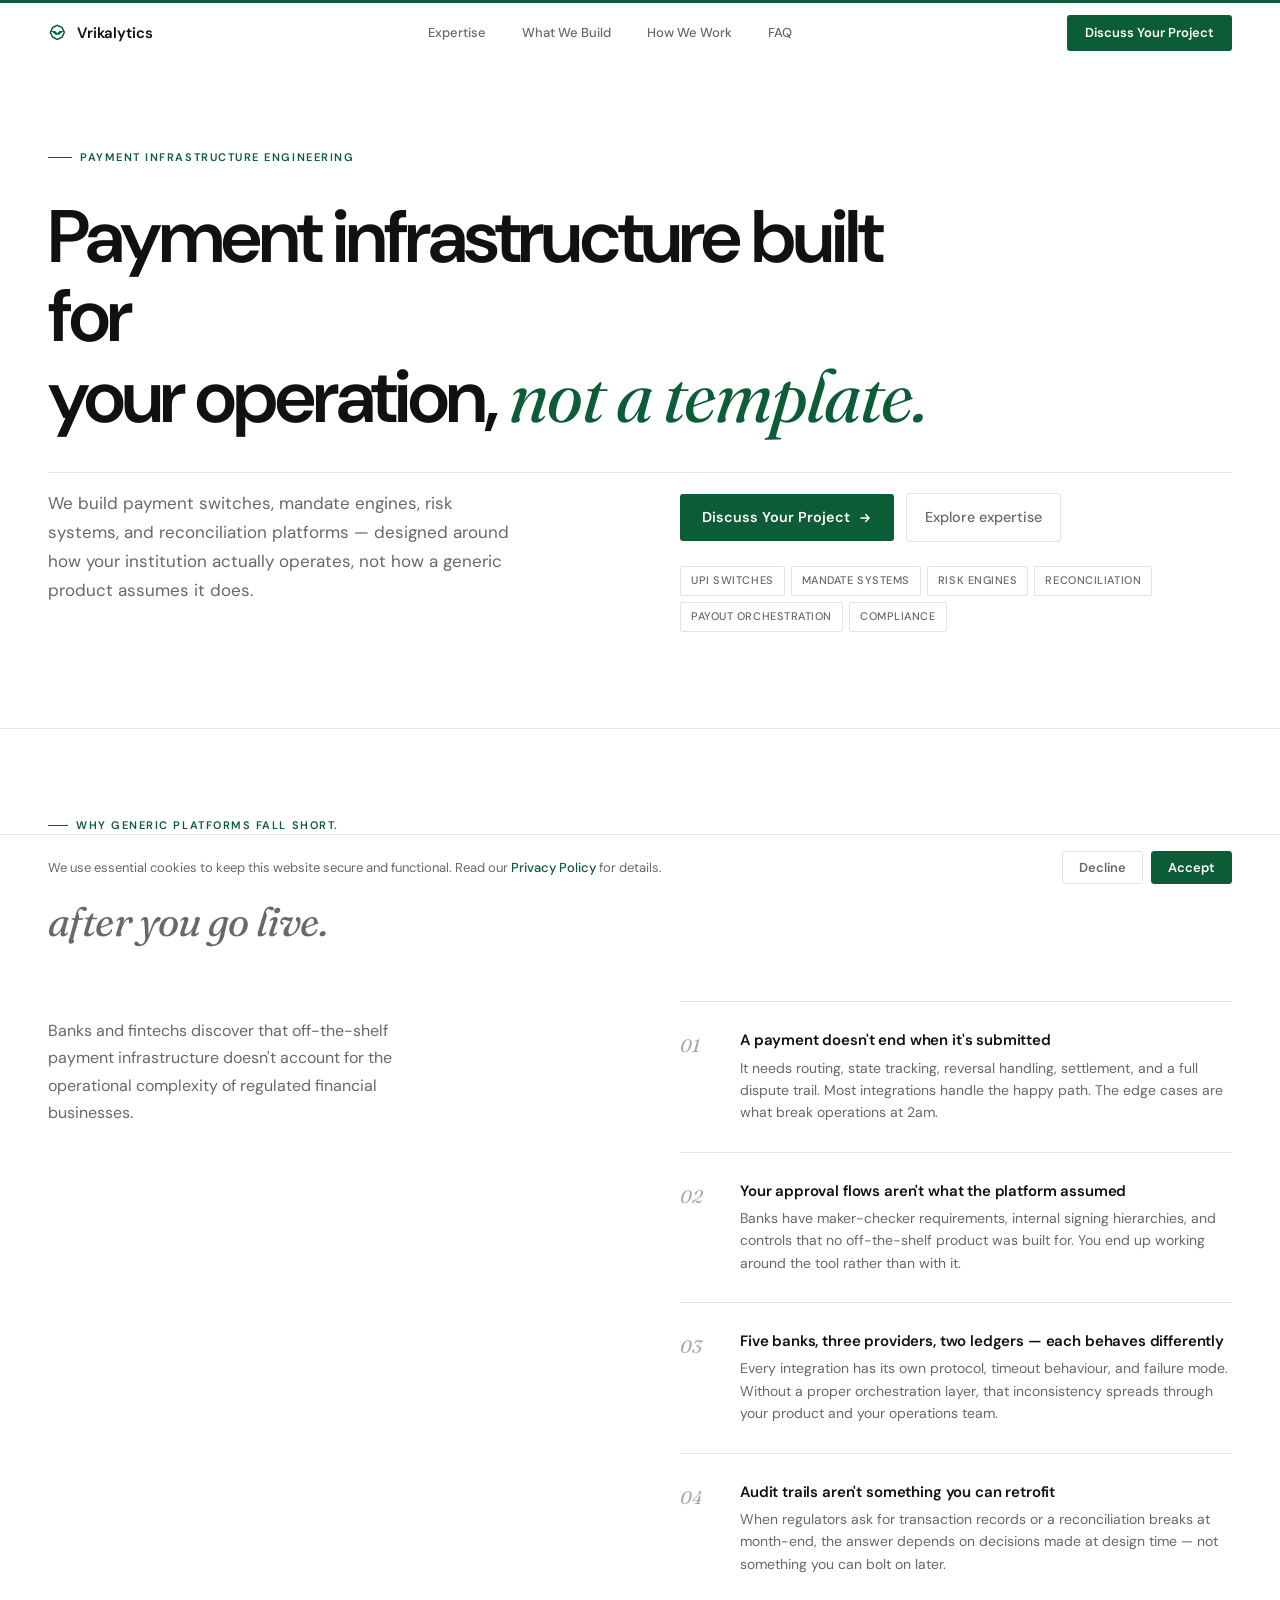
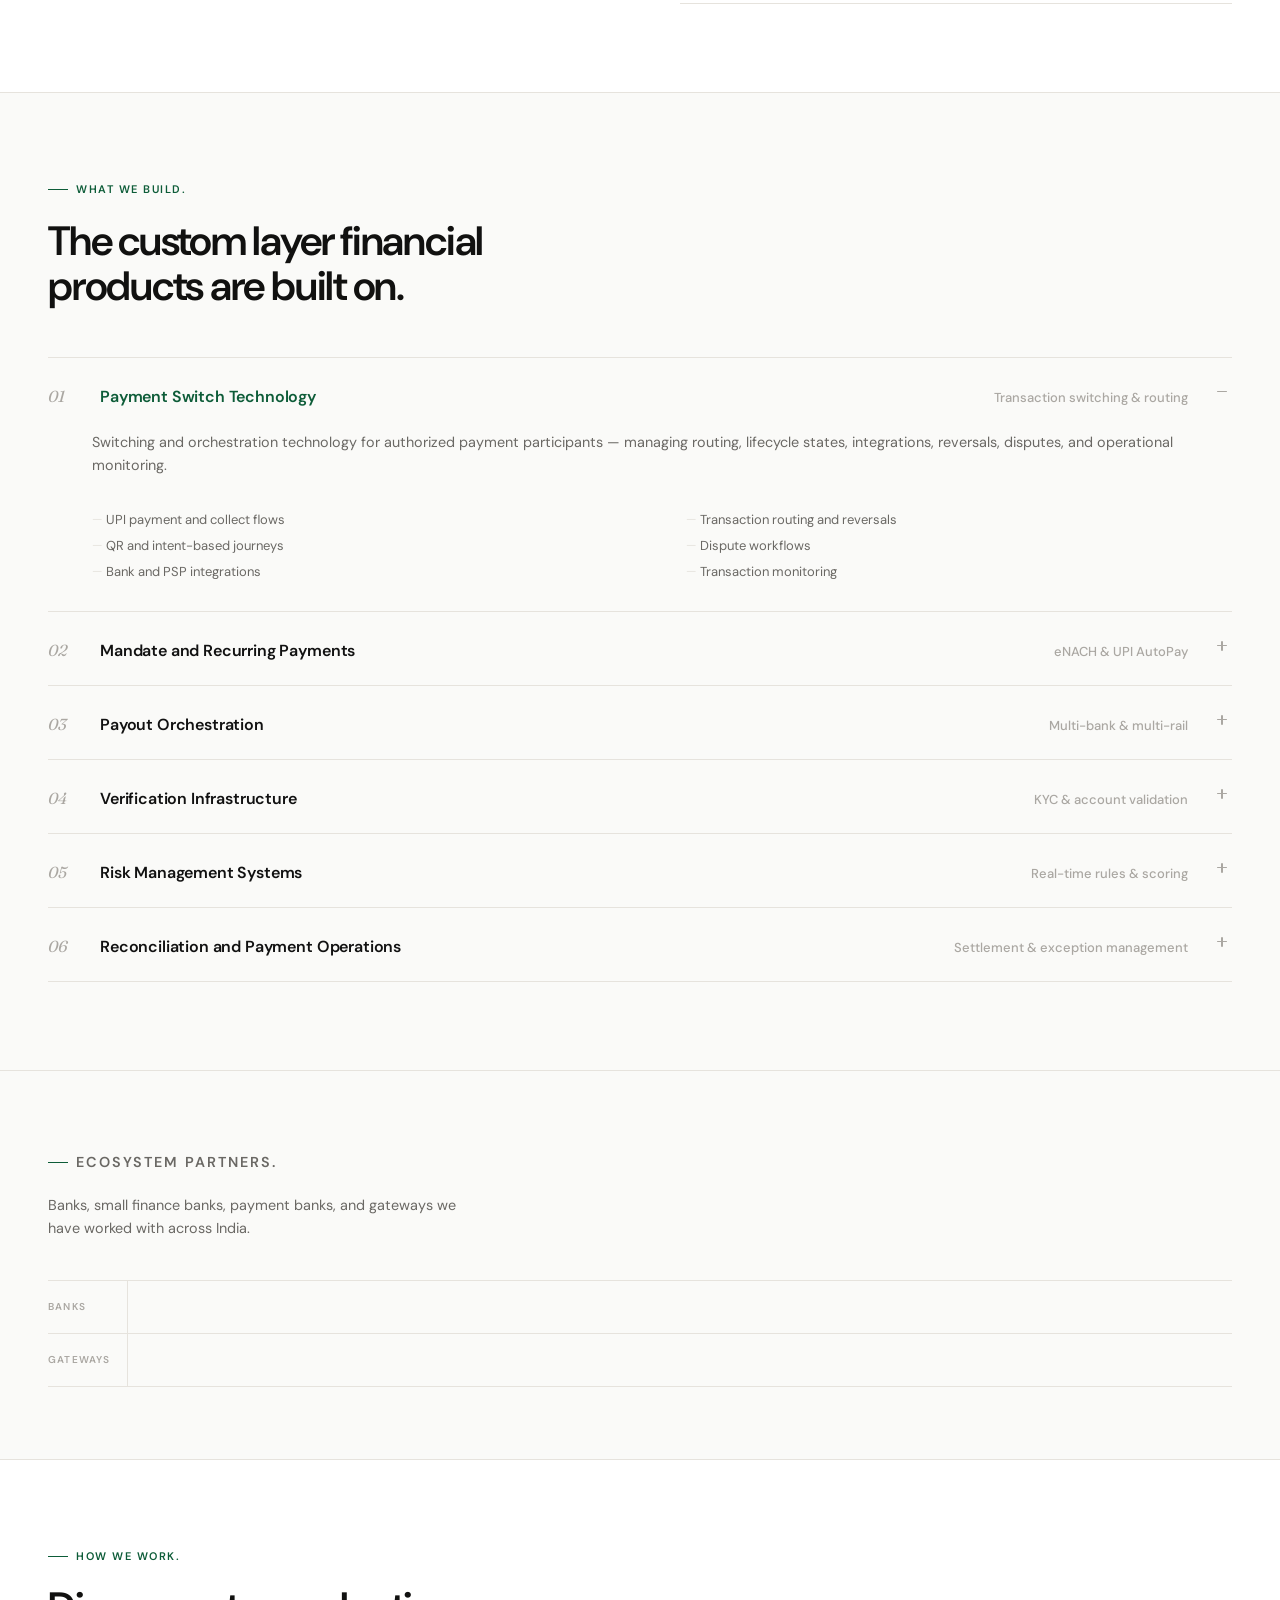
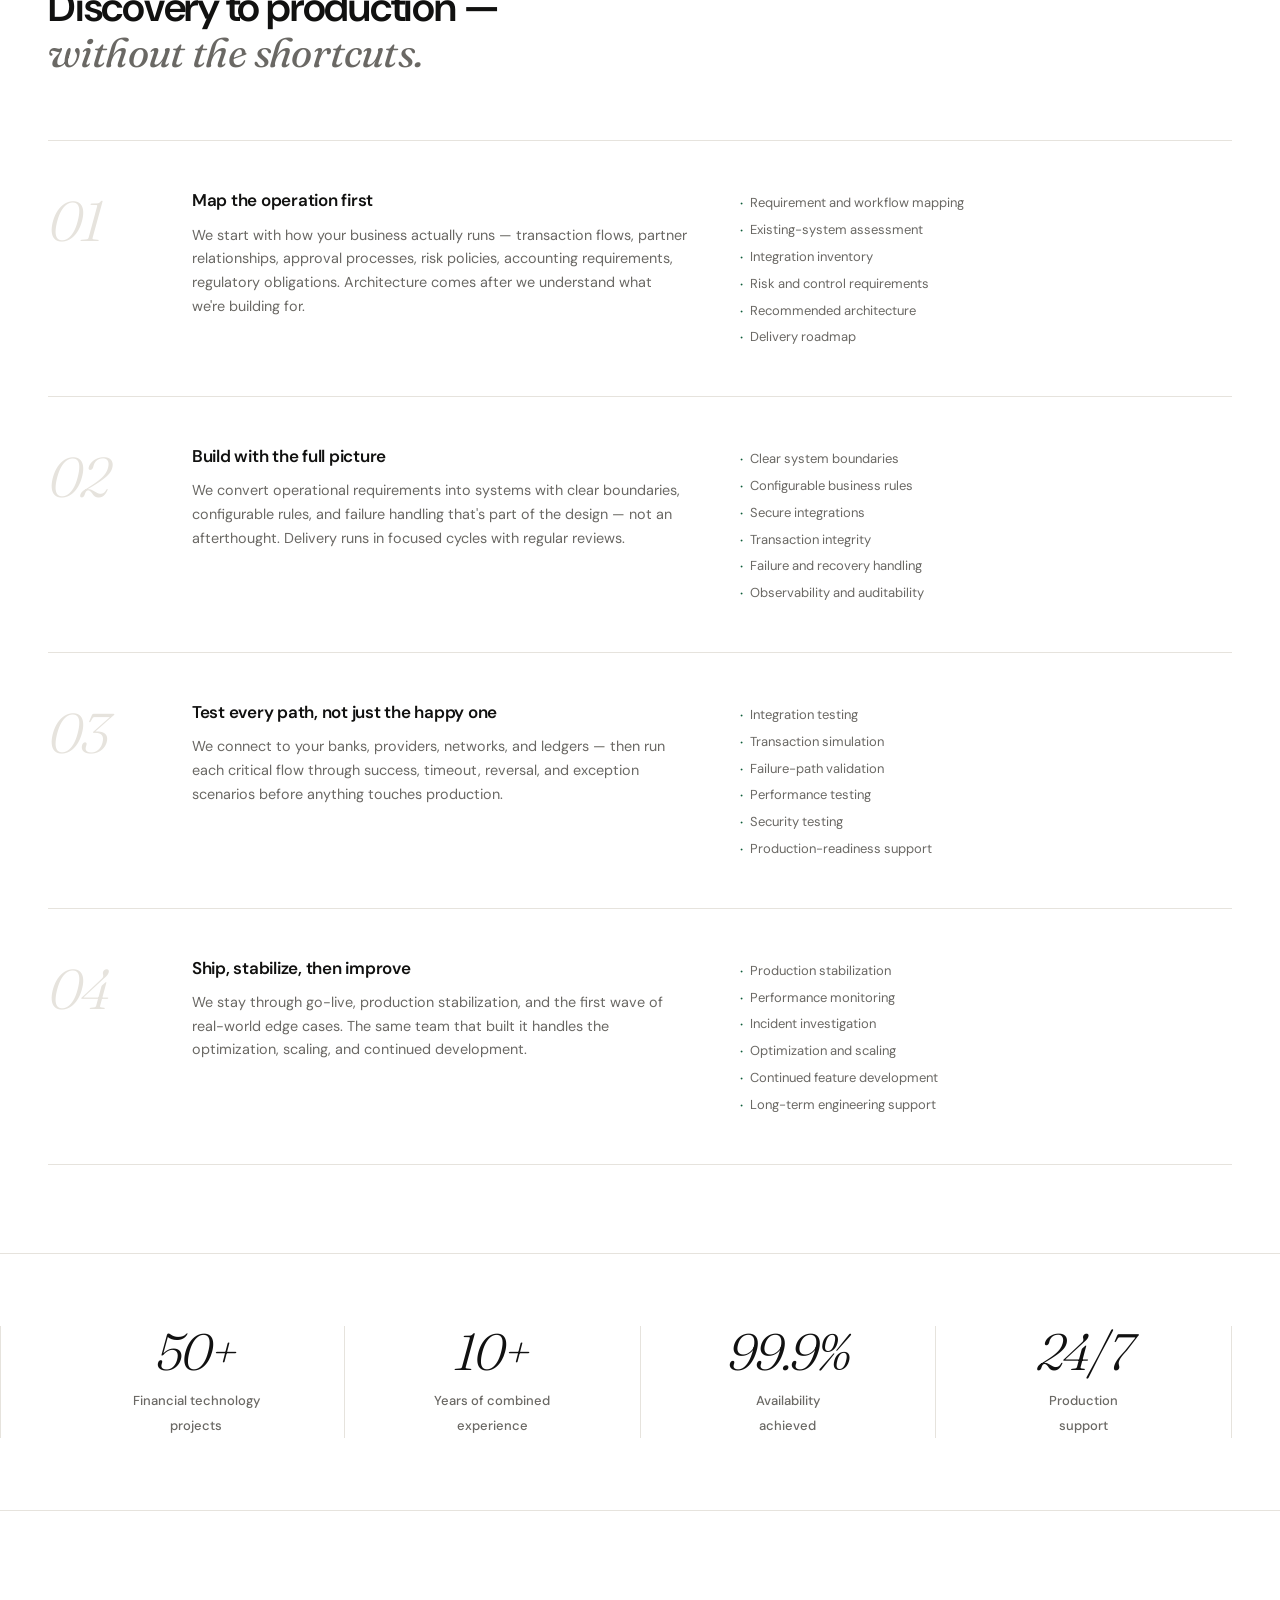
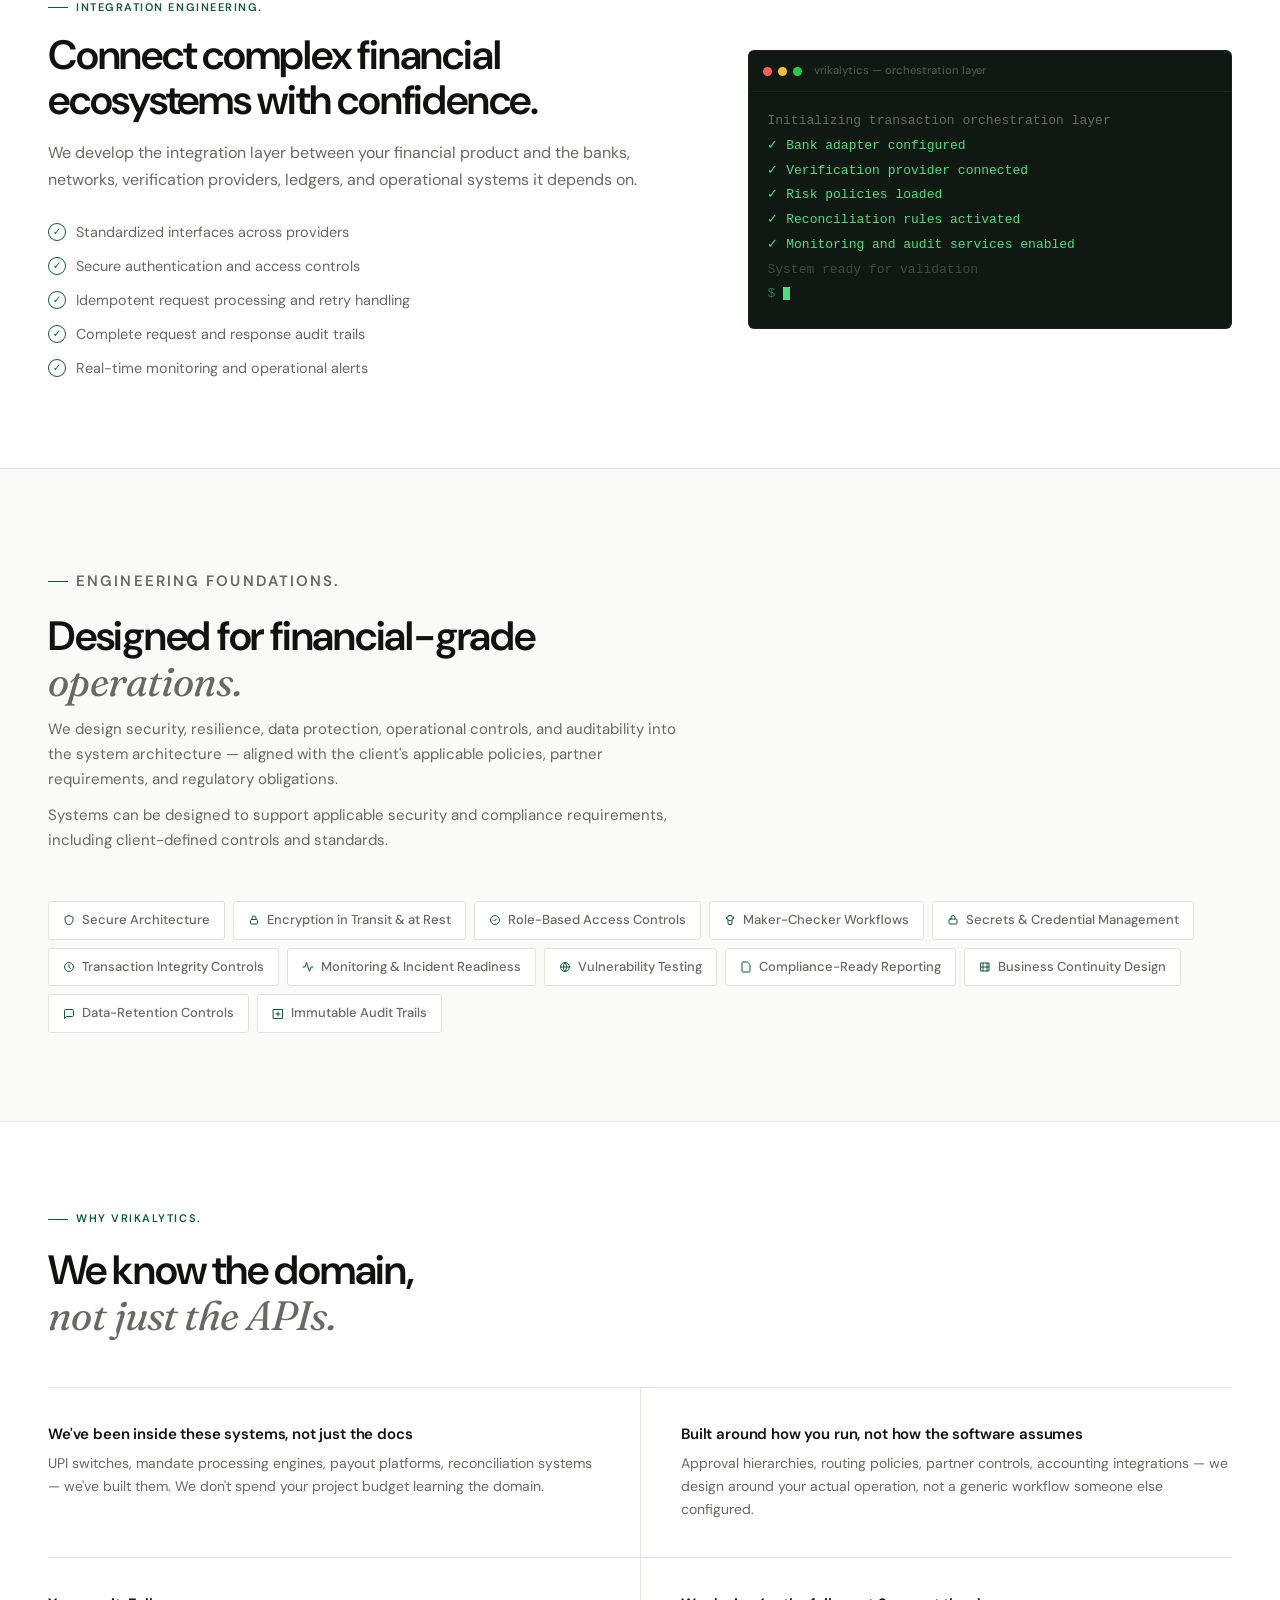
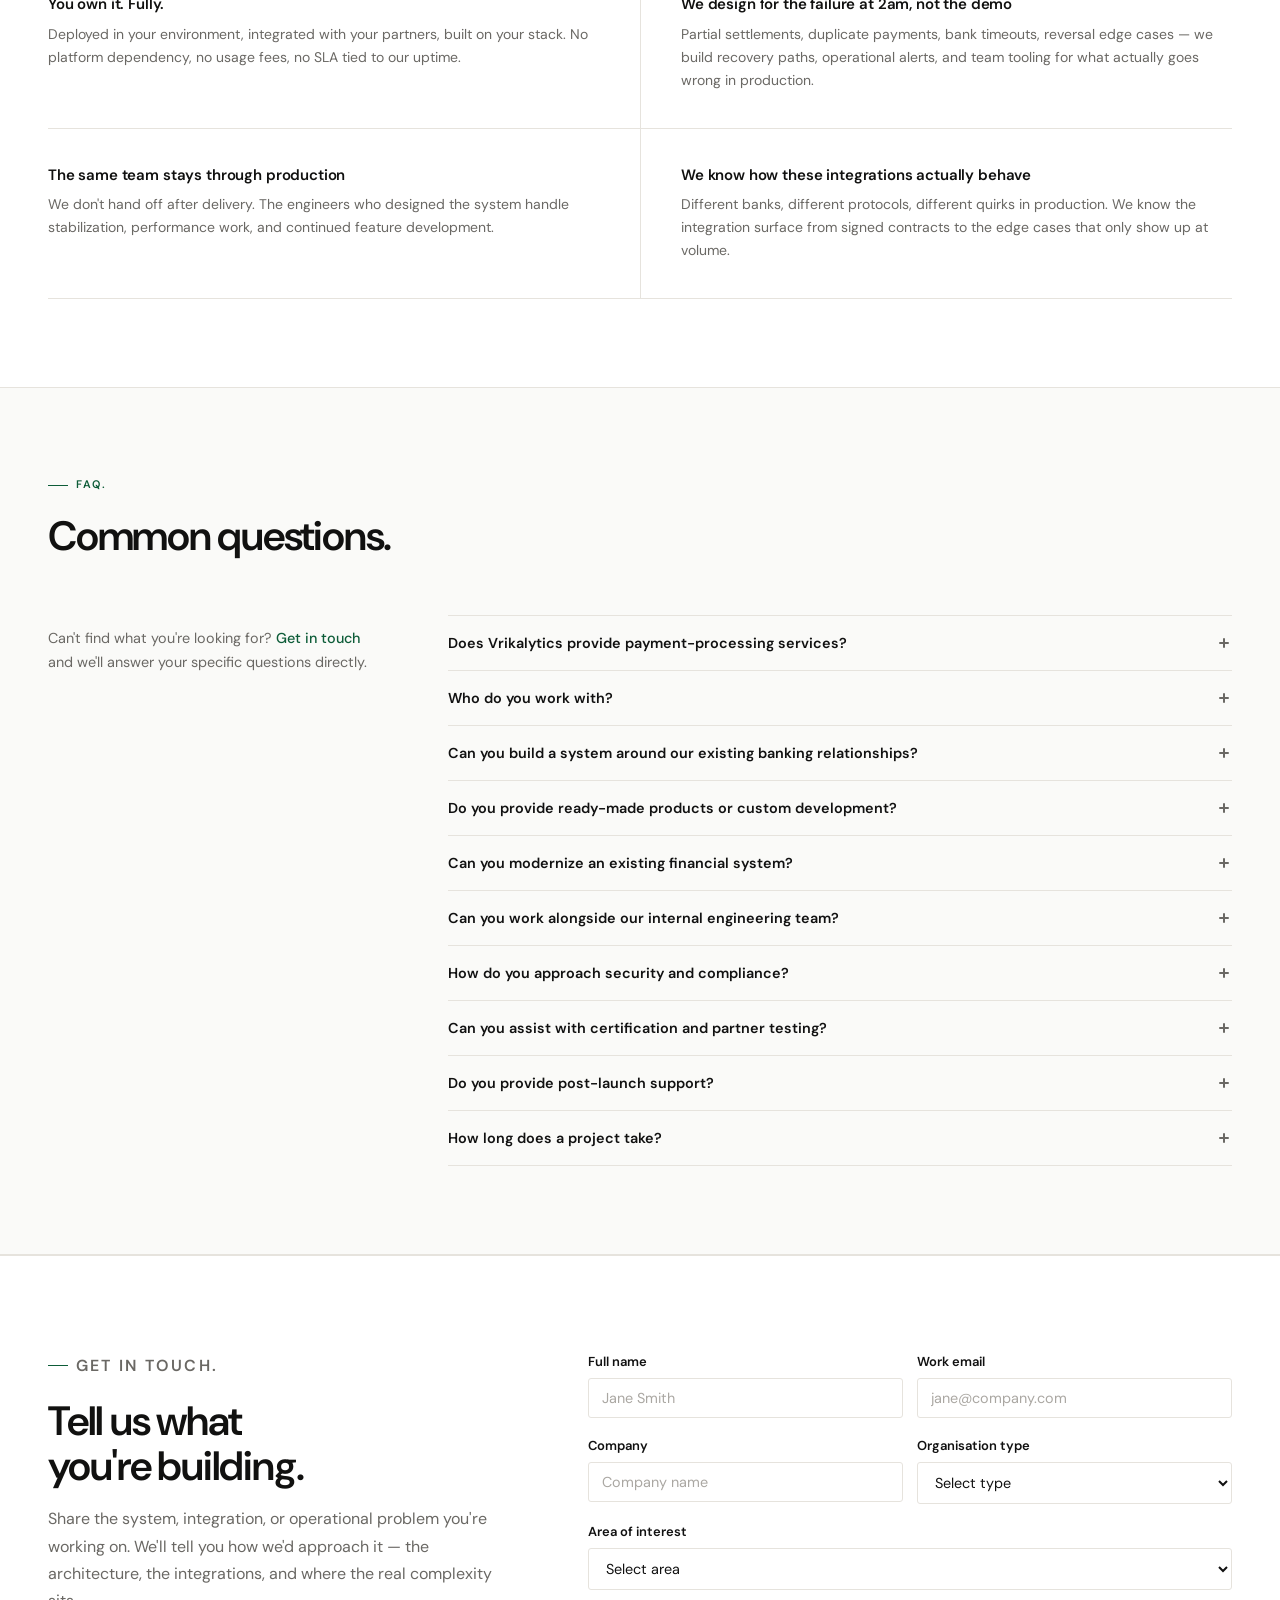
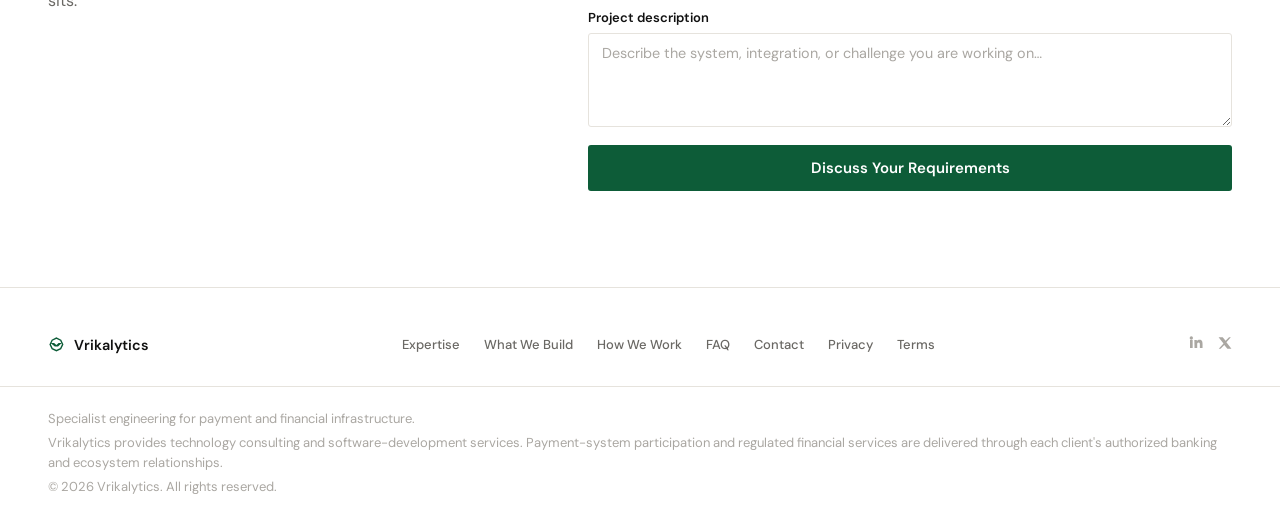
==== commit 0b56ea56: "Fix root cause: inner classes were overriding .w horizontal padding .sec-inner, .logos-inner, .int-i" ====
--- a/index.html
+++ b/index.html
@@ -2,7 +2,7 @@
 <html lang="en">
 <head>
   <meta charset="UTF-8" />
-  <meta name="viewport" content="width=device-width, initial-scale=1.0" />
+  <meta name="viewport" content="width=device-width, initial-scale=1.0, viewport-fit=cover" />
   <title>Vrikalytics — Fintech &amp; Payment Infrastructure Engineering</title>
   <meta name="description" content="We design and build payment, mandate, risk, reconciliation, and financial-ops systems for banks, fintechs, and NBFCs. Precision engineering for regulated businesses." />
   <link rel="canonical" href="https://vrikalytics.com/" />
@@ -28,6 +28,7 @@
   font-size:16px;
   line-height:1.6;
   -webkit-font-smoothing:antialiased;
+  overflow-x:clip;
 }
 img{max-width:100%;display:block}
 a{color:inherit;text-decoration:none}
@@ -81,7 +82,14 @@
 
 /* ── WRAP ── */
 .w{max-width:1280px;margin:0 auto;padding:0 48px}
-@media(max-width:768px){.w{padding:0 24px}}
+@media(max-width:960px){
+  .w,
+  .nav__i,
+  .cookie-banner__inner{
+    padding-left:max(48px,env(safe-area-inset-left,0px));
+    padding-right:max(48px,env(safe-area-inset-right,0px));
+  }
+}
 
 /* ── HERO ── */
 .hero{padding:140px 0 96px;border-bottom:1px solid var(--border)}
@@ -140,7 +148,7 @@
 
 /* ── SECTIONS ── */
 .sec{border-bottom:1px solid var(--border)}
-.sec-inner{padding:88px 0}
+.sec-inner{padding-top:88px;padding-bottom:88px}
 .eyebrow{
   font-size:.6875rem;font-weight:600;letter-spacing:.14em;text-transform:uppercase;color:var(--green);
   display:flex;align-items:center;gap:8px;margin-bottom:20px;
@@ -268,7 +276,7 @@
 
 /* ── INTEGRATION ── */
 .int-inner{
-  padding:88px 0;
+  padding-top:88px;padding-bottom:88px;
   display:grid;grid-template-columns:5fr 4fr;gap:96px;align-items:center;
 }
 .int-inner .eyebrow{margin-bottom:16px}
@@ -321,7 +329,7 @@
 .why-item p{font-size:.875rem;color:var(--t2);line-height:1.65}
 
 /* ── FAQ ── */
-.faq-inner{padding:88px 0}
+.faq-inner{padding-top:88px;padding-bottom:88px}
 .faq-layout{
   display:grid;grid-template-columns:320px 1fr;gap:80px;
   margin-top:56px;align-items:start;
@@ -351,7 +359,7 @@
 
 /* ── SECURITY ── */
 .security{background:#FAFAF8}
-.security-inner{padding:88px 0}
+.security-inner{padding-top:88px;padding-bottom:88px}
 .security-header{margin-bottom:48px;max-width:640px}
 .security-header .sec-h{margin-bottom:12px}
 .security-header p{font-size:.9375rem;color:var(--t2);line-height:1.65;margin-top:12px}
@@ -367,7 +375,7 @@
 
 /* ── CONTACT ── */
 .contact-inner{
-  padding:96px 0;
+  padding-top:96px;padding-bottom:96px;
   display:grid;grid-template-columns:5fr 7fr;gap:80px;align-items:start;
 }
 .contact-left .sec-h{margin-bottom:16px}
@@ -405,7 +413,7 @@
 
 /* ── LOGOS ── */
 .logos-sec{background:#FAFAF8}
-.logos-inner{padding:72px 0}
+.logos-inner{padding-top:72px;padding-bottom:72px}
 .logos-header{margin-bottom:40px}
 .logos-header p{font-size:.9rem;color:var(--t2);margin-top:8px;max-width:440px}
 .logos-row{display:flex;align-items:center;border-top:1px solid var(--border)}
@@ -447,6 +455,46 @@
 .rev{opacity:0;transform:translateY(18px);transition:opacity .65s cubic-bezier(.22,1,.36,1),transform .65s cubic-bezier(.22,1,.36,1)}
 .rev.in{opacity:1;transform:translateY(0)}
 
+/* ── MOBILE NAV ── */
+.nav__ham{
+  display:none;
+  align-items:center;justify-content:center;
+  width:36px;height:36px;
+  background:none;border:none;cursor:pointer;padding:4px;
+  position:relative;flex-shrink:0;
+}
+.nav__ham span{
+  position:absolute;left:9px;
+  width:18px;height:1.5px;background:#111110;
+  transition:transform .25s cubic-bezier(.4,0,.2,1),opacity .2s;
+}
+.nav__ham span:nth-child(1){top:12px}
+.nav__ham span:nth-child(2){top:17px}
+.nav__ham.open span:nth-child(1){transform:translateY(2.5px) rotate(45deg)}
+.nav__ham.open span:nth-child(2){transform:translateY(-2.5px) rotate(-45deg)}
+
+.nav-overlay{
+  position:fixed;inset:0;z-index:90;
+  background:rgba(255,255,255,.97);
+  backdrop-filter:blur(12px);-webkit-backdrop-filter:blur(12px);
+  padding:72px 24px 40px;
+  display:flex;flex-direction:column;
+  opacity:0;pointer-events:none;
+  transition:opacity .3s cubic-bezier(.4,0,.2,1);
+}
+.nav-overlay.open{opacity:1;pointer-events:auto}
+.nav-ov-links{
+  display:flex;flex-direction:column;
+  border-top:1px solid var(--border);
+  margin-bottom:32px;
+}
+.nav-ov-links a{
+  font-size:1.375rem;font-weight:600;letter-spacing:-.02em;color:#111110;
+  padding:20px 0;border-bottom:1px solid var(--border);
+  transition:color .2s;
+}
+.nav-ov-links a:hover,.nav-ov-links a:active{color:var(--green)}
+
 /* ── COOKIE BANNER ── */
 .cookie-banner{
   position:fixed;bottom:0;left:0;right:0;z-index:150;
@@ -480,6 +528,7 @@
   .a-step{grid-template-columns:64px 1fr;gap:24px}
   .a-step .a-right{display:none}
   .why-cols{grid-template-columns:1fr}
+  .why-item{padding:28px 0}
   .why-item:nth-child(even){padding-left:0;border-left:none}
   .faq-layout{grid-template-columns:1fr;gap:36px}
   .int-inner{grid-template-columns:1fr;gap:48px}
@@ -487,16 +536,22 @@
   .metrics-inner{grid-template-columns:1fr 1fr}
   .m-item{border-bottom:1px solid var(--border)}
 }
+@media(max-width:800px){
+  .nav__links{display:none}
+  .nav__cta{display:none}
+  .nav__ham{display:flex}
+}
 @media(max-width:600px){
-  .nav__links{display:none}
-  .nav__i{padding:0 20px}
   .hero{padding:112px 0 72px}
-  .sec-inner,.faq-inner,.security-inner,.logos-inner,.int-inner,.contact-inner{padding:64px 0}
+  .hero__h br{display:none}
+  .sec-inner,.faq-inner,.security-inner,.logos-inner,.int-inner,.contact-inner{padding-top:64px;padding-bottom:64px}
   .metrics-inner{grid-template-columns:1fr 1fr}
+  .m-item{padding-left:16px;padding-right:16px}
   .form-row{grid-template-columns:1fr}
   .a-step{grid-template-columns:48px 1fr}
   .a-n{font-size:2.5rem}
-  .cookie-banner__inner{padding:0 20px}
+  .cap-sub{display:none}
+  .cap-trigger{gap:14px}
 }
   </style>
 </head>
@@ -522,8 +577,25 @@
       <a href="#faq">FAQ</a>
     </nav>
     <a href="#contact" class="nav__cta">Discuss Your Project</a>
+    <button class="nav__ham" id="navHam" aria-label="Open navigation" aria-expanded="false">
+      <span></span><span></span>
+    </button>
   </div>
 </nav>
+
+<!-- MOBILE NAV OVERLAY -->
+<div class="nav-overlay" id="navOverlay" aria-label="Navigation menu">
+  <div class="nav-ov-links">
+    <a href="#expertise">Expertise</a>
+    <a href="#capabilities">What We Build</a>
+    <a href="#approach">How We Work</a>
+    <a href="#faq">FAQ</a>
+  </div>
+  <a href="#contact" class="btn-p" style="align-self:flex-start">
+    Discuss Your Project
+    <svg width="14" height="14" viewBox="0 0 24 24" fill="none" stroke="currentColor" stroke-width="2.5" stroke-linecap="round" stroke-linejoin="round"><path d="M5 12h14M13 6l6 6-6 6"/></svg>
+  </a>
+</div>
 
 <!-- HERO -->
 <section class="hero">
@@ -1184,6 +1256,26 @@
   });
 }
 
+// Mobile nav
+const navHam = document.getElementById('navHam');
+const navOverlay = document.getElementById('navOverlay');
+if (navHam && navOverlay) {
+  const closeNav = () => {
+    navHam.classList.remove('open');
+    navOverlay.classList.remove('open');
+    navHam.setAttribute('aria-expanded', 'false');
+    document.body.style.overflow = '';
+  };
+  navHam.addEventListener('click', () => {
+    const isOpen = !navHam.classList.contains('open');
+    isOpen ? navHam.classList.add('open') : navHam.classList.remove('open');
+    navOverlay.classList.toggle('open', isOpen);
+    navHam.setAttribute('aria-expanded', String(isOpen));
+    document.body.style.overflow = isOpen ? 'hidden' : '';
+  });
+  navOverlay.querySelectorAll('a').forEach(a => a.addEventListener('click', closeNav));
+}
+
 // Cookie banner
 const cookieBanner = document.getElementById('cookieBanner');
 if (cookieBanner && !localStorage.getItem('cookie-consent')) {
